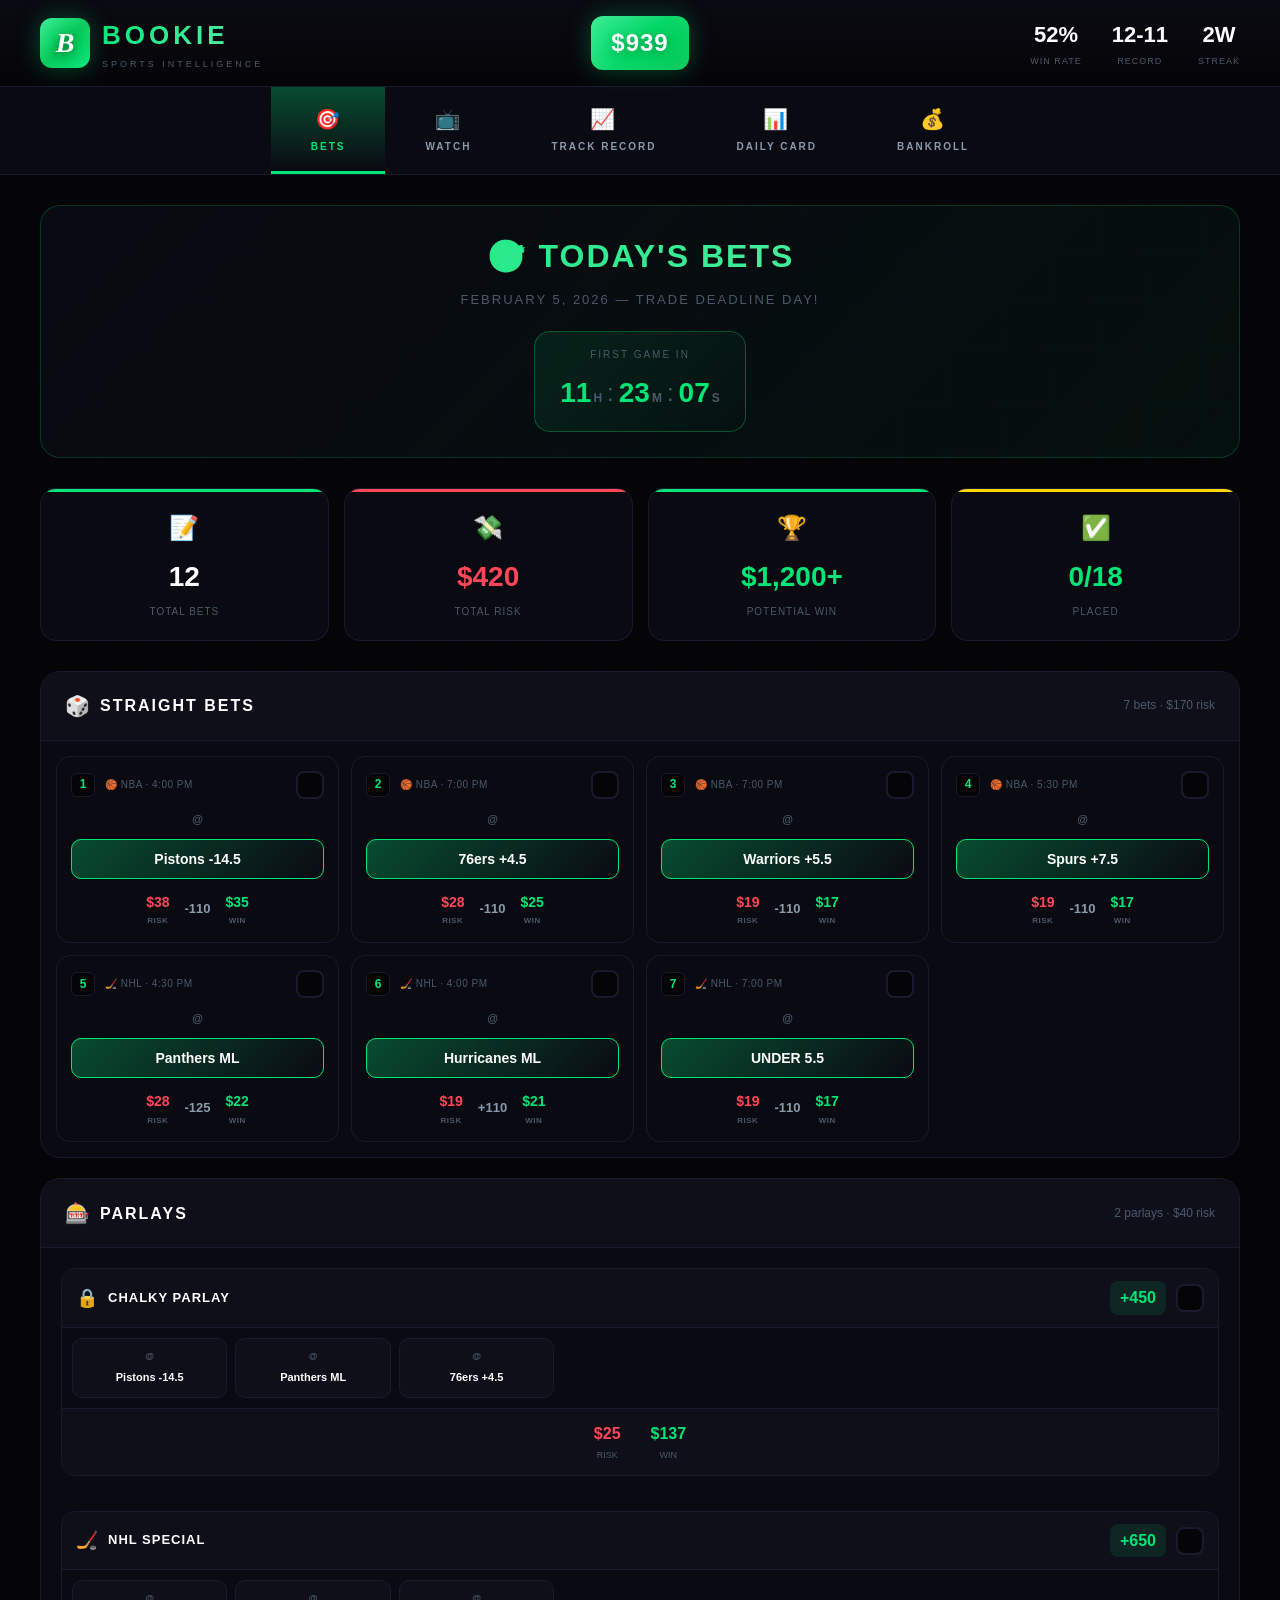
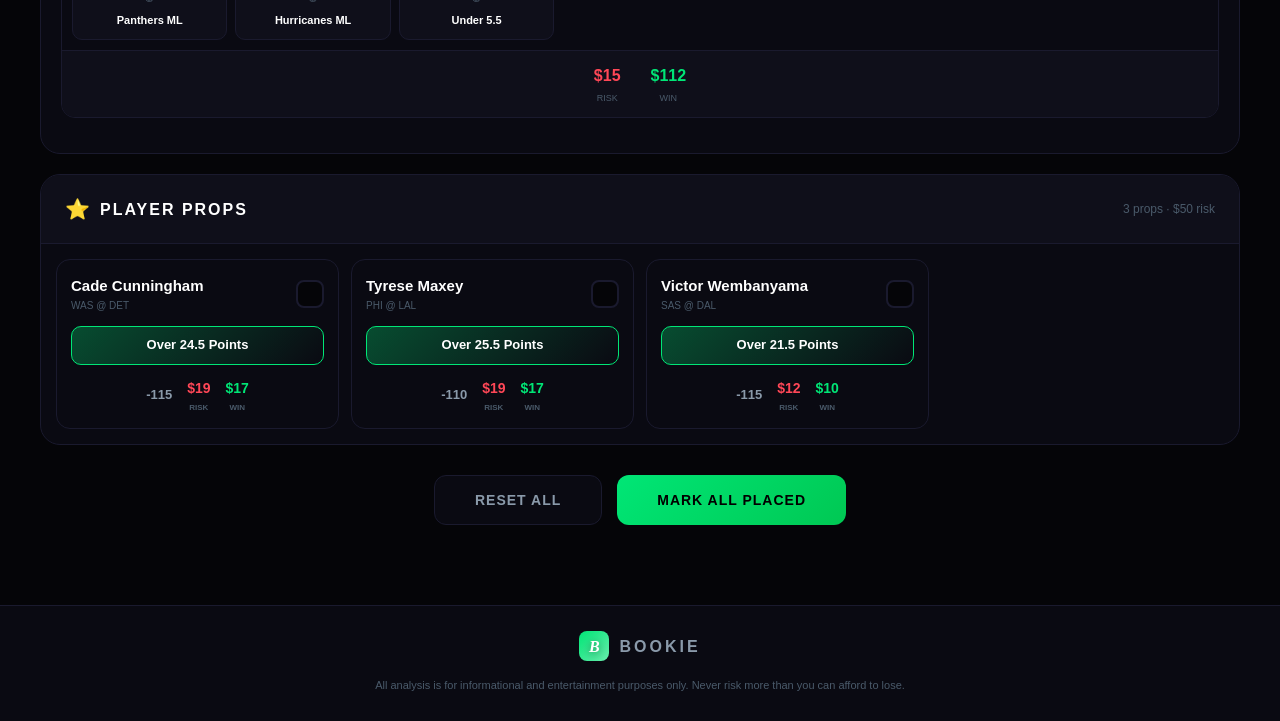
==== index.html @ 62f68326 "Update for Feb 5: Feb 4 results (4-1), new picks for Trade Deadline Day - Feb 4 valid bets went 4-1:" ====
<!DOCTYPE html>
<html lang="en">
<head>
    <meta charset="UTF-8">
    <meta name="viewport" content="width=device-width, initial-scale=1.0, maximum-scale=1.0, user-scalable=no">
    <title>BOOKIE — Elite Sports Intelligence</title>
    <link rel="stylesheet" href="styles.css">
</head>
<body class="theme-bets">
    <div class="bg-grid"></div>

    <!-- HEADER with Casino-Style Balance -->
    <header class="header">
        <div class="logo">
            <div class="logo-icon">
                <span class="logo-b">B</span>
            </div>
            <div class="logo-text-wrap">
                <div class="logo-text">BOOKIE</div>
                <div class="logo-subtitle">SPORTS INTELLIGENCE</div>
            </div>
        </div>

        <!-- CENTER: Balance Display -->
        <div class="balance-display">
            <div class="balance-amount" id="headerBalance">$939</div>
        </div>

        <div class="header-stats">
            <div class="stat-box hide-mobile">
                <div class="stat-value" id="headerWinRate">52%</div>
                <div class="stat-label">Win Rate</div>
            </div>
            <div class="stat-box">
                <div class="stat-value" id="headerRecord">12-11</div>
                <div class="stat-label">Record</div>
            </div>
            <div class="stat-box hide-mobile">
                <div class="stat-value" id="headerStreak">4W</div>
                <div class="stat-label">Streak</div>
            </div>
        </div>
    </header>

    <!-- NAVIGATION with Emojis, Centered -->
    <nav class="nav" id="mainNav">
        <a class="nav-item active" data-page="bets" data-theme="theme-bets">
            <span class="nav-icon">🎯</span>
            <span class="nav-text">BETS</span>
        </a>
        <a class="nav-item" data-page="watch" data-theme="theme-watch">
            <span class="nav-icon">📺</span>
            <span class="nav-text">WATCH</span>
        </a>
        <a class="nav-item" data-page="history" data-theme="theme-history">
            <span class="nav-icon">📈</span>
            <span class="nav-text">TRACK RECORD</span>
        </a>
        <a class="nav-item" data-page="daily" data-theme="theme-daily">
            <span class="nav-icon">📊</span>
            <span class="nav-text">DAILY CARD</span>
        </a>
        <a class="nav-item" data-page="bankroll" data-theme="theme-bankroll">
            <span class="nav-icon">💰</span>
            <span class="nav-text">BANKROLL</span>
        </a>
    </nav>

    <main class="main">
        <!-- ═══════════════════════════════════════════════════════════════
             BETS PAGE
             ═══════════════════════════════════════════════════════════════ -->
        <div class="page-section active" id="page-bets">
            <div class="page-header">
                <div class="page-title">🎯 TODAY'S BETS</div>
                <div class="page-subtitle">February 5, 2026 — Trade Deadline Day!</div>
                <div class="countdown-wrapper" id="countdownTimer"></div>
            </div>

            <!-- Summary Cards -->
            <div class="bets-summary">
                <div class="summary-card">
                    <div class="summary-icon">📝</div>
                    <div class="summary-value" id="totalBets">12</div>
                    <div class="summary-label">Total Bets</div>
                </div>
                <div class="summary-card risk">
                    <div class="summary-icon">💸</div>
                    <div class="summary-value" id="totalRisk">$260</div>
                    <div class="summary-label">Total Risk</div>
                </div>
                <div class="summary-card win">
                    <div class="summary-icon">🏆</div>
                    <div class="summary-value" id="potentialWin">$650+</div>
                    <div class="summary-label">Potential Win</div>
                </div>
                <div class="summary-card progress">
                    <div class="summary-icon">✅</div>
                    <div class="summary-value" id="betsPlaced">0/16</div>
                    <div class="summary-label">Placed</div>
                </div>
            </div>

            <!-- Straight Bets -->
            <div class="bets-section">
                <div class="bets-section-header">
                    <div class="section-title-wrap">
                        <span class="section-icon">🎲</span>
                        <h3>STRAIGHT BETS</h3>
                    </div>
                    <span class="section-total">7 bets · $170 risk</span>
                </div>
                <div class="bets-list" id="straightBetsList"></div>
            </div>

            <!-- Parlays -->
            <div class="bets-section">
                <div class="bets-section-header">
                    <div class="section-title-wrap">
                        <span class="section-icon">🎰</span>
                        <h3>PARLAYS</h3>
                    </div>
                    <span class="section-total">2 parlays · $40 risk</span>
                </div>
                <div class="parlays-vertical" id="parlayBetsList"></div>
            </div>

            <!-- Player Props -->
            <div class="bets-section">
                <div class="bets-section-header">
                    <div class="section-title-wrap">
                        <span class="section-icon">⭐</span>
                        <h3>PLAYER PROPS</h3>
                    </div>
                    <span class="section-total">3 props · $50 risk</span>
                </div>
                <div class="props-list" id="propBetsList"></div>
            </div>

            <!-- Quick Actions -->
            <div class="quick-actions">
                <button class="action-btn reset" onclick="resetAllBets()">Reset All</button>
                <button class="action-btn success" onclick="markAllPlaced()">Mark All Placed</button>
            </div>
        </div>

        <!-- ═══════════════════════════════════════════════════════════════
             WATCH PAGE
             ═══════════════════════════════════════════════════════════════ -->
        <div class="page-section" id="page-watch">
            <div class="page-header">
                <div class="page-title">📺 GAME SCHEDULE</div>
                <div class="page-subtitle">February 4, 2026 — All Times PST</div>
            </div>

            <div class="next-game-card" id="nextGameCard">
                <div class="next-label">UP NEXT</div>
                <div class="next-game-info" id="nextGameInfo"></div>
            </div>

            <div class="watch-timeline" id="watchTimeline"></div>
            <div class="watch-games" id="watchGamesList"></div>

            <!-- FLIGHT TRACKER -->
            <div class="section-header flight-tracker-header">
                <h2 class="section-title"><span class="icon">✈️</span> Flight Tracker</h2>
                <span class="section-badge">TRAVEL FATIGUE</span>
            </div>
            <div class="flight-tracker-intro">
                <p>Teams traveling long distances or to high altitude face recovery challenges that can impact performance.</p>
            </div>
            <div class="flight-tracker-list" id="flightTrackerList"></div>
        </div>

        <!-- ═══════════════════════════════════════════════════════════════
             DAILY CARD PAGE
             ═══════════════════════════════════════════════════════════════ -->
        <div class="page-section" id="page-daily">
            <!-- MAX PLAYS - Collapsible -->
            <div class="plays-section collapsible" id="maxPlaysSection">
                <div class="plays-header max" onclick="togglePlaysSection('maxPlaysSection')">
                    <div class="plays-title">
                        <span class="plays-icon">🔥</span>
                        MAX PLAYS — 5% Bankroll
                    </div>
                    <div class="plays-header-right">
                        <span class="section-badge gold">HIGHEST CONVICTION</span>
                        <span class="expand-arrow">▼</span>
                    </div>
                </div>
                <div class="plays-content">
                    <div class="plays-list" id="maxPlaysList"></div>
                </div>
            </div>

            <!-- TODAY'S PICKS - Collapsible -->
            <div class="plays-section collapsible expanded" id="todaysPlaysSection">
                <div class="plays-header daily" onclick="togglePlaysSection('todaysPlaysSection')">
                    <div class="plays-title">
                        <span class="plays-icon">📊</span>
                        TODAY'S PLAYS — February 4, 2026
                    </div>
                    <div class="plays-header-right">
                        <span class="section-badge">10 PICKS</span>
                        <span class="expand-arrow">▼</span>
                    </div>
                </div>
                <div class="plays-content">
                    <div class="plays-list" id="todaysPicksList"></div>
                </div>
            </div>

            <!-- WEEKLY PICKS - Collapsible -->
            <div class="plays-section collapsible" id="weeklyPlaysSection">
                <div class="plays-header weekly" onclick="togglePlaysSection('weeklyPlaysSection')">
                    <div class="plays-title">
                        <span class="plays-icon">📅</span>
                        THIS WEEK — Super Bowl & UFC
                    </div>
                    <div class="plays-header-right">
                        <span class="section-badge purple">9 PICKS</span>
                        <span class="expand-arrow">▼</span>
                    </div>
                </div>
                <div class="plays-content">
                    <div class="plays-list" id="weeklyPicksList"></div>
                </div>
            </div>

            <!-- PARLAY GENERATOR -->
            <div class="section-header">
                <h2 class="section-title"><span class="icon">🎰</span> Parlay Builder</h2>
            </div>
            <div class="parlay-generator">
                <div class="generator-header">
                    <span>Select your risk level:</span>
                    <div class="risk-buttons">
                        <button class="risk-btn active" data-mult="3">3x Safe</button>
                        <button class="risk-btn" data-mult="5">5x Value</button>
                        <button class="risk-btn" data-mult="10">10x Risky</button>
                        <button class="risk-btn" data-mult="25">25x Moon</button>
                    </div>
                </div>
                <div id="generatedParlay"></div>
            </div>

            <!-- TODAY'S PARLAYS -->
            <div class="parlays-grid" id="parlaysGrid"></div>

            <!-- PLAYER PROPS -->
            <div class="section-header">
                <h2 class="section-title"><span class="icon">⭐</span> Player Props</h2>
            </div>
            <div class="props-grid" id="playerPropsGrid"></div>
        </div>

        <!-- ═══════════════════════════════════════════════════════════════
             TRACK RECORD PAGE
             ═══════════════════════════════════════════════════════════════ -->
        <div class="page-section" id="page-history">
            <div class="section-header">
                <h2 class="section-title"><span class="icon">📈</span> Track Record</h2>
                <span class="section-badge">FEB 2 - PRESENT</span>
            </div>

            <div class="history-stats">
                <div class="history-stat-card">
                    <div class="history-stat-value" id="historyTotal">23</div>
                    <div class="history-stat-label">Total Picks</div>
                </div>
                <div class="history-stat-card">
                    <div class="history-stat-value" id="historyRecord">12-11</div>
                    <div class="history-stat-label">Win-Loss</div>
                </div>
                <div class="history-stat-card">
                    <div class="history-stat-value" id="historyWinRate">52%</div>
                    <div class="history-stat-label">Win Rate</div>
                </div>
                <div class="history-stat-card">
                    <div class="history-stat-value" id="historyUnits">-3.22u</div>
                    <div class="history-stat-label">Net Units</div>
                </div>
                <div class="history-stat-card">
                    <div class="history-stat-value" id="historyROI">-6.1%</div>
                    <div class="history-stat-label">ROI</div>
                </div>
            </div>

            <div class="history-filters" id="historyFilters">
                <button class="filter-btn active" data-filter="all">All</button>
                <button class="filter-btn" data-filter="NBA">🏀 NBA</button>
                <button class="filter-btn" data-filter="NFL">🏈 NFL</button>
                <button class="filter-btn" data-filter="NHL">🏒 NHL</button>
                <button class="filter-btn" data-filter="NCAAB">🏀 NCAAB</button>
                <button class="filter-btn" data-filter="UFC">🥊 UFC</button>
            </div>

            <div class="results-grid" id="resultsGrid"></div>
        </div>

        <!-- ═══════════════════════════════════════════════════════════════
             BANKROLL PAGE
             ═══════════════════════════════════════════════════════════════ -->
        <div class="page-section" id="page-bankroll">
            <div class="section-header">
                <h2 class="section-title"><span class="icon">💰</span> Bankroll Builder</h2>
                <span class="section-badge">$1,000 START</span>
            </div>

            <div class="bankroll-hero">
                <div class="bankroll-icon">
                    <span class="hero-b">B</span>
                </div>
                <div class="bankroll-main">
                    <div class="bankroll-label">CURRENT BANKROLL</div>
                    <div class="bankroll-amount" id="currentBankroll">$939</div>
                </div>
                <div class="bankroll-stats">
                    <div class="bankroll-stat">
                        <div class="bankroll-stat-value" id="startingBankroll">$1,000</div>
                        <div class="bankroll-stat-label">Starting (Feb 2)</div>
                    </div>
                    <div class="bankroll-stat">
                        <div class="bankroll-stat-value red" id="totalProfit">-$61</div>
                        <div class="bankroll-stat-label">Profit</div>
                    </div>
                    <div class="bankroll-stat">
                        <div class="bankroll-stat-value" id="totalROI">-6.1%</div>
                        <div class="bankroll-stat-label">ROI</div>
                    </div>
                </div>
            </div>

            <div class="unit-system-clean">
                <h3>📊 UNIT BREAKDOWN</h3>
                <p class="unit-formula">1 Unit = 2% of Bankroll = <strong>$19</strong></p>
                <div class="unit-breakdown" id="unitBreakdown"></div>
            </div>

            <div class="growth-projection">
                <div class="growth-header">
                    <div class="growth-title">📈 3-Month Growth Projection</div>
                    <div class="growth-tabs">
                        <button class="growth-tab" data-rate="conservative">5u/mo</button>
                        <button class="growth-tab active" data-rate="moderate">10u/mo</button>
                        <button class="growth-tab" data-rate="aggressive">20u/mo</button>
                    </div>
                </div>
                <div class="growth-months" id="growthProjection"></div>
            </div>
        </div>
    </main>

    <footer class="footer">
        <div class="footer-logo">
            <span class="footer-b">B</span>
            <span>BOOKIE</span>
        </div>
        <div class="disclaimer">
            All analysis is for informational and entertainment purposes only. Never risk more than you can afford to lose.
        </div>
    </footer>

    <script src="data.js"></script>
    <script src="app.js"></script>
</body>
</html>
---- styles.css ----
/* ═══════════════════════════════════════════════════════════════
   BOOKIE - Elite Sports Intelligence Engine
   Styles v2.0
   ═══════════════════════════════════════════════════════════════ */

:root {
    /* Main Theme - Black & Blue */
    --bg-dark: #050508;
    --bg-card: #0a0a12;
    --bg-card-hover: #0f0f1a;
    --accent-primary: #0066ff;
    --accent-secondary: #00aaff;
    --accent-glow: rgba(0, 102, 255, 0.3);
    --accent-green: #00e676;
    --accent-red: #ff4757;
    --accent-gold: #ffd700;
    --accent-orange: #ff9500;
    --text-primary: #ffffff;
    --text-secondary: #8a9aaa;
    --text-muted: #4a5a6a;
    --border: #1a1a2e;
    --gradient-primary: linear-gradient(135deg, #0066ff 0%, #00aaff 100%);
}

/* Sport-specific themes */
.theme-nba { --accent-primary: #ff6b35; --accent-secondary: #ff8c5a; --accent-glow: rgba(255, 107, 53, 0.3); --gradient-primary: linear-gradient(135deg, #ff6b35 0%, #ff8c5a 100%); }
.theme-nfl { --accent-primary: #013369; --accent-secondary: #d50a0a; --accent-glow: rgba(213, 10, 10, 0.3); --gradient-primary: linear-gradient(135deg, #013369 0%, #d50a0a 100%); }
.theme-nhl { --accent-primary: #00d4ff; --accent-secondary: #7df9ff; --accent-glow: rgba(0, 212, 255, 0.3); --gradient-primary: linear-gradient(135deg, #00d4ff 0%, #7df9ff 100%); }
.theme-ufc { --accent-primary: #d50000; --accent-secondary: #ff1744; --accent-glow: rgba(213, 0, 0, 0.3); --gradient-primary: linear-gradient(135deg, #d50000 0%, #ff1744 100%); }
.theme-mlb { --accent-primary: #002d72; --accent-secondary: #bf0d3e; --accent-glow: rgba(0, 45, 114, 0.3); --gradient-primary: linear-gradient(135deg, #002d72 0%, #bf0d3e 100%); }
.theme-soccer { --accent-primary: #00ff87; --accent-secondary: #60efff; --accent-glow: rgba(0, 255, 135, 0.3); --gradient-primary: linear-gradient(135deg, #00ff87 0%, #60efff 100%); }
.theme-bankroll { --accent-primary: #00e676; --accent-secondary: #69f0ae; --accent-glow: rgba(0, 230, 118, 0.3); --gradient-primary: linear-gradient(135deg, #00e676 0%, #69f0ae 100%); }
.theme-history { --accent-primary: #9c27b0; --accent-secondary: #e040fb; --accent-glow: rgba(156, 39, 176, 0.3); --gradient-primary: linear-gradient(135deg, #9c27b0 0%, #e040fb 100%); }
.theme-dj { --accent-primary: #ffd700; --accent-secondary: #ffaa00; --accent-glow: rgba(255, 215, 0, 0.3); --gradient-primary: linear-gradient(135deg, #ffd700 0%, #ffaa00 100%); }
.theme-bets { --accent-primary: #00e676; --accent-secondary: #69f0ae; --accent-glow: rgba(0, 230, 118, 0.3); --gradient-primary: linear-gradient(135deg, #00e676 0%, #69f0ae 100%); }
.theme-watch { --accent-primary: #ff6b35; --accent-secondary: #ff8c5a; --accent-glow: rgba(255, 107, 53, 0.3); --gradient-primary: linear-gradient(135deg, #ff6b35 0%, #ff8c5a 100%); }
.theme-daily { --accent-primary: #0066ff; --accent-secondary: #00aaff; --accent-glow: rgba(0, 102, 255, 0.3); --gradient-primary: linear-gradient(135deg, #0066ff 0%, #00aaff 100%); }

* { margin: 0; padding: 0; box-sizing: border-box; }

html {
    scroll-behavior: smooth;
    -webkit-overflow-scrolling: touch;
}

body {
    font-family: 'SF Pro Display', -apple-system, BlinkMacSystemFont, 'Segoe UI', Roboto, sans-serif;
    background: var(--bg-dark);
    color: var(--text-primary);
    min-height: 100vh;
    line-height: 1.6;
    overflow-x: hidden;
    -webkit-tap-highlight-color: transparent;
}

/* Animated Background */
.bg-grid {
    position: fixed;
    top: 0; left: 0; right: 0; bottom: 0;
    background-image: linear-gradient(rgba(0, 102, 255, 0.03) 1px, transparent 1px),
                      linear-gradient(90deg, rgba(0, 102, 255, 0.03) 1px, transparent 1px);
    background-size: 50px 50px;
    pointer-events: none;
    z-index: 0;
}

/* ═══════════════════════════════════════════════════════════════
   HEADER - Casino Style with Balance
   ═══════════════════════════════════════════════════════════════ */
.header {
    background: linear-gradient(180deg, var(--bg-card) 0%, rgba(5, 5, 8, 0.95) 100%);
    border-bottom: 1px solid var(--border);
    padding: 15px 40px;
    display: grid;
    grid-template-columns: 1fr auto 1fr;
    align-items: center;
    position: sticky;
    top: 0;
    z-index: 100;
    backdrop-filter: blur(20px);
}

.logo { display: flex; align-items: center; gap: 12px; }

.logo-icon {
    width: 50px; height: 50px;
    background: linear-gradient(135deg, #0066ff 0%, #00aaff 50%, #0066ff 100%);
    border-radius: 12px;
    display: flex; align-items: center; justify-content: center;
    position: relative;
    box-shadow: 0 0 25px var(--accent-glow), inset 0 0 20px rgba(255,255,255,0.1);
    transition: background 0.3s ease;
}

/* Theme-specific logo colors */
.theme-bets .logo-icon {
    background: linear-gradient(135deg, var(--accent-green) 0%, #00c853 50%, var(--accent-green) 100%);
    box-shadow: 0 0 25px rgba(0, 230, 118, 0.3), inset 0 0 20px rgba(255,255,255,0.1);
}

.theme-watch .logo-icon {
    background: linear-gradient(135deg, #ff6b35 0%, #ff8c5a 50%, #ff6b35 100%);
    box-shadow: 0 0 25px rgba(255, 107, 53, 0.3), inset 0 0 20px rgba(255,255,255,0.1);
}

.theme-history .logo-icon {
    background: linear-gradient(135deg, #9c27b0 0%, #e040fb 50%, #9c27b0 100%);
    box-shadow: 0 0 25px rgba(156, 39, 176, 0.3), inset 0 0 20px rgba(255,255,255,0.1);
}

.theme-bankroll .logo-icon {
    background: linear-gradient(135deg, var(--accent-green) 0%, #69f0ae 50%, var(--accent-green) 100%);
    box-shadow: 0 0 25px rgba(0, 230, 118, 0.3), inset 0 0 20px rgba(255,255,255,0.1);
}

.theme-daily .logo-icon {
    background: linear-gradient(135deg, #0066ff 0%, #00aaff 50%, #0066ff 100%);
    box-shadow: 0 0 25px rgba(0, 102, 255, 0.3), inset 0 0 20px rgba(255,255,255,0.1);
}

.logo-b, .hero-b, .footer-b {
    font-size: 28px;
    font-weight: 900;
    color: #fff;
    text-shadow: 0 2px 10px rgba(0,0,0,0.5);
    font-family: 'Georgia', serif;
    font-style: italic;
}

.logo-icon::before {
    content: '';
    position: absolute;
    inset: 0;
    border-radius: 12px;
    background: linear-gradient(135deg, rgba(255,255,255,0.2) 0%, transparent 50%);
}

.logo-text-wrap { display: flex; flex-direction: column; }

.logo-text {
    font-size: 26px; font-weight: 800; letter-spacing: 4px;
    background: var(--gradient-primary);
    -webkit-background-clip: text;
    -webkit-text-fill-color: transparent;
}

.logo-subtitle {
    font-size: 9px; color: var(--text-muted);
    letter-spacing: 3px; text-transform: uppercase;
}

/* Center Balance Display - Clean Mini Logo Style */
.balance-display {
    display: flex;
    align-items: center;
    gap: 12px;
    padding: 8px 20px;
    background: linear-gradient(135deg, #0066ff 0%, #00aaff 50%, #0066ff 100%);
    border-radius: 12px;
    box-shadow: 0 0 25px var(--accent-glow), inset 0 0 20px rgba(255,255,255,0.1);
    position: relative;
}

.balance-display::before {
    content: '';
    position: absolute;
    inset: 0;
    border-radius: 12px;
    background: linear-gradient(135deg, rgba(255,255,255,0.2) 0%, transparent 50%);
    pointer-events: none;
}

.balance-amount {
    font-size: 24px;
    font-weight: 800;
    color: #fff;
    text-shadow: 0 2px 10px rgba(0,0,0,0.3);
    letter-spacing: 1px;
}

.header-stats {
    display: flex;
    gap: 30px;
    justify-content: flex-end;
}

.stat-box { text-align: center; }

.stat-value {
    font-size: 22px; font-weight: 800;
    color: var(--text-primary);
}

.stat-label {
    font-size: 9px; color: var(--text-muted);
    text-transform: uppercase; letter-spacing: 1px; margin-top: 2px;
}

/* Theme-specific header colors */
.theme-bets .balance-display {
    background: linear-gradient(135deg, var(--accent-green) 0%, #00c853 100%);
}

.theme-watch .balance-display {
    background: linear-gradient(135deg, #ff6b35 0%, #ff8c5a 100%);
}

.theme-history .balance-display {
    background: linear-gradient(135deg, #9c27b0 0%, #e040fb 100%);
}

.theme-bankroll .balance-display {
    background: linear-gradient(135deg, var(--accent-green) 0%, #69f0ae 100%);
}

.theme-daily .balance-display {
    background: linear-gradient(135deg, #0066ff 0%, #00aaff 100%);
}

/* Hide on mobile */
@media (max-width: 768px) {
    .hide-mobile { display: none !important; }
}

/* ═══════════════════════════════════════════════════════════════
   NAVIGATION - Centered with Emojis
   ═══════════════════════════════════════════════════════════════ */
.nav {
    background: var(--bg-card);
    border-bottom: 1px solid var(--border);
    padding: 0;
    display: flex;
    justify-content: center;
    gap: 0;
    position: sticky;
    top: 85px;
    z-index: 99;
}

.nav-item {
    padding: 16px 40px;
    color: var(--text-secondary);
    text-decoration: none;
    font-size: 11px;
    font-weight: 700;
    border-bottom: 3px solid transparent;
    transition: all 0.3s;
    cursor: pointer;
    white-space: nowrap;
    text-transform: uppercase;
    letter-spacing: 2px;
    display: flex;
    flex-direction: column;
    align-items: center;
    gap: 4px;
}

.nav-icon {
    font-size: 20px;
}

.nav-text {
    font-size: 10px;
}

.nav-item:hover {
    color: var(--text-primary);
    background: linear-gradient(180deg, var(--accent-glow), transparent);
}

.nav-item.active {
    color: var(--accent-primary);
    border-bottom-color: var(--accent-primary);
    background: linear-gradient(180deg, var(--accent-glow), transparent);
}

/* ═══════════════════════════════════════════════════════════════
   MAIN CONTENT
   ═══════════════════════════════════════════════════════════════ */
.main {
    padding: 30px 40px;
    max-width: 1800px;
    margin: 0 auto;
    position: relative;
    z-index: 1;
}

.page-section { display: none; }
.page-section.active { display: block; }

/* Section Headers */
.section-header {
    display: flex;
    justify-content: space-between;
    align-items: center;
    margin-bottom: 25px;
}

.section-title {
    font-size: 24px; font-weight: 700;
    display: flex; align-items: center; gap: 12px;
}

.section-title .icon { font-size: 28px; }

.section-badge {
    background: var(--gradient-primary);
    color: #fff;
    padding: 6px 16px;
    border-radius: 25px;
    font-size: 11px;
    font-weight: 700;
    letter-spacing: 1px;
    box-shadow: 0 0 20px var(--accent-glow);
}

/* ═══════════════════════════════════════════════════════════════
   CARDS & PICKS
   ═══════════════════════════════════════════════════════════════ */
.cards-grid {
    display: grid;
    grid-template-columns: repeat(auto-fill, minmax(380px, 1fr));
    gap: 25px;
    margin-bottom: 40px;
}

.pick-card {
    background: var(--bg-card);
    border: 1px solid var(--border);
    border-radius: 20px;
    overflow: hidden;
    transition: all 0.4s;
    position: relative;
}

.pick-card::before {
    content: '';
    position: absolute;
    top: 0; left: 0; right: 0;
    height: 3px;
    background: var(--gradient-primary);
    opacity: 0;
    transition: opacity 0.3s;
}

.pick-card:hover {
    border-color: var(--accent-primary);
    transform: translateY(-5px);
    box-shadow: 0 20px 60px var(--accent-glow);
}

.pick-card:hover::before { opacity: 1; }

.pick-card.max-play {
    border: 2px solid var(--accent-gold);
    box-shadow: 0 0 30px rgba(255, 215, 0, 0.2);
}

.pick-card.max-play::before {
    background: linear-gradient(135deg, #ffd700, #ffaa00);
    opacity: 1;
    height: 4px;
}

.pick-card-header {
    background: linear-gradient(135deg, var(--bg-card-hover) 0%, var(--bg-card) 100%);
    padding: 16px 20px;
    display: flex;
    justify-content: space-between;
    align-items: center;
    border-bottom: 1px solid var(--border);
}

.sport-badge {
    display: flex; align-items: center; gap: 10px;
    font-size: 12px; font-weight: 700;
    text-transform: uppercase; letter-spacing: 2px;
    color: var(--accent-primary);
}

.max-badge {
    background: linear-gradient(135deg, #ffd700, #ffaa00);
    color: #000;
    padding: 4px 10px;
    border-radius: 12px;
    font-size: 10px;
    font-weight: 800;
    letter-spacing: 1px;
}

.conviction-badge { display: flex; gap: 3px; }

.lock {
    font-size: 14px;
    filter: drop-shadow(0 0 5px var(--accent-primary));
}

.lock.empty { opacity: 0.2; filter: none; }

.pick-card-body { padding: 20px; }

.matchup { font-size: 18px; font-weight: 700; margin-bottom: 4px; }

.matchup-time {
    font-size: 12px; color: var(--text-muted);
    margin-bottom: 16px; letter-spacing: 0.5px;
}

.pick-selection {
    background: linear-gradient(135deg, var(--accent-glow), transparent);
    border: 1px solid var(--accent-primary);
    border-radius: 14px;
    padding: 16px;
    margin-bottom: 16px;
    position: relative;
    overflow: hidden;
}

.pick-selection::before {
    content: '';
    position: absolute;
    top: 0; left: 0;
    width: 4px; height: 100%;
    background: var(--gradient-primary);
}

.pick-label {
    font-size: 10px; color: var(--accent-primary);
    text-transform: uppercase; letter-spacing: 2px;
    margin-bottom: 4px; font-weight: 600;
}

.pick-value { font-size: 20px; font-weight: 800; }

.pick-odds { font-size: 12px; color: var(--text-secondary); margin-top: 4px; }

.pick-units {
    display: inline-block;
    background: var(--accent-primary);
    color: #fff;
    padding: 4px 10px;
    border-radius: 8px;
    font-size: 11px;
    font-weight: 700;
    margin-top: 8px;
}

.factors-list { list-style: none; }

.factors-list li {
    font-size: 13px; color: var(--text-secondary);
    padding: 8px 0; padding-left: 20px;
    position: relative;
    border-bottom: 1px solid var(--border);
}

.factors-list li:last-child { border-bottom: none; }

.factors-list li::before {
    content: "→";
    position: absolute; left: 0;
    color: var(--accent-primary); font-weight: 700;
}

.risk-flag {
    background: rgba(255, 71, 87, 0.1);
    border-left: 4px solid var(--accent-red);
    padding: 10px 16px;
    margin-top: 16px;
    font-size: 12px;
    color: var(--accent-red);
    border-radius: 0 10px 10px 0;
}

/* ═══════════════════════════════════════════════════════════════
   TOP PLAYS SECTION
   ═══════════════════════════════════════════════════════════════ */
.plays-section {
    background: var(--bg-card);
    border: 1px solid var(--border);
    border-radius: 20px;
    overflow: hidden;
    margin-bottom: 30px;
}

.plays-header {
    padding: 20px 24px;
    display: flex;
    justify-content: space-between;
    align-items: center;
    border-bottom: 1px solid var(--border);
}

.plays-header.max {
    background: linear-gradient(135deg, rgba(255, 215, 0, 0.15), transparent);
    border-bottom: 2px solid var(--accent-gold);
}

.plays-header.daily {
    background: linear-gradient(135deg, rgba(0, 102, 255, 0.1), transparent);
}

.plays-header.weekly {
    background: linear-gradient(135deg, rgba(156, 39, 176, 0.1), transparent);
}

.plays-header.risky {
    background: linear-gradient(135deg, rgba(255, 71, 87, 0.1), transparent);
}

.plays-title {
    font-size: 16px; font-weight: 700;
    text-transform: uppercase; letter-spacing: 2px;
    display: flex; align-items: center; gap: 10px;
}

.plays-icon {
    font-size: 20px;
}

.plays-header-right {
    display: flex;
    align-items: center;
    gap: 15px;
}

.expand-arrow {
    font-size: 14px;
    color: var(--text-muted);
    transition: transform 0.3s;
}

.plays-section.expanded .expand-arrow {
    transform: rotate(180deg);
}

.plays-content {
    max-height: 0;
    overflow: hidden;
    transition: max-height 0.4s ease;
}

.plays-section.expanded .plays-content {
    max-height: 2000px;
}

.section-badge.gold {
    background: linear-gradient(135deg, #ffd700, #ffaa00);
    color: #000;
}

.section-badge.purple {
    background: linear-gradient(135deg, #9c27b0, #e040fb);
}

.plays-list {
    display: grid;
    grid-template-columns: repeat(auto-fill, minmax(280px, 1fr));
    gap: 12px;
    padding: 15px;
}

.plays-section .plays-list {
    padding: 15px;
}

/* Parlays vertical container */
.parlays-vertical {
    padding: 15px;
}

.parlays-grid {
    display: grid;
    grid-template-columns: repeat(auto-fill, minmax(320px, 1fr));
    gap: 15px;
    margin-bottom: 30px;
}

.play-item {
    display: grid;
    grid-template-columns: 45px 90px 1fr auto;
    align-items: center;
    padding: 18px 24px;
    border-bottom: 1px solid var(--border);
    transition: all 0.3s;
    cursor: pointer;
    gap: 12px;
}

.play-item:hover {
    background: var(--bg-card-hover);
}

.play-item:last-child { border-bottom: none; }

.play-rank {
    width: 40px;
    height: 40px;
    background: var(--bg-dark);
    border-radius: 10px;
    display: flex;
    align-items: center;
    justify-content: center;
    font-size: 16px;
    font-weight: 800;
    border: 2px solid var(--border);
    flex-shrink: 0;
}

.play-rank.gold { background: linear-gradient(135deg, #ffd700, #ffaa00); color: #000; border: none; box-shadow: 0 0 15px rgba(255, 215, 0, 0.4); }
.play-rank.silver { background: linear-gradient(135deg, #e0e0e0, #a0a0a0); color: #000; border: none; }
.play-rank.bronze { background: linear-gradient(135deg, #cd7f32, #8b4513); color: #fff; border: none; }

.play-units {
    background: var(--accent-primary);
    color: #fff;
    padding: 4px 10px;
    border-radius: 8px;
    font-size: 11px;
    font-weight: 700;
}

/* ═══════════════════════════════════════════════════════════════
   BANKROLL SYSTEM
   ═══════════════════════════════════════════════════════════════ */
.bankroll-hero {
    display: flex;
    align-items: center;
    gap: 30px;
    background: linear-gradient(135deg, var(--bg-card) 0%, rgba(0, 230, 118, 0.05) 100%);
    border: 1px solid var(--border);
    border-radius: 24px;
    padding: 30px 40px;
    margin-bottom: 30px;
    position: relative;
    overflow: hidden;
}

.bankroll-hero::before {
    content: '';
    position: absolute;
    top: 0; left: 0; right: 0;
    height: 4px;
    background: linear-gradient(90deg, var(--accent-green), var(--accent-primary), var(--accent-green));
}

.bankroll-icon {
    width: 80px;
    height: 80px;
    background: linear-gradient(135deg, var(--accent-green), #00c853);
    border-radius: 20px;
    display: flex;
    align-items: center;
    justify-content: center;
    box-shadow: 0 0 40px rgba(0, 230, 118, 0.3);
    flex-shrink: 0;
}

.bankroll-icon .hero-b {
    font-size: 42px;
    color: #000;
}

.bankroll-main {
    flex: 1;
}

.bankroll-label {
    font-size: 12px;
    color: var(--text-muted);
    text-transform: uppercase;
    letter-spacing: 3px;
}

.bankroll-amount {
    font-size: 56px;
    font-weight: 800;
    background: linear-gradient(135deg, var(--accent-green), #69f0ae);
    -webkit-background-clip: text;
    -webkit-text-fill-color: transparent;
}

.bankroll-stats {
    display: flex;
    gap: 40px;
}

.bankroll-stat {
    text-align: center;
    padding: 15px 25px;
    background: var(--bg-dark);
    border-radius: 14px;
    border: 1px solid var(--border);
}

.bankroll-stat-value {
    font-size: 24px;
    font-weight: 800;
    color: var(--text-primary);
}

.bankroll-stat-value.green {
    color: var(--accent-green);
}

.bankroll-stat-label {
    font-size: 10px;
    color: var(--text-muted);
    text-transform: uppercase;
    letter-spacing: 1px;
    margin-top: 4px;
}

.unit-system {
    display: grid;
    grid-template-columns: repeat(2, 1fr);
    gap: 25px;
    margin-bottom: 30px;
}

.unit-card {
    background: var(--bg-card);
    border: 1px solid var(--border);
    border-radius: 20px;
    padding: 30px;
}

.unit-card h3 {
    font-size: 18px;
    font-weight: 700;
    margin-bottom: 20px;
    display: flex;
    align-items: center;
    gap: 10px;
    color: var(--accent-primary);
}

.unit-breakdown {
    display: grid;
    grid-template-columns: repeat(5, 1fr);
    gap: 12px;
}

.unit-tier {
    background: var(--bg-dark);
    border: 1px solid var(--border);
    border-radius: 12px;
    padding: 15px 10px;
    text-align: center;
    transition: all 0.3s;
}

.unit-tier:hover {
    border-color: var(--accent-primary);
    transform: translateY(-3px);
}

.unit-tier.active {
    border-color: var(--accent-green);
    background: rgba(0, 230, 118, 0.1);
}

.unit-tier .locks { font-size: 12px; margin-bottom: 6px; }

.unit-tier .units {
    font-size: 20px;
    font-weight: 800;
    color: var(--accent-primary);
}

.unit-tier .amount {
    font-size: 14px;
    color: var(--text-secondary);
    margin-top: 4px;
}

.unit-tier .pct {
    font-size: 10px;
    color: var(--text-muted);
    margin-top: 2px;
}

/* Unit System Clean */
.unit-system-clean {
    background: var(--bg-card);
    border: 1px solid var(--border);
    border-radius: 20px;
    padding: 30px;
    margin-bottom: 30px;
    text-align: center;
}

.unit-system-clean h3 {
    font-size: 18px;
    font-weight: 800;
    letter-spacing: 3px;
    margin-bottom: 10px;
    color: var(--text-primary);
}

.unit-formula {
    font-size: 16px;
    color: var(--text-secondary);
    margin-bottom: 25px;
}

.unit-formula strong {
    color: var(--accent-green);
    font-size: 24px;
    font-weight: 800;
}

/* Growth Projection - Enhanced */
.growth-projection {
    background: var(--bg-card);
    border: 1px solid var(--border);
    border-radius: 20px;
    padding: 30px;
    margin-bottom: 30px;
}

.growth-header {
    display: flex;
    justify-content: space-between;
    align-items: center;
    margin-bottom: 25px;
    flex-wrap: wrap;
    gap: 15px;
}

.growth-title {
    font-size: 18px;
    font-weight: 700;
    display: flex;
    align-items: center;
    gap: 10px;
}

.growth-tabs {
    display: flex;
    gap: 10px;
}

.growth-tab {
    padding: 8px 16px;
    border: 1px solid var(--border);
    border-radius: 20px;
    background: var(--bg-dark);
    color: var(--text-muted);
    font-size: 11px;
    font-weight: 600;
    cursor: pointer;
    transition: all 0.3s;
}

.growth-tab:hover {
    border-color: var(--accent-primary);
    color: var(--text-primary);
}

.growth-tab.active {
    background: var(--gradient-primary);
    border-color: transparent;
    color: #fff;
}

.growth-months {
    display: grid;
    grid-template-columns: repeat(3, 1fr);
    gap: 20px;
    margin-bottom: 25px;
}

.growth-month {
    background: var(--bg-dark);
    border: 1px solid var(--border);
    border-radius: 14px;
    padding: 20px;
    text-align: center;
    position: relative;
}

.growth-month.current {
    border-color: var(--accent-green);
    background: rgba(0, 230, 118, 0.1);
}

.growth-month .month-label {
    font-size: 11px;
    color: var(--text-muted);
    text-transform: uppercase;
    letter-spacing: 1px;
    margin-bottom: 8px;
}

.growth-month .month-value {
    font-size: 22px;
    font-weight: 800;
    color: var(--accent-green);
}

.growth-month .month-gain {
    font-size: 12px;
    color: var(--accent-primary);
    margin-top: 4px;
}

/* Growth Potential Cards */
.growth-potential {
    display: grid;
    grid-template-columns: repeat(3, 1fr);
    gap: 15px;
}

.potential-card {
    background: var(--bg-dark);
    border: 1px solid var(--border);
    border-radius: 14px;
    padding: 20px;
    text-align: center;
}

.potential-card.highlight {
    border-color: var(--accent-gold);
    background: rgba(255, 215, 0, 0.1);
}

.potential-label {
    font-size: 11px;
    color: var(--text-muted);
    text-transform: uppercase;
    letter-spacing: 1px;
    margin-bottom: 8px;
}

.potential-value {
    font-size: 28px;
    font-weight: 800;
    color: var(--accent-green);
}

.potential-card.highlight .potential-value {
    background: linear-gradient(135deg, #ffd700, #ffaa00);
    -webkit-background-clip: text;
    -webkit-text-fill-color: transparent;
}

/* Parlay Generator */
.parlay-generator {
    background: var(--bg-card);
    border: 1px solid var(--border);
    border-radius: 20px;
    padding: 25px;
    margin-bottom: 30px;
}

.generator-header {
    display: flex;
    justify-content: space-between;
    align-items: center;
    margin-bottom: 20px;
    flex-wrap: wrap;
    gap: 15px;
}

.generator-header span {
    font-size: 14px;
    color: var(--text-secondary);
}

.risk-buttons {
    display: flex;
    gap: 10px;
}

.risk-btn {
    padding: 10px 20px;
    border: 1px solid var(--border);
    border-radius: 25px;
    background: var(--bg-dark);
    color: var(--text-muted);
    font-size: 12px;
    font-weight: 700;
    cursor: pointer;
    transition: all 0.3s;
}

.risk-btn:hover {
    border-color: var(--accent-primary);
    color: var(--text-primary);
}

.risk-btn.active {
    background: var(--gradient-primary);
    border-color: transparent;
    color: #fff;
}

/* Parlays Grid for Daily Card */
.parlays-grid {
    display: grid;
    grid-template-columns: repeat(auto-fit, minmax(320px, 1fr));
    gap: 20px;
    margin-bottom: 40px;
}

/* Analysis Cards with Dropdown */
.analysis-cards {
    display: flex;
    flex-direction: column;
    gap: 15px;
    margin-bottom: 40px;
}

.analysis-card {
    background: var(--bg-card);
    border: 1px solid var(--border);
    border-radius: 16px;
    overflow: hidden;
    transition: all 0.3s;
}

.analysis-card:hover {
    border-color: var(--accent-primary);
}

.analysis-card.expanded {
    border-color: var(--accent-primary);
    box-shadow: 0 10px 30px var(--accent-glow);
}

.analysis-header {
    display: flex;
    justify-content: space-between;
    align-items: center;
    padding: 18px 24px;
    cursor: pointer;
    transition: all 0.3s;
}

.analysis-header:hover {
    background: var(--bg-card-hover);
}

.analysis-matchup {
    display: flex;
    align-items: center;
    gap: 15px;
}

.analysis-sport-tag {
    background: var(--accent-primary);
    color: #fff;
    padding: 4px 10px;
    border-radius: 12px;
    font-size: 10px;
    font-weight: 700;
    letter-spacing: 1px;
}

.analysis-teams {
    font-size: 16px;
    font-weight: 700;
}

.analysis-pick-preview {
    display: flex;
    align-items: center;
    gap: 20px;
}

.analysis-pick-badge {
    background: rgba(0, 230, 118, 0.15);
    color: var(--accent-green);
    padding: 8px 16px;
    border-radius: 10px;
    font-weight: 700;
    font-size: 14px;
}

.analysis-toggle {
    font-size: 18px;
    color: var(--text-muted);
    transition: transform 0.3s;
}

.analysis-card.expanded .analysis-toggle {
    transform: rotate(180deg);
}

.analysis-body {
    display: none;
    padding: 20px 24px;
    border-top: 1px solid var(--border);
    background: var(--bg-dark);
}

.analysis-card.expanded .analysis-body {
    display: block;
}

.analysis-section {
    margin-bottom: 20px;
}

.analysis-section:last-child {
    margin-bottom: 0;
}

.analysis-section-title {
    font-size: 12px;
    font-weight: 700;
    color: var(--accent-primary);
    text-transform: uppercase;
    letter-spacing: 1px;
    margin-bottom: 10px;
}

.analysis-factors {
    list-style: none;
}

.analysis-factors li {
    padding: 8px 0;
    padding-left: 20px;
    position: relative;
    font-size: 14px;
    color: var(--text-secondary);
    border-bottom: 1px solid var(--border);
}

.analysis-factors li:last-child {
    border-bottom: none;
}

.analysis-factors li::before {
    content: "→";
    position: absolute;
    left: 0;
    color: var(--accent-primary);
    font-weight: 700;
}

.analysis-risk {
    background: rgba(255, 71, 87, 0.1);
    border-left: 3px solid var(--accent-red);
    padding: 12px 16px;
    font-size: 13px;
    color: var(--accent-red);
    border-radius: 0 10px 10px 0;
}

.analysis-bet-info {
    display: flex;
    gap: 30px;
    padding: 15px 20px;
    background: var(--bg-card);
    border-radius: 12px;
    margin-top: 15px;
}

.analysis-bet-item {
    text-align: center;
}

.analysis-bet-value {
    font-size: 20px;
    font-weight: 800;
}

.analysis-bet-value.risk {
    color: var(--accent-red);
}

.analysis-bet-value.win {
    color: var(--accent-green);
}

.analysis-bet-label {
    font-size: 10px;
    color: var(--text-muted);
    text-transform: uppercase;
}

/* ═══════════════════════════════════════════════════════════════
   TRACK RECORD / HISTORY
   ═══════════════════════════════════════════════════════════════ */
.history-stats {
    display: grid;
    grid-template-columns: repeat(5, 1fr);
    gap: 20px;
    margin-bottom: 30px;
}

.history-stat-card {
    background: var(--bg-card);
    border: 1px solid var(--border);
    border-radius: 16px;
    padding: 25px;
    text-align: center;
    position: relative;
    overflow: hidden;
}

.history-stat-card::before {
    content: '';
    position: absolute;
    top: 0; left: 0; right: 0;
    height: 4px;
    background: var(--gradient-primary);
}

.history-stat-value {
    font-size: 36px;
    font-weight: 800;
    background: var(--gradient-primary);
    -webkit-background-clip: text;
    -webkit-text-fill-color: transparent;
}

.history-stat-label {
    font-size: 11px;
    color: var(--text-muted);
    text-transform: uppercase;
    letter-spacing: 1px;
    margin-top: 6px;
}

/* History Filters */
.history-filters {
    display: flex;
    gap: 10px;
    margin-bottom: 25px;
    flex-wrap: wrap;
}

.filter-btn {
    background: var(--bg-card);
    border: 1px solid var(--border);
    color: var(--text-secondary);
    padding: 10px 20px;
    border-radius: 25px;
    font-size: 12px;
    font-weight: 600;
    cursor: pointer;
    transition: all 0.3s;
    text-transform: uppercase;
    letter-spacing: 1px;
}

.filter-btn:hover {
    border-color: var(--accent-primary);
    color: var(--text-primary);
}

.filter-btn.active {
    background: var(--gradient-primary);
    border-color: transparent;
    color: #fff;
    box-shadow: 0 0 20px var(--accent-glow);
}

/* Results Grid */
.results-grid {
    display: grid;
    grid-template-columns: repeat(auto-fill, minmax(340px, 1fr));
    gap: 20px;
}

/* Result Card */
.result-card {
    background: var(--bg-card);
    border: 1px solid var(--border);
    border-radius: 20px;
    overflow: hidden;
    transition: all 0.3s;
    position: relative;
}

.result-card:hover {
    transform: translateY(-3px);
    box-shadow: 0 15px 40px rgba(0, 0, 0, 0.3);
}

.result-card.win {
    border-color: rgba(0, 230, 118, 0.3);
}

.result-card.loss {
    border-color: rgba(255, 71, 87, 0.3);
}

.result-card.push {
    border-color: rgba(255, 215, 0, 0.3);
}

/* Result Card Header */
.result-card-header {
    display: flex;
    justify-content: space-between;
    align-items: center;
    padding: 14px 18px;
    background: var(--bg-card-hover);
    border-bottom: 1px solid var(--border);
}

.result-date {
    font-size: 12px;
    color: var(--text-muted);
    display: flex;
    align-items: center;
    gap: 8px;
}

.result-sport {
    font-size: 13px;
    font-weight: 600;
    color: var(--accent-primary);
    display: flex;
    align-items: center;
    gap: 6px;
}

/* Scoreboard */
.scoreboard {
    padding: 20px;
    display: flex;
    align-items: center;
    justify-content: space-between;
    gap: 15px;
}

.team-score {
    flex: 1;
    text-align: center;
    display: flex;
    flex-direction: column;
    align-items: center;
}

.team-score.picked {
    position: relative;
}

.team-score.picked::after {
    content: 'PICK';
    position: absolute;
    bottom: -8px;
    left: 50%;
    transform: translateX(-50%);
    font-size: 8px;
    font-weight: 800;
    color: var(--accent-primary);
    letter-spacing: 1px;
    background: rgba(0, 102, 255, 0.2);
    padding: 2px 6px;
    border-radius: 4px;
}

.team-abbr {
    font-size: 14px;
    font-weight: 700;
    color: var(--text-secondary);
    margin-bottom: 6px;
    letter-spacing: 1px;
}

.team-points {
    font-size: 36px;
    font-weight: 800;
    color: var(--text-primary);
    line-height: 1;
}

.team-score.winner .team-points {
    color: var(--accent-green);
}

.team-score.loser .team-points {
    color: var(--text-muted);
}

.score-divider {
    display: flex;
    flex-direction: column;
    align-items: center;
    gap: 4px;
}

.score-divider-text {
    font-size: 14px;
    color: var(--text-muted);
    font-weight: 700;
}

/* Result Indicator Circle */
.result-circle {
    width: 50px;
    height: 50px;
    border-radius: 50%;
    display: flex;
    align-items: center;
    justify-content: center;
    font-size: 20px;
    font-weight: 800;
    box-shadow: 0 0 25px rgba(0, 0, 0, 0.3);
}

.result-circle.win {
    background: linear-gradient(135deg, var(--accent-green), #69f0ae);
    color: #000;
    box-shadow: 0 0 30px rgba(0, 230, 118, 0.4);
}

.result-circle.loss {
    background: linear-gradient(135deg, var(--accent-red), #ff6b6b);
    color: #fff;
    box-shadow: 0 0 30px rgba(255, 71, 87, 0.4);
}

.result-circle.push {
    background: linear-gradient(135deg, var(--accent-gold), #ffaa00);
    color: #000;
    box-shadow: 0 0 30px rgba(255, 215, 0, 0.4);
}

/* Result Card Footer */
.result-card-footer {
    padding: 14px 18px;
    background: var(--bg-dark);
    display: flex;
    justify-content: space-between;
    align-items: center;
    border-top: 1px solid var(--border);
}

.result-pick {
    font-size: 13px;
    font-weight: 600;
    color: var(--text-primary);
}

.result-odds {
    font-size: 12px;
    color: var(--text-muted);
    margin-top: 2px;
}

.result-pl {
    text-align: right;
}

.result-units {
    font-size: 11px;
    color: var(--text-muted);
}

.result-profit {
    font-size: 16px;
    font-weight: 800;
}

.result-profit.positive {
    color: var(--accent-green);
}

.result-profit.negative {
    color: var(--accent-red);
}

.result-profit.neutral {
    color: var(--accent-gold);
}

/* Old table styles - keeping for bet logger */
.history-table {
    background: var(--bg-card);
    border: 1px solid var(--border);
    border-radius: 20px;
    overflow: hidden;
}

.history-table-header {
    display: grid;
    grid-template-columns: 100px 1fr 120px 100px 80px 100px;
    background: var(--bg-card-hover);
    padding: 16px 24px;
    font-size: 11px;
    font-weight: 700;
    text-transform: uppercase;
    letter-spacing: 1px;
    color: var(--text-muted);
    border-bottom: 1px solid var(--border);
}

.history-row {
    display: grid;
    grid-template-columns: 100px 1fr 120px 100px 80px 100px;
    padding: 16px 24px;
    border-bottom: 1px solid var(--border);
    transition: all 0.3s;
    align-items: center;
}

.history-row:hover { background: var(--bg-card-hover); }
.history-row:last-child { border-bottom: none; }

.result-badge {
    padding: 5px 12px;
    border-radius: 15px;
    font-size: 10px;
    font-weight: 700;
    text-transform: uppercase;
    letter-spacing: 1px;
    display: inline-block;
}

.result-badge.win { background: rgba(0, 230, 118, 0.15); color: var(--accent-green); }
.result-badge.loss { background: rgba(255, 71, 87, 0.15); color: var(--accent-red); }
.result-badge.push { background: rgba(255, 215, 0, 0.15); color: var(--accent-gold); }
.result-badge.pending { background: rgba(0, 102, 255, 0.15); color: var(--accent-primary); }

.units-change { font-weight: 700; }
.units-change.positive { color: var(--accent-green); }
.units-change.negative { color: var(--accent-red); }

/* ═══════════════════════════════════════════════════════════════
   BET LOGGER
   ═══════════════════════════════════════════════════════════════ */
.logger-form {
    background: var(--bg-card);
    border: 1px solid var(--border);
    border-radius: 20px;
    padding: 30px;
    margin-bottom: 30px;
}

.form-grid {
    display: grid;
    grid-template-columns: repeat(4, 1fr);
    gap: 20px;
}

.form-group { margin-bottom: 0; }

.form-group label {
    display: block;
    font-size: 11px;
    color: var(--text-muted);
    text-transform: uppercase;
    letter-spacing: 1px;
    margin-bottom: 8px;
}

.form-group input,
.form-group select {
    width: 100%;
    background: var(--bg-dark);
    border: 1px solid var(--border);
    border-radius: 10px;
    padding: 12px 16px;
    font-size: 14px;
    color: var(--text-primary);
    transition: all 0.3s;
}

.form-group input:focus,
.form-group select:focus {
    outline: none;
    border-color: var(--accent-primary);
    box-shadow: 0 0 20px var(--accent-glow);
}

.btn {
    background: var(--gradient-primary);
    border: none;
    border-radius: 12px;
    padding: 14px 28px;
    font-size: 14px;
    font-weight: 700;
    color: #fff;
    cursor: pointer;
    transition: all 0.3s;
    text-transform: uppercase;
    letter-spacing: 1px;
}

.btn:hover {
    transform: translateY(-2px);
    box-shadow: 0 10px 30px var(--accent-glow);
}

.btn-success { background: linear-gradient(135deg, var(--accent-green), #69f0ae); }
.btn-danger { background: linear-gradient(135deg, var(--accent-red), #ff6b6b); }

/* ═══════════════════════════════════════════════════════════════
   PARLAY SECTION
   ═══════════════════════════════════════════════════════════════ */
.parlay-section {
    background: var(--bg-card);
    border: 1px solid var(--border);
    border-radius: 20px;
    padding: 28px;
    margin-bottom: 30px;
}

.parlay-header {
    display: flex;
    justify-content: space-between;
    align-items: center;
    margin-bottom: 20px;
    padding-bottom: 20px;
    border-bottom: 1px solid var(--border);
}

.parlay-title { font-size: 18px; font-weight: 700; }

.parlay-odds {
    font-size: 28px;
    font-weight: 800;
    background: linear-gradient(135deg, var(--accent-green), #69f0ae);
    -webkit-background-clip: text;
    -webkit-text-fill-color: transparent;
}

.parlay-legs { display: flex; flex-direction: column; gap: 10px; }

.parlay-leg {
    display: flex;
    align-items: center;
    justify-content: space-between;
    background: var(--bg-dark);
    padding: 16px 20px;
    border-radius: 12px;
    border: 1px solid var(--border);
    transition: all 0.3s;
}

.parlay-leg:hover { border-color: var(--accent-primary); }

.leg-info { display: flex; align-items: center; gap: 15px; }

.leg-check {
    width: 26px; height: 26px;
    background: var(--accent-green);
    border-radius: 50%;
    display: flex; align-items: center; justify-content: center;
    color: #000; font-weight: 800; font-size: 12px;
}

.leg-pick { font-weight: 700; font-size: 14px; }

.leg-odds { color: var(--text-secondary); font-weight: 600; }

/* ═══════════════════════════════════════════════════════════════
   PLAYER PROPS
   ═══════════════════════════════════════════════════════════════ */
.props-grid {
    display: grid;
    grid-template-columns: repeat(auto-fill, minmax(280px, 1fr));
    gap: 20px;
    margin-bottom: 40px;
}

.prop-card {
    background: var(--bg-card);
    border: 1px solid var(--border);
    border-radius: 16px;
    overflow: hidden;
    transition: all 0.3s;
}

.prop-card:hover {
    border-color: var(--accent-primary);
    transform: translateY(-3px);
    box-shadow: 0 10px 30px var(--accent-glow);
}

.prop-header {
    background: linear-gradient(135deg, var(--bg-card-hover), var(--bg-card));
    padding: 14px 18px;
    border-bottom: 1px solid var(--border);
}

.prop-player {
    font-size: 16px;
    font-weight: 700;
    margin-bottom: 2px;
}

.prop-team {
    font-size: 11px;
    color: var(--text-muted);
    text-transform: uppercase;
    letter-spacing: 1px;
}

.prop-body {
    padding: 16px 18px;
}

.prop-pick {
    font-size: 18px;
    font-weight: 800;
    color: var(--accent-primary);
    margin-bottom: 4px;
}

.prop-odds {
    font-size: 14px;
    color: var(--text-secondary);
    margin-bottom: 12px;
}

.prop-reasoning {
    font-size: 12px;
    color: var(--text-muted);
    line-height: 1.5;
    margin-bottom: 14px;
    padding: 10px;
    background: var(--bg-dark);
    border-radius: 8px;
}

.prop-footer {
    display: flex;
    justify-content: space-between;
    align-items: center;
}

.prop-units {
    background: var(--accent-primary);
    color: #fff;
    padding: 4px 10px;
    border-radius: 8px;
    font-size: 11px;
    font-weight: 700;
}

/* ═══════════════════════════════════════════════════════════════
   BETS PAGE - Clean Modern Design
   ═══════════════════════════════════════════════════════════════ */

@keyframes pulse {
    0%, 100% { opacity: 1; }
    50% { opacity: 0.5; }
}

/* Bets Summary */
.bets-summary {
    display: grid;
    grid-template-columns: repeat(4, 1fr);
    gap: 15px;
    margin-bottom: 30px;
}

.summary-card {
    background: var(--bg-card);
    border: 1px solid var(--border);
    border-radius: 16px;
    padding: 20px;
    text-align: center;
    position: relative;
    overflow: hidden;
}

.summary-card::before {
    content: '';
    position: absolute;
    top: 0;
    left: 0;
    right: 0;
    height: 3px;
    background: var(--accent-primary);
}

.summary-card.risk::before { background: var(--accent-red); }
.summary-card.win::before { background: var(--accent-green); }
.summary-card.progress::before { background: var(--accent-gold); }

.summary-icon {
    font-size: 24px;
    margin-bottom: 8px;
}

.summary-value {
    font-size: 28px;
    font-weight: 800;
    color: var(--text-primary);
}

.summary-card.risk .summary-value { color: var(--accent-red); }
.summary-card.win .summary-value { color: var(--accent-green); }

.summary-label {
    font-size: 10px;
    color: var(--text-muted);
    text-transform: uppercase;
    letter-spacing: 1px;
    margin-top: 4px;
}

.section-title-wrap {
    display: flex;
    align-items: center;
    gap: 10px;
}

.section-icon {
    font-size: 20px;
}

.bets-section {
    background: var(--bg-card);
    border: 1px solid var(--border);
    border-radius: 20px;
    margin-bottom: 20px;
    overflow: hidden;
}

.bets-section-header {
    display: flex;
    justify-content: space-between;
    align-items: center;
    padding: 18px 24px;
    background: var(--bg-card-hover);
    border-bottom: 1px solid var(--border);
}

.bets-section-header h3 {
    font-size: 16px;
    font-weight: 800;
    text-transform: uppercase;
    letter-spacing: 2px;
}

.section-total {
    font-size: 12px;
    color: var(--text-muted);
}

.bets-list {
    display: grid;
    grid-template-columns: repeat(auto-fill, minmax(280px, 1fr));
    gap: 12px;
    padding: 15px;
}

/* ═══════════════════════════════════════════════════════════════
   COMPACT BET CARD - Clean & Tight
   ═══════════════════════════════════════════════════════════════ */
.bet-card {
    background: var(--bg-card);
    border: 1px solid var(--border);
    border-radius: 14px;
    padding: 14px;
    transition: all 0.2s;
}

.bet-card:hover {
    border-color: var(--accent-primary);
}

.bet-card.placed {
    background: rgba(0, 230, 118, 0.06);
    border-color: rgba(0, 230, 118, 0.3);
}

.bet-card.missed {
    background: rgba(255, 71, 87, 0.06);
    border-color: rgba(255, 71, 87, 0.3);
}

.bet-card.max-play {
    border: 2px solid var(--accent-gold);
    background: linear-gradient(135deg, rgba(255, 215, 0, 0.05), transparent);
}

.bet-card-top {
    display: flex;
    align-items: center;
    gap: 10px;
    margin-bottom: 12px;
}

.bet-num {
    width: 24px;
    height: 24px;
    background: var(--bg-dark);
    border: 1px solid var(--border);
    border-radius: 6px;
    display: flex;
    align-items: center;
    justify-content: center;
    font-size: 12px;
    font-weight: 800;
    color: var(--accent-primary);
}

.bet-badge {
    font-size: 9px;
    font-weight: 800;
    padding: 4px 8px;
    border-radius: 6px;
    background: var(--accent-primary);
    color: #000;
    text-transform: uppercase;
    letter-spacing: 1px;
}

.bet-badge.gold {
    background: linear-gradient(135deg, #ffd700, #ffaa00);
}

.bet-meta {
    flex: 1;
    font-size: 10px;
    color: var(--text-muted);
    text-transform: uppercase;
    letter-spacing: 0.5px;
}

.bet-locks {
    font-size: 12px;
}

.bet-check {
    width: 28px;
    height: 28px;
    border: 2px solid var(--border);
    border-radius: 8px;
    background: var(--bg-dark);
    color: var(--text-muted);
    font-size: 14px;
    cursor: pointer;
    display: flex;
    align-items: center;
    justify-content: center;
    transition: all 0.2s;
}

.bet-check.placed {
    background: var(--accent-green);
    border-color: var(--accent-green);
    color: #000;
}

.bet-check.missed {
    background: var(--accent-red);
    border-color: var(--accent-red);
    color: #fff;
}

.bet-card-center {
    display: flex;
    align-items: center;
    justify-content: center;
    gap: 12px;
    margin-bottom: 10px;
}

.bet-at {
    font-size: 11px;
    color: var(--text-muted);
    font-weight: 600;
}

.bet-card-pick {
    text-align: center;
    font-size: 14px;
    font-weight: 700;
    color: var(--text-primary);
    padding: 8px 14px;
    background: linear-gradient(135deg, var(--accent-glow), transparent);
    border: 1px solid var(--accent-primary);
    border-radius: 10px;
    margin-bottom: 12px;
}

.bet-card-bottom {
    display: flex;
    align-items: center;
    justify-content: center;
    gap: 15px;
}

.bet-stat {
    text-align: center;
    font-size: 13px;
    font-weight: 600;
    color: var(--text-secondary);
}

.bet-stat span {
    display: block;
    font-size: 14px;
    font-weight: 800;
}

.bet-stat small {
    display: block;
    font-size: 8px;
    color: var(--text-muted);
    text-transform: uppercase;
    letter-spacing: 0.5px;
    margin-top: 2px;
}

.bet-stat.risk span { color: var(--accent-red); }
.bet-stat.win span { color: var(--accent-green); }

/* ═══════════════════════════════════════════════════════════════
   COMPACT PARLAY CARD
   ═══════════════════════════════════════════════════════════════ */
.parlay-card-new {
    background: var(--bg-card);
    border: 1px solid var(--border);
    border-radius: 14px;
    overflow: hidden;
    margin-bottom: 15px;
}

.parlay-card-new.placed {
    background: rgba(0, 230, 118, 0.06);
    border-color: rgba(0, 230, 118, 0.3);
}

.parlay-card-new.missed {
    background: rgba(255, 71, 87, 0.06);
    border-color: rgba(255, 71, 87, 0.3);
}

.parlay-head {
    display: flex;
    align-items: center;
    gap: 10px;
    padding: 12px 14px;
    background: var(--bg-card-hover);
    border-bottom: 1px solid var(--border);
}

.parlay-icon {
    font-size: 18px;
}

.parlay-title {
    flex: 1;
    font-size: 13px;
    font-weight: 800;
    text-transform: uppercase;
    letter-spacing: 1px;
}

.parlay-total-odds {
    font-size: 16px;
    font-weight: 800;
    color: var(--accent-green);
    padding: 4px 10px;
    background: rgba(0, 230, 118, 0.1);
    border-radius: 8px;
}

.parlay-legs {
    padding: 10px;
    display: grid;
    grid-template-columns: repeat(auto-fill, minmax(140px, 1fr));
    gap: 8px;
}

.parlay-leg {
    display: flex;
    flex-direction: column;
    align-items: center;
    text-align: center;
    padding: 10px;
    background: var(--bg-card-hover);
    border-radius: 10px;
    border: 1px solid var(--border);
}

.leg-logos {
    display: flex;
    align-items: center;
    gap: 6px;
    margin-bottom: 6px;
}

.leg-at {
    font-size: 9px;
    color: var(--text-muted);
    font-weight: 600;
}

.leg-pick {
    font-size: 11px;
    font-weight: 700;
    color: var(--text-primary);
}

.parlay-foot {
    display: flex;
    justify-content: center;
    gap: 30px;
    padding: 12px 14px;
    background: var(--bg-card-hover);
    border-top: 1px solid var(--border);
}

.parlay-stat {
    text-align: center;
}

.parlay-stat span {
    display: block;
    font-size: 16px;
    font-weight: 800;
}

.parlay-stat small {
    display: block;
    font-size: 9px;
    color: var(--text-muted);
    text-transform: uppercase;
    margin-top: 2px;
}

.parlay-stat.risk span { color: var(--accent-red); }
.parlay-stat.win span { color: var(--accent-green); }

/* ═══════════════════════════════════════════════════════════════
   COMPACT PROP CARD
   ═══════════════════════════════════════════════════════════════ */
.prop-card-new {
    background: var(--bg-card);
    border: 1px solid var(--border);
    border-radius: 14px;
    padding: 14px;
}

.prop-card-new.placed {
    background: rgba(0, 230, 118, 0.06);
    border-color: rgba(0, 230, 118, 0.3);
}

.prop-card-new.missed {
    background: rgba(255, 71, 87, 0.06);
    border-color: rgba(255, 71, 87, 0.3);
}

.prop-top {
    display: flex;
    align-items: center;
    gap: 12px;
    margin-bottom: 12px;
}

.prop-info {
    flex: 1;
}

.prop-name {
    font-size: 15px;
    font-weight: 800;
    color: var(--text-primary);
}

.prop-game {
    font-size: 10px;
    color: var(--text-muted);
    text-transform: uppercase;
}

.prop-line-box {
    text-align: center;
    font-size: 13px;
    font-weight: 700;
    color: var(--text-primary);
    padding: 8px 14px;
    background: linear-gradient(135deg, var(--accent-glow), transparent);
    border: 1px solid var(--accent-primary);
    border-radius: 10px;
    margin-bottom: 12px;
}

.prop-bottom {
    display: flex;
    align-items: center;
    justify-content: center;
    gap: 15px;
}

.prop-stat {
    text-align: center;
    font-size: 13px;
    font-weight: 600;
    color: var(--text-secondary);
}

.prop-stat span {
    display: block;
    font-size: 14px;
    font-weight: 800;
}

.prop-stat small {
    display: block;
    font-size: 8px;
    color: var(--text-muted);
    text-transform: uppercase;
    margin-top: 2px;
}

.prop-stat.risk span { color: var(--accent-red); }
.prop-stat.win span { color: var(--accent-green); }

/* Bet Amounts Row */
.bet-amounts {
    display: flex;
    align-items: center;
    justify-content: center;
    gap: 30px;
    width: 100%;
}

.bet-stake {
    text-align: center;
}

.bet-amount {
    font-size: 18px;
    font-weight: 800;
    color: var(--accent-red);
}

.bet-amount-label {
    font-size: 10px;
    color: var(--text-muted);
    text-transform: uppercase;
}

.bet-odds-display {
    font-size: 18px;
    font-weight: 700;
    color: var(--text-secondary);
    padding: 8px 16px;
    background: var(--bg-dark);
    border-radius: 8px;
}

.bet-win {
    text-align: center;
}

.bet-win-amount {
    font-size: 18px;
    font-weight: 800;
    color: var(--accent-green);
}

.bet-win-label {
    font-size: 10px;
    color: var(--text-muted);
    text-transform: uppercase;
}

/* Big Status Button */
.bet-status-btn {
    width: 60px;
    height: 60px;
    border-radius: 50%;
    border: 3px solid var(--border);
    background: var(--bg-dark);
    cursor: pointer;
    transition: all 0.3s;
    display: flex;
    align-items: center;
    justify-content: center;
    font-size: 24px;
    font-weight: 800;
}

.bet-status-btn:hover {
    transform: scale(1.1);
    border-color: var(--accent-primary);
}

.bet-status-btn.placed {
    background: linear-gradient(135deg, var(--accent-green), #69f0ae);
    border-color: var(--accent-green);
    color: #000;
    box-shadow: 0 0 20px rgba(0, 230, 118, 0.4);
}

.bet-status-btn.missed {
    background: linear-gradient(135deg, var(--accent-red), #ff6b6b);
    border-color: var(--accent-red);
    color: #fff;
    box-shadow: 0 0 20px rgba(255, 71, 87, 0.4);
}

/* Parlays Vertical Layout */
.parlays-vertical {
    padding: 20px;
    display: flex;
    flex-direction: column;
    gap: 20px;
}

.parlay-card {
    background: var(--bg-dark);
    border: 1px solid var(--border);
    border-radius: 16px;
    overflow: hidden;
    transition: all 0.3s;
}

.parlay-card:hover {
    border-color: var(--accent-primary);
}

.parlay-card.placed {
    border-color: var(--accent-green);
    background: rgba(0, 230, 118, 0.05);
}

.parlay-card-header {
    display: flex;
    justify-content: space-between;
    align-items: center;
    padding: 16px 20px;
    background: var(--bg-card-hover);
    border-bottom: 1px solid var(--border);
}

.parlay-name {
    font-size: 16px;
    font-weight: 800;
}

.parlay-odds-badge {
    font-size: 20px;
    font-weight: 800;
    color: var(--accent-green);
}

.parlay-legs-vertical {
    padding: 0;
}

.parlay-leg-item {
    display: flex;
    align-items: center;
    padding: 14px 20px;
    border-bottom: 1px solid var(--border);
    gap: 12px;
}

.parlay-leg-item:last-child {
    border-bottom: none;
}

.leg-logo {
    flex-shrink: 0;
}

.leg-info-wrap {
    flex: 1;
    min-width: 0;
}

.leg-team-full {
    font-weight: 700;
    font-size: 14px;
}

.leg-pick-detail {
    font-size: 12px;
    color: var(--text-muted);
    margin-top: 2px;
}

.leg-odds {
    font-size: 14px;
    font-weight: 600;
    color: var(--text-secondary);
    flex-shrink: 0;
}

.parlay-card-footer {
    display: flex;
    justify-content: space-between;
    align-items: center;
    padding: 16px 20px;
    background: var(--bg-card);
    border-top: 1px solid var(--border);
}

.parlay-stakes {
    display: flex;
    gap: 30px;
}

.parlay-stake-item {
    text-align: center;
}

.stake-value {
    font-size: 18px;
    font-weight: 800;
}

.stake-value.risk {
    color: var(--accent-red);
}

.stake-value.win {
    color: var(--accent-green);
}

.stake-label {
    font-size: 10px;
    color: var(--text-muted);
    text-transform: uppercase;
}

.quick-actions {
    display: flex;
    gap: 15px;
    justify-content: center;
    margin-top: 30px;
}

.action-btn {
    padding: 16px 40px;
    border: none;
    border-radius: 12px;
    font-size: 14px;
    font-weight: 700;
    text-transform: uppercase;
    letter-spacing: 1px;
    cursor: pointer;
    transition: all 0.3s;
}

.action-btn.reset {
    background: var(--bg-card);
    border: 1px solid var(--border);
    color: var(--text-secondary);
}

.action-btn.reset:hover {
    border-color: var(--accent-red);
    color: var(--accent-red);
}

.action-btn.success {
    background: linear-gradient(135deg, var(--accent-green), #00c853);
    color: #000;
}

.action-btn.success:hover {
    transform: translateY(-2px);
    box-shadow: 0 10px 30px rgba(0, 230, 118, 0.3);
}

@media (max-width: 768px) {
    /* Header - Compact mobile version */
    .header {
        grid-template-columns: 1fr auto 1fr;
        gap: 10px;
        padding: 10px 15px;
        position: sticky;
        top: 0;
    }

    .logo-icon { width: 36px; height: 36px; border-radius: 8px; }
    .logo-b { font-size: 20px; }
    .logo-text { font-size: 18px; letter-spacing: 2px; }
    .logo-subtitle { display: none; }

    .balance-display { padding: 6px 14px; border-radius: 10px; }
    .balance-amount { font-size: 18px; }

    .header-stats { gap: 15px; }
    .stat-box { min-width: auto; }
    .stat-value { font-size: 16px; }
    .stat-label { font-size: 8px; }

    /* Navigation - Horizontal scroll */
    .nav {
        overflow-x: auto;
        overflow-y: hidden;
        -webkit-overflow-scrolling: touch;
        scrollbar-width: none;
        -ms-overflow-style: none;
        flex-wrap: nowrap;
        justify-content: flex-start;
        padding: 0 10px;
        gap: 0;
        position: sticky;
        top: 56px;
    }
    .nav::-webkit-scrollbar { display: none; }
    .nav-item {
        padding: 12px 18px;
        flex-shrink: 0;
    }
    .nav-icon { font-size: 16px; }
    .nav-text { font-size: 9px; letter-spacing: 1px; }

    /* Main content */
    .main { padding: 15px; }

    /* Page header */
    .page-header { padding: 18px; margin-bottom: 20px; border-radius: 16px; }
    .page-title { font-size: 24px; letter-spacing: 1px; }
    .page-subtitle { font-size: 11px; letter-spacing: 1px; }

    /* Bets summary */
    .bets-summary { grid-template-columns: repeat(2, 1fr); gap: 10px; }
    .summary-card { padding: 12px; border-radius: 12px; }
    .summary-icon { font-size: 20px; margin-bottom: 5px; }
    .summary-value { font-size: 20px; }
    .summary-label { font-size: 9px; }

    /* Bet items */
    .bets-section { border-radius: 16px; margin-bottom: 15px; }
    .bets-section-header { padding: 14px 16px; }
    .bets-section-header h3 { font-size: 13px; }

    /* Bet item - Mobile centered layout */
    .bet-item {
        flex-direction: column;
        align-items: center;
        padding: 16px;
        gap: 12px;
    }
    .bet-header {
        flex-direction: row;
        justify-content: space-between;
        width: 100%;
        gap: 10px;
    }
    .bet-number { width: 36px; height: 36px; border-radius: 10px; }
    .bet-number-value { font-size: 14px; }
    .bet-number-label { font-size: 6px; }
    .bet-sport-tag { font-size: 10px; flex: 1; text-align: center; }
    .bet-status-btn { width: 40px; height: 40px; font-size: 16px; }

    .bet-matchup { gap: 15px; }
    .bet-team { min-width: 70px; }
    .bet-team .team-logo { width: 40px !important; height: 40px !important; }
    .bet-team-abbr { font-size: 14px; margin-top: 4px; }
    .bet-vs { font-size: 14px; padding: 6px 10px; }

    .bet-pick-display { font-size: 16px; padding: 10px 16px; }

    .bet-amounts { gap: 20px; }
    .bet-amount { font-size: 16px; }
    .bet-amount-label { font-size: 8px; }
    .bet-odds-display { font-size: 14px; }
    .bet-win-amount { font-size: 16px; }
    .bet-win-label { font-size: 8px; }

    /* Plays sections */
    .plays-section { border-radius: 16px; margin-bottom: 15px; }
    .plays-header { padding: 14px 16px; cursor: pointer; }
    .plays-title { font-size: 13px; }
    .plays-icon { font-size: 16px; }
    .section-badge { font-size: 10px; padding: 4px 10px; }

    .play-item {
        grid-template-columns: 35px 70px 1fr auto;
        padding: 14px 16px;
        gap: 10px;
    }
    .play-rank { width: 32px; height: 32px; font-size: 12px; }
    .play-logos { gap: 3px; }
    .play-logos .team-logo { width: 28px !important; height: 28px !important; }
    .play-logos .vs-text { font-size: 9px; }
    .play-matchup { font-size: 12px; }
    .play-pick { font-size: 11px; }
    .play-meta { gap: 3px; }
    .play-units { font-size: 9px; padding: 3px 8px; }

    /* Parlays */
    .parlay-card { border-radius: 14px; }
    .parlay-card-header { padding: 14px 16px; }
    .parlay-name { font-size: 14px; }
    .parlay-odds-badge { font-size: 16px; }
    .parlay-leg-item { padding: 12px 16px; }
    .leg-team-full { font-size: 13px; }
    .leg-pick-detail { font-size: 11px; }
    .parlay-card-footer { padding: 14px 16px; }
    .parlay-stakes { gap: 25px; }
    .stake-value { font-size: 16px; }

    /* Watch page */
    .next-game-card { padding: 20px; border-radius: 18px; }
    .next-label { font-size: 9px; padding: 5px 12px; }
    .next-matchup { gap: 15px; justify-content: center; }
    .next-team { min-width: 80px; }
    .next-team .team-logo { width: 45px !important; height: 45px !important; }
    .next-team-name { font-size: 18px; }
    .next-team-record { font-size: 10px; }
    .next-vs { font-size: 14px; }
    .next-details { text-align: center; width: 100%; margin-top: 15px; }
    .next-time { font-size: 20px; }
    .next-picks { gap: 8px; justify-content: center; }
    .next-pick-tag { font-size: 11px; padding: 6px 12px; }

    .watch-timeline { padding: 15px; overflow-x: auto; gap: 10px; border-radius: 14px; }
    .timeline-item { min-width: 70px; }
    .timeline-time { font-size: 12px; }
    .timeline-game { font-size: 9px; }

    .watch-game-card { border-radius: 16px; }
    .game-card-header { padding: 14px 16px; text-align: center; }
    .game-time-block { justify-content: center; width: 100%; }
    .game-time { font-size: 18px; }
    .game-sport { margin-top: 8px; }
    .game-card-body { padding: 20px 16px; gap: 18px; }
    .game-matchup { gap: 15px; justify-content: center; }
    .game-team { min-width: 90px; flex: none; }
    .game-team .team-logo { width: 45px !important; height: 45px !important; }
    .game-team-abbr { font-size: 20px; margin-top: 8px; }
    .game-team-name { font-size: 11px; }
    .game-vs { padding: 8px 14px; font-size: 14px; }
    .game-picks { gap: 8px; justify-content: center; flex-wrap: wrap; }
    .game-pick-item { font-size: 11px; padding: 8px 14px; }

    /* Track Record */
    .history-stats { grid-template-columns: repeat(3, 1fr); gap: 10px; margin-bottom: 20px; }
    .history-stat-card { padding: 15px 10px; border-radius: 14px; }
    .history-stat-value { font-size: 24px; }
    .history-stat-label { font-size: 9px; }

    .history-filters { gap: 8px; overflow-x: auto; padding-bottom: 10px; flex-wrap: nowrap; }
    .filter-btn { padding: 8px 14px; font-size: 10px; flex-shrink: 0; }

    .results-grid { grid-template-columns: 1fr; gap: 15px; }
    .result-card { border-radius: 16px; }
    .result-card-header { padding: 12px 16px; }
    .scoreboard { padding: 16px; }
    .team-points { font-size: 28px; }
    .result-circle { width: 40px; height: 40px; font-size: 16px; }
    .result-card-footer { padding: 12px 16px; }
    .result-pick { font-size: 12px; }
    .result-profit { font-size: 14px; }

    /* Bankroll */
    .bankroll-hero { flex-direction: column; padding: 20px; gap: 20px; border-radius: 18px; }
    .bankroll-icon { width: 60px; height: 60px; border-radius: 14px; }
    .bankroll-icon .hero-b { font-size: 32px; }
    .bankroll-amount { font-size: 42px; }
    .bankroll-stats { gap: 15px; }
    .bankroll-stat { padding: 12px 18px; }
    .bankroll-stat-value { font-size: 20px; }

    .unit-system-clean { padding: 20px; border-radius: 16px; }
    .unit-breakdown { grid-template-columns: repeat(5, 1fr); gap: 8px; }
    .unit-tier { padding: 10px 5px; border-radius: 10px; }
    .unit-tier .units { font-size: 14px; }
    .unit-tier .amount { font-size: 12px; }

    .growth-projection { padding: 20px; border-radius: 16px; }
    .growth-header { margin-bottom: 20px; }
    .growth-title { font-size: 14px; }
    .growth-tabs { gap: 8px; }
    .growth-tab { padding: 6px 12px; font-size: 10px; }
    .growth-months { grid-template-columns: repeat(3, 1fr); gap: 10px; }
    .growth-month { padding: 15px 10px; border-radius: 12px; }
    .growth-month .month-value { font-size: 18px; }

    /* Quick actions */
    .quick-actions { flex-direction: column; gap: 10px; }
    .action-btn { padding: 14px 30px; font-size: 13px; }

    /* Footer */
    .footer { padding: 20px 15px; margin-top: 30px; }
    .footer-b { width: 25px; height: 25px; font-size: 14px; }
    .disclaimer { font-size: 10px; }
}

/* Extra small screens */
@media (max-width: 400px) {
    .header { padding: 8px 12px; }
    .logo-icon { width: 32px; height: 32px; }
    .logo-b { font-size: 18px; }
    .logo-text { font-size: 16px; }
    .balance-display { padding: 5px 10px; }
    .balance-amount { font-size: 16px; }
    .header-stats { gap: 10px; }
    .stat-value { font-size: 14px; }

    .nav-item { padding: 10px 14px; }
    .nav-icon { font-size: 14px; }
    .nav-text { font-size: 8px; }

    .bets-summary { grid-template-columns: repeat(2, 1fr); }
    .summary-value { font-size: 18px; }

    .history-stats { grid-template-columns: repeat(2, 1fr); }
}

/* ═══════════════════════════════════════════════════════════════
   PAGE HEADER - Consistent across tabs
   ═══════════════════════════════════════════════════════════════ */
.page-header {
    text-align: center;
    margin-bottom: 30px;
    padding: 25px;
    background: linear-gradient(135deg, var(--bg-card) 0%, rgba(0, 102, 255, 0.05) 100%);
    border: 1px solid var(--border);
    border-radius: 20px;
}

.page-title {
    font-size: 32px;
    font-weight: 800;
    background: var(--gradient-primary);
    -webkit-background-clip: text;
    -webkit-text-fill-color: transparent;
    background-clip: text;
    margin-bottom: 8px;
    letter-spacing: 2px;
}

.page-subtitle {
    font-size: 13px;
    color: var(--text-muted);
    text-transform: uppercase;
    letter-spacing: 2px;
}

/* Theme-specific title colors */
#page-bets .page-title {
    background: linear-gradient(135deg, var(--accent-green), #69f0ae);
    -webkit-background-clip: text;
    -webkit-text-fill-color: transparent;
    background-clip: text;
}

#page-bets .page-header {
    background: linear-gradient(135deg, var(--bg-card) 0%, rgba(0, 230, 118, 0.05) 100%);
    border-color: rgba(0, 230, 118, 0.2);
}

#page-watch .page-title {
    background: linear-gradient(135deg, #ff6b35, #ff8c5a);
    -webkit-background-clip: text;
    -webkit-text-fill-color: transparent;
    background-clip: text;
}

#page-watch .page-header {
    background: linear-gradient(135deg, var(--bg-card) 0%, rgba(255, 107, 53, 0.05) 100%);
    border-color: rgba(255, 107, 53, 0.2);
}

/* ═══════════════════════════════════════════════════════════════
   COUNTDOWN TIMER
   ═══════════════════════════════════════════════════════════════ */
.countdown-wrapper {
    margin-top: 20px;
    padding: 15px 25px;
    background: linear-gradient(135deg, rgba(0, 230, 118, 0.1), rgba(0, 230, 118, 0.02));
    border: 1px solid rgba(0, 230, 118, 0.3);
    border-radius: 16px;
    display: inline-block;
}

.countdown-label {
    font-size: 10px;
    color: var(--text-muted);
    text-transform: uppercase;
    letter-spacing: 2px;
    margin-bottom: 8px;
}

.countdown-time {
    display: flex;
    align-items: center;
    justify-content: center;
    gap: 5px;
}

.countdown-unit {
    font-size: 28px;
    font-weight: 800;
    color: var(--accent-green);
    font-variant-numeric: tabular-nums;
}

.countdown-unit small {
    font-size: 12px;
    color: var(--text-muted);
    margin-left: 2px;
}

.countdown-sep {
    font-size: 24px;
    color: var(--text-muted);
    font-weight: 300;
}

.countdown-live {
    font-size: 18px;
    font-weight: 800;
    color: var(--accent-green);
    animation: pulse 1.5s infinite;
}

@keyframes pulse {
    0%, 100% { opacity: 1; }
    50% { opacity: 0.5; }
}

/* ═══════════════════════════════════════════════════════════════
   PARLAY BET CARDS - New Centered Layout with Logos
   ═══════════════════════════════════════════════════════════════ */
.parlay-bet-card {
    background: var(--bg-card);
    border: 1px solid var(--border);
    border-radius: 20px;
    margin-bottom: 20px;
    overflow: hidden;
    transition: all 0.3s;
}

.parlay-bet-card:hover {
    border-color: var(--accent-primary);
}

.parlay-bet-card.placed {
    background: rgba(0, 230, 118, 0.05);
    border-color: rgba(0, 230, 118, 0.3);
}

.parlay-bet-card.missed {
    background: rgba(255, 71, 87, 0.05);
    border-color: rgba(255, 71, 87, 0.3);
}

.parlay-bet-header {
    display: flex;
    align-items: center;
    justify-content: space-between;
    padding: 18px 24px;
    background: var(--bg-card-hover);
    border-bottom: 1px solid var(--border);
}

.parlay-bet-title {
    display: flex;
    align-items: center;
    gap: 10px;
}

.parlay-emoji {
    font-size: 24px;
}

.parlay-name {
    font-size: 16px;
    font-weight: 800;
    text-transform: uppercase;
    letter-spacing: 2px;
}

.parlay-odds-big {
    font-size: 24px;
    font-weight: 800;
    color: var(--accent-green);
    padding: 8px 16px;
    background: rgba(0, 230, 118, 0.1);
    border-radius: 12px;
}

.parlay-legs-list {
    padding: 15px;
    display: flex;
    flex-direction: column;
    gap: 12px;
}

.parlay-leg-card {
    display: flex;
    align-items: center;
    justify-content: center;
    gap: 15px;
    padding: 15px 20px;
    background: var(--bg-card-hover);
    border-radius: 14px;
    border: 1px solid var(--border);
}

.leg-number {
    width: 28px;
    height: 28px;
    background: var(--accent-primary);
    color: #000;
    border-radius: 50%;
    display: flex;
    align-items: center;
    justify-content: center;
    font-size: 12px;
    font-weight: 800;
    flex-shrink: 0;
}

.leg-matchup {
    display: flex;
    align-items: center;
    gap: 10px;
}

.leg-vs {
    font-size: 12px;
    color: var(--text-muted);
    font-weight: 600;
}

.leg-pick-box {
    flex: 1;
    font-size: 15px;
    font-weight: 700;
    color: var(--text-primary);
    padding: 8px 16px;
    background: linear-gradient(135deg, var(--accent-glow), transparent);
    border: 1px solid var(--accent-primary);
    border-radius: 10px;
    text-align: center;
    min-width: 140px;
}

.leg-odds-small {
    font-size: 13px;
    font-weight: 600;
    color: var(--text-secondary);
    padding: 6px 12px;
    background: var(--bg-dark);
    border-radius: 8px;
}

.parlay-bet-footer {
    padding: 18px 24px;
    background: var(--bg-card-hover);
    border-top: 1px solid var(--border);
}

.parlay-bet-amounts {
    display: flex;
    justify-content: center;
    gap: 40px;
}

.parlay-amount-box {
    text-align: center;
}

.parlay-amount-box .amount-value {
    font-size: 22px;
    font-weight: 800;
}

.parlay-amount-box.risk .amount-value {
    color: var(--accent-red);
}

.parlay-amount-box.win .amount-value {
    color: var(--accent-green);
}

.parlay-amount-box .amount-label {
    font-size: 10px;
    color: var(--text-muted);
    text-transform: uppercase;
    letter-spacing: 1px;
    margin-top: 4px;
}

/* ═══════════════════════════════════════════════════════════════
   PROP CARDS - Clean Centered Layout
   ═══════════════════════════════════════════════════════════════ */
.prop-card {
    background: var(--bg-card);
    border: 1px solid var(--border);
    border-radius: 18px;
    padding: 20px;
    margin-bottom: 15px;
    transition: all 0.3s;
}

.prop-card:hover {
    border-color: var(--accent-primary);
}

.prop-card.placed {
    background: rgba(0, 230, 118, 0.05);
    border-color: rgba(0, 230, 118, 0.3);
}

.prop-card.missed {
    background: rgba(255, 71, 87, 0.05);
    border-color: rgba(255, 71, 87, 0.3);
}

.prop-header {
    display: flex;
    align-items: center;
    justify-content: space-between;
    margin-bottom: 15px;
}

.prop-number {
    width: 32px;
    height: 32px;
    background: var(--bg-dark);
    border: 2px solid var(--border);
    border-radius: 10px;
    display: flex;
    align-items: center;
    justify-content: center;
    font-size: 14px;
    font-weight: 800;
    color: var(--accent-primary);
}

.prop-game-info {
    font-size: 12px;
    color: var(--text-muted);
    text-transform: uppercase;
    letter-spacing: 1px;
}

.prop-main {
    display: flex;
    flex-direction: column;
    align-items: center;
    text-align: center;
    gap: 10px;
    margin-bottom: 18px;
}

.prop-player-logo {
    margin-bottom: 5px;
}

.prop-player-name {
    font-size: 20px;
    font-weight: 800;
    color: var(--text-primary);
}

.prop-line {
    font-size: 16px;
    font-weight: 700;
    color: var(--accent-primary);
    padding: 10px 20px;
    background: linear-gradient(135deg, var(--accent-glow), transparent);
    border: 1px solid var(--accent-primary);
    border-radius: 12px;
}

.prop-footer {
    display: flex;
    align-items: center;
    justify-content: center;
    gap: 20px;
}

.prop-odds-box {
    font-size: 16px;
    font-weight: 700;
    color: var(--text-secondary);
    padding: 10px 18px;
    background: var(--bg-dark);
    border-radius: 10px;
}

.prop-amount-box {
    text-align: center;
}

.prop-amount-box .prop-amount-value {
    font-size: 18px;
    font-weight: 800;
}

.prop-amount-box.risk .prop-amount-value {
    color: var(--accent-red);
}

.prop-amount-box.win .prop-amount-value {
    color: var(--accent-green);
}

.prop-amount-box .prop-amount-label {
    font-size: 9px;
    color: var(--text-muted);
    text-transform: uppercase;
    letter-spacing: 1px;
    margin-top: 3px;
}

/* Props list container */
.props-list {
    display: grid;
    grid-template-columns: repeat(auto-fill, minmax(280px, 1fr));
    gap: 12px;
    padding: 15px;
}

@media (max-width: 768px) {
    .props-list {
        grid-template-columns: 1fr;
        padding: 12px;
        gap: 10px;
    }
}

/* ═══════════════════════════════════════════════════════════════
   DAILY GAME CARDS - Watch-Style Layout
   ═══════════════════════════════════════════════════════════════ */
.daily-game-card {
    background: var(--bg-card);
    border: 1px solid var(--border);
    border-radius: 20px;
    margin-bottom: 15px;
    overflow: hidden;
    transition: all 0.3s;
}

.daily-game-card:hover {
    border-color: var(--accent-primary);
    transform: translateY(-2px);
}

.daily-game-card.max-play {
    border: 2px solid var(--accent-gold);
    box-shadow: 0 0 30px rgba(255, 215, 0, 0.15);
}

.daily-card-header {
    display: flex;
    align-items: center;
    justify-content: space-between;
    padding: 14px 20px;
    background: var(--bg-card-hover);
    border-bottom: 1px solid var(--border);
}

.daily-card-badge {
    font-size: 10px;
    font-weight: 800;
    text-transform: uppercase;
    letter-spacing: 1px;
    padding: 5px 12px;
    border-radius: 8px;
    background: var(--accent-primary);
    color: #000;
}

.daily-card-badge.gold {
    background: linear-gradient(135deg, #ffd700, #ffaa00);
}

.daily-card-num {
    width: 28px;
    height: 28px;
    background: var(--bg-dark);
    border: 2px solid var(--border);
    border-radius: 8px;
    display: flex;
    align-items: center;
    justify-content: center;
    font-size: 13px;
    font-weight: 800;
    color: var(--accent-primary);
}

.daily-card-sport {
    font-size: 12px;
    font-weight: 700;
    color: var(--text-secondary);
    text-transform: uppercase;
    letter-spacing: 1px;
}

.daily-card-time {
    font-size: 11px;
    color: var(--text-muted);
}

.daily-card-matchup {
    display: flex;
    align-items: center;
    justify-content: center;
    gap: 25px;
    padding: 25px 20px;
}

.daily-card-team {
    display: flex;
    flex-direction: column;
    align-items: center;
    min-width: 80px;
}

.daily-team-abbr {
    font-size: 16px;
    font-weight: 800;
    color: var(--text-secondary);
    margin-top: 8px;
}

.daily-card-vs {
    font-size: 14px;
    color: var(--text-muted);
    font-weight: 600;
    padding: 8px 12px;
    background: var(--bg-dark);
    border-radius: 8px;
}

.daily-card-pick {
    text-align: center;
    padding: 0 20px 20px;
}

.daily-card-pick {
    font-size: 18px;
    font-weight: 800;
    color: var(--text-primary);
    padding: 12px 24px;
    background: linear-gradient(135deg, var(--accent-glow), transparent);
    border: 1px solid var(--accent-primary);
    border-radius: 14px;
    display: inline-block;
}

.daily-card-details {
    display: flex;
    justify-content: center;
    gap: 25px;
    padding: 18px 20px;
    background: var(--bg-card-hover);
    border-top: 1px solid var(--border);
}

.daily-detail-item {
    text-align: center;
}

.daily-detail-item .daily-detail-value {
    font-size: 16px;
    font-weight: 700;
    color: var(--text-primary);
}

.daily-detail-item.risk .daily-detail-value {
    color: var(--accent-red);
}

.daily-detail-item.win .daily-detail-value {
    color: var(--accent-green);
}

.daily-detail-item .daily-detail-label {
    font-size: 9px;
    color: var(--text-muted);
    text-transform: uppercase;
    letter-spacing: 1px;
    margin-top: 4px;
}

.daily-card-factors {
    padding: 15px 20px;
    border-top: 1px solid var(--border);
    background: rgba(255, 215, 0, 0.03);
}

.factor-item {
    font-size: 12px;
    color: var(--text-secondary);
    padding: 6px 0;
    border-bottom: 1px solid var(--border);
}

.factor-item:last-child {
    border-bottom: none;
}

/* Mobile responsive for new compact components */
@media (max-width: 768px) {
    /* Countdown */
    .countdown-wrapper { padding: 10px 15px; margin-top: 12px; }
    .countdown-unit { font-size: 20px; }
    .countdown-unit small { font-size: 9px; }
    .countdown-sep { font-size: 16px; }

    /* Bet Cards */
    .bets-list { grid-template-columns: 1fr; padding: 12px; gap: 10px; }
    .bet-card { padding: 12px; border-radius: 12px; }
    .bet-card-top { margin-bottom: 10px; }
    .bet-num { width: 22px; height: 22px; font-size: 11px; }
    .bet-meta { font-size: 9px; }
    .bet-check { width: 26px; height: 26px; font-size: 12px; }
    .bet-card-center { gap: 10px; margin-bottom: 8px; }
    .bet-card-center .team-logo { width: 35px !important; height: 35px !important; }
    .bet-at { font-size: 10px; }
    .bet-card-pick { font-size: 13px; padding: 6px 12px; margin-bottom: 10px; }
    .bet-card-bottom { gap: 12px; }
    .bet-stat { font-size: 11px; }
    .bet-stat span { font-size: 13px; }

    /* Parlay Cards */
    .parlay-card-new { border-radius: 12px; }
    .parlay-head { padding: 10px 12px; }
    .parlay-icon { font-size: 16px; }
    .parlay-title { font-size: 11px; }
    .parlay-total-odds { font-size: 14px; padding: 3px 8px; }
    .parlay-legs { padding: 8px; gap: 6px; grid-template-columns: repeat(2, 1fr); }
    .parlay-leg { padding: 8px; border-radius: 8px; }
    .leg-logos .team-logo { width: 24px !important; height: 24px !important; }
    .leg-at { font-size: 8px; }
    .leg-pick { font-size: 10px; }
    .parlay-foot { padding: 10px 12px; gap: 25px; }
    .parlay-stat span { font-size: 14px; }
    .parlay-stat small { font-size: 8px; }

    /* Prop Cards */
    .prop-card-new { padding: 12px; border-radius: 12px; }
    .prop-top { margin-bottom: 10px; gap: 10px; }
    .prop-top .team-logo { width: 32px !important; height: 32px !important; }
    .prop-name { font-size: 14px; }
    .prop-game { font-size: 9px; }
    .prop-line-box { font-size: 12px; padding: 6px 12px; margin-bottom: 10px; }
    .prop-bottom { gap: 12px; }
    .prop-stat { font-size: 11px; }
    .prop-stat span { font-size: 13px; }

    /* Daily Card */
    .plays-list { grid-template-columns: 1fr; padding: 12px; gap: 10px; }
    .parlays-grid { grid-template-columns: 1fr; gap: 12px; }
    .daily-card-team { min-width: 70px; }
    .daily-card-team .team-logo { width: 45px !important; height: 45px !important; }
    .daily-team-abbr { font-size: 14px; margin-top: 6px; }
    .daily-card-pick { font-size: 16px; padding: 10px 18px; }
    .daily-card-details { gap: 15px; padding: 14px 15px; flex-wrap: wrap; }
    .daily-detail-item .daily-detail-value { font-size: 14px; }
}

/* ═══════════════════════════════════════════════════════════════
   WATCH PAGE - Game Schedule
   ═══════════════════════════════════════════════════════════════ */
.watch-header {
    text-align: center;
    margin-bottom: 30px;
}

.watch-title {
    font-size: 36px;
    font-weight: 800;
    background: linear-gradient(135deg, #ff6b35, #ff8c5a);
    -webkit-background-clip: text;
    -webkit-text-fill-color: transparent;
    margin-bottom: 5px;
}

.watch-subtitle {
    font-size: 14px;
    color: var(--text-muted);
    text-transform: uppercase;
    letter-spacing: 2px;
}

.next-game-card {
    background: linear-gradient(135deg, rgba(255, 107, 53, 0.15), rgba(255, 140, 90, 0.05));
    border: 2px solid #ff6b35;
    border-radius: 24px;
    padding: 30px;
    margin-bottom: 30px;
    position: relative;
    overflow: hidden;
}

.next-game-card::before {
    content: '';
    position: absolute;
    top: 0;
    left: 0;
    right: 0;
    height: 4px;
    background: linear-gradient(90deg, #ff6b35, #ff8c5a, #ff6b35);
    animation: shimmer 2s infinite;
}

@keyframes shimmer {
    0% { background-position: -200% 0; }
    100% { background-position: 200% 0; }
}

.next-label {
    display: inline-block;
    background: linear-gradient(135deg, #ff6b35, #ff8c5a);
    color: #000;
    font-size: 10px;
    font-weight: 800;
    letter-spacing: 2px;
    padding: 6px 14px;
    border-radius: 20px;
    margin-bottom: 15px;
}

.next-game-info {
    display: flex;
    flex-direction: column;
    align-items: center;
    gap: 20px;
}

.next-matchup {
    display: flex;
    align-items: center;
    justify-content: center;
    gap: 25px;
    width: 100%;
}

.next-team {
    text-align: center;
    display: flex;
    flex-direction: column;
    align-items: center;
    flex: 1;
    max-width: 150px;
}

.next-team-name {
    font-size: 24px;
    font-weight: 800;
}

.next-team-record {
    font-size: 12px;
    color: var(--text-muted);
}

.next-vs {
    font-size: 18px;
    color: var(--text-muted);
    font-weight: 700;
    padding: 8px 15px;
    background: var(--bg-dark);
    border-radius: 8px;
    flex-shrink: 0;
}

.next-details {
    text-align: right;
}

.next-time {
    font-size: 28px;
    font-weight: 800;
    color: #ff6b35;
}

.next-channel {
    font-size: 12px;
    color: var(--text-muted);
    text-transform: uppercase;
    letter-spacing: 1px;
}

.next-picks {
    width: 100%;
    margin-top: 15px;
    padding-top: 15px;
    border-top: 1px solid rgba(255, 107, 53, 0.3);
    display: flex;
    gap: 15px;
    flex-wrap: wrap;
}

.next-pick-tag {
    background: var(--bg-dark);
    border: 1px solid var(--border);
    padding: 8px 16px;
    border-radius: 10px;
    font-size: 13px;
    font-weight: 600;
}

.next-pick-tag .pick-label {
    color: var(--accent-primary);
}

/* Watch Timeline */
.watch-timeline {
    display: flex;
    justify-content: space-between;
    align-items: center;
    background: var(--bg-card);
    border: 1px solid var(--border);
    border-radius: 16px;
    padding: 20px 30px;
    margin-bottom: 25px;
    overflow-x: auto;
}

.timeline-item {
    display: flex;
    flex-direction: column;
    align-items: center;
    gap: 8px;
    min-width: 80px;
    position: relative;
}

.timeline-item::after {
    content: '';
    position: absolute;
    right: -40px;
    top: 20px;
    width: 60px;
    height: 2px;
    background: var(--border);
}

.timeline-item:last-child::after {
    display: none;
}

.timeline-time {
    font-size: 14px;
    font-weight: 700;
    color: var(--text-primary);
}

.timeline-dot {
    width: 16px;
    height: 16px;
    border-radius: 50%;
    background: var(--border);
    border: 3px solid var(--bg-card);
    box-shadow: 0 0 0 2px var(--border);
}

.timeline-item.active .timeline-dot {
    background: #ff6b35;
    box-shadow: 0 0 0 2px #ff6b35, 0 0 15px rgba(255, 107, 53, 0.5);
}

.timeline-item.completed .timeline-dot {
    background: var(--accent-green);
    box-shadow: 0 0 0 2px var(--accent-green);
}

.timeline-game {
    font-size: 10px;
    color: var(--text-muted);
    text-transform: uppercase;
    letter-spacing: 1px;
}

/* Watch Games List */
.watch-games {
    display: flex;
    flex-direction: column;
    gap: 15px;
}

.watch-game-card {
    background: var(--bg-card);
    border: 1px solid var(--border);
    border-radius: 20px;
    overflow: hidden;
    transition: all 0.3s;
}

.watch-game-card:hover {
    border-color: var(--accent-primary);
    transform: translateX(5px);
}

.watch-game-card.live {
    border-color: var(--accent-red);
    box-shadow: 0 0 20px rgba(255, 71, 87, 0.2);
}

.watch-game-card.completed {
    opacity: 0.6;
}

.game-card-header {
    display: flex;
    justify-content: space-between;
    align-items: center;
    padding: 16px 24px;
    background: var(--bg-card-hover);
    border-bottom: 1px solid var(--border);
}

.game-time-block {
    display: flex;
    align-items: center;
    gap: 15px;
}

.game-time {
    font-size: 20px;
    font-weight: 800;
    color: #ff6b35;
}

.game-status {
    font-size: 10px;
    font-weight: 700;
    text-transform: uppercase;
    letter-spacing: 1px;
    padding: 4px 10px;
    border-radius: 12px;
    background: var(--bg-dark);
    color: var(--text-muted);
}

.game-status.live {
    background: var(--accent-red);
    color: #fff;
    animation: pulse 1.5s infinite;
}

.game-sport {
    font-size: 12px;
    color: var(--text-muted);
    text-transform: uppercase;
    letter-spacing: 1px;
}

.game-card-body {
    padding: 25px 30px;
    display: flex;
    flex-direction: column;
    align-items: center;
    gap: 20px;
}

.game-matchup {
    display: flex;
    align-items: center;
    justify-content: center;
    gap: 30px;
    width: 100%;
}

.game-team {
    text-align: center;
    min-width: 100px;
    display: flex;
    flex-direction: column;
    align-items: center;
    flex: 1;
}

.game-team-abbr {
    font-size: 26px;
    font-weight: 800;
    margin-top: 6px;
}

.game-team-name {
    font-size: 12px;
    color: var(--text-muted);
    margin-top: 4px;
}

.game-vs {
    font-size: 16px;
    color: var(--text-muted);
    font-weight: 700;
    padding: 10px 18px;
    background: var(--bg-dark);
    border-radius: 10px;
    flex-shrink: 0;
}

.game-picks {
    display: flex;
    flex-wrap: wrap;
    gap: 10px;
    justify-content: center;
    width: 100%;
}

.game-picks {
    display: flex;
    flex-direction: column;
    gap: 8px;
    align-items: flex-end;
}

.game-pick-item {
    background: linear-gradient(135deg, var(--accent-glow), transparent);
    border: 1px solid var(--accent-primary);
    padding: 8px 16px;
    border-radius: 10px;
    font-size: 13px;
    font-weight: 600;
}

.game-pick-item .amount {
    color: var(--accent-green);
    margin-left: 10px;
}

@media (max-width: 768px) {
    .watch-title { font-size: 28px; }
    .next-game-card { padding: 20px; }
    .next-matchup { flex-direction: column; gap: 10px; }
    .next-team-name { font-size: 20px; }
    .next-details { text-align: center; width: 100%; margin-top: 15px; }
    .watch-timeline { padding: 15px; gap: 10px; }
    .timeline-item::after { display: none; }
    .game-card-body { flex-direction: column; gap: 20px; }
    .game-picks { align-items: center; width: 100%; }
    .game-team-abbr { font-size: 22px; }
}

/* ═══════════════════════════════════════════════════════════════
   SPORT-SPECIFIC PAGES
   ═══════════════════════════════════════════════════════════════ */
.sport-schedule {
    background: var(--bg-card);
    border: 1px solid var(--border);
    border-radius: 20px;
    overflow: hidden;
    margin-bottom: 30px;
}

.schedule-header {
    background: var(--bg-card-hover);
    padding: 20px 24px;
    border-bottom: 1px solid var(--border);
    display: flex;
    justify-content: space-between;
    align-items: center;
}

.schedule-date {
    font-size: 16px;
    font-weight: 700;
}

.game-row {
    display: grid;
    grid-template-columns: 1fr 100px 1fr 150px;
    padding: 18px 24px;
    border-bottom: 1px solid var(--border);
    align-items: center;
    transition: all 0.3s;
}

.game-row:hover { background: var(--bg-card-hover); }
.game-row:last-child { border-bottom: none; }

.team-away, .team-home {
    display: flex;
    align-items: center;
    gap: 12px;
}

.team-away { justify-content: flex-end; text-align: right; }

.team-name { font-weight: 700; font-size: 15px; }
.team-record { font-size: 12px; color: var(--text-muted); }

.game-time {
    text-align: center;
    font-size: 13px;
    color: var(--text-secondary);
}

.game-odds {
    display: flex;
    gap: 10px;
    justify-content: flex-end;
}

.odds-btn {
    background: var(--bg-dark);
    border: 1px solid var(--border);
    border-radius: 8px;
    padding: 8px 12px;
    font-size: 12px;
    color: var(--text-secondary);
    cursor: pointer;
    transition: all 0.3s;
}

.odds-btn:hover {
    border-color: var(--accent-primary);
    color: var(--accent-primary);
}

/* ═══════════════════════════════════════════════════════════════
   DJ'S HAND PICKS
   ═══════════════════════════════════════════════════════════════ */
.dj-picks-header {
    background: linear-gradient(135deg, rgba(255, 215, 0, 0.1), transparent);
    border: 2px solid var(--accent-gold);
    border-radius: 20px;
    padding: 30px;
    margin-bottom: 30px;
    text-align: center;
}

.dj-picks-title {
    font-size: 28px;
    font-weight: 800;
    background: linear-gradient(135deg, #ffd700, #ffaa00);
    -webkit-background-clip: text;
    -webkit-text-fill-color: transparent;
    margin-bottom: 10px;
}

.dj-picks-subtitle {
    font-size: 14px;
    color: var(--text-secondary);
}

/* ═══════════════════════════════════════════════════════════════
   FOOTER
   ═══════════════════════════════════════════════════════════════ */
.footer {
    background: var(--bg-card);
    border-top: 1px solid var(--border);
    padding: 25px 40px;
    text-align: center;
    color: var(--text-muted);
    font-size: 12px;
    margin-top: 50px;
}

.footer-logo {
    display: flex;
    align-items: center;
    justify-content: center;
    gap: 10px;
    margin-bottom: 15px;
}

.footer-b {
    width: 30px;
    height: 30px;
    background: var(--gradient-primary);
    border-radius: 8px;
    display: inline-flex;
    align-items: center;
    justify-content: center;
    font-size: 16px;
    font-weight: 900;
    color: #fff;
    font-family: 'Georgia', serif;
    font-style: italic;
}

.footer-logo span:last-child {
    font-size: 16px;
    font-weight: 800;
    letter-spacing: 3px;
    color: var(--text-secondary);
}

.disclaimer {
    max-width: 700px;
    margin: 0 auto;
    line-height: 1.8;
    font-size: 11px;
}

/* ═══════════════════════════════════════════════════════════════
   EXPANDABLE RESULT CARDS (Track Record)
   ═══════════════════════════════════════════════════════════════ */
.result-card {
    cursor: pointer;
}

.result-card .expand-indicator {
    font-size: 14px;
    color: var(--text-muted);
    transition: transform 0.3s;
}

.result-card.expanded .expand-indicator {
    transform: rotate(180deg);
}

.result-bet-slip {
    display: none;
    padding: 20px;
    background: var(--bg-dark);
    border-top: 1px solid var(--border);
}

.result-card.expanded .result-bet-slip {
    display: block;
}

.bet-slip-inner {
    background: var(--bg-card);
    border: 1px solid var(--border);
    border-radius: 12px;
    padding: 20px;
}

.bet-slip-header {
    display: flex;
    justify-content: space-between;
    align-items: center;
    margin-bottom: 15px;
    padding-bottom: 15px;
    border-bottom: 1px solid var(--border);
}

.bet-slip-title {
    font-size: 12px;
    font-weight: 700;
    text-transform: uppercase;
    letter-spacing: 2px;
    color: var(--accent-primary);
}

.bet-slip-status {
    padding: 6px 14px;
    border-radius: 20px;
    font-size: 11px;
    font-weight: 700;
    text-transform: uppercase;
    letter-spacing: 1px;
}

.bet-slip-status.win {
    background: rgba(0, 230, 118, 0.15);
    color: var(--accent-green);
}

.bet-slip-status.loss {
    background: rgba(255, 71, 87, 0.15);
    color: var(--accent-red);
}

.bet-slip-details {
    display: grid;
    grid-template-columns: repeat(4, 1fr);
    gap: 15px;
}

.slip-detail {
    text-align: center;
    padding: 12px;
    background: var(--bg-dark);
    border-radius: 10px;
}

.slip-detail-value {
    font-size: 20px;
    font-weight: 800;
}

.slip-detail-value.risk { color: var(--accent-red); }
.slip-detail-value.win { color: var(--accent-green); }
.slip-detail-value.profit { color: var(--accent-green); }

.slip-detail-label {
    font-size: 9px;
    color: var(--text-muted);
    text-transform: uppercase;
    letter-spacing: 1px;
    margin-top: 4px;
}

/* Bet Number Badge */
.bet-number {
    display: flex;
    flex-direction: column;
    align-items: center;
    justify-content: center;
    width: 50px;
    height: 50px;
    background: var(--bg-dark);
    border: 2px solid var(--border);
    border-radius: 12px;
    flex-shrink: 0;
}

.bet-number-value {
    font-size: 18px;
    font-weight: 800;
    color: var(--accent-primary);
}

.bet-number-label {
    font-size: 8px;
    color: var(--text-muted);
    text-transform: uppercase;
    letter-spacing: 1px;
}

/* ═══════════════════════════════════════════════════════════════
   TEAM LOGOS
   ═══════════════════════════════════════════════════════════════ */
.team-logo {
    object-fit: contain;
    border-radius: 4px;
    filter: drop-shadow(0 2px 8px rgba(0, 0, 0, 0.4));
}

.bet-logos {
    display: flex;
    align-items: center;
    gap: 8px;
    justify-content: center;
}

.bet-logos .vs-text {
    font-size: 11px;
    color: var(--text-muted);
    font-weight: 700;
}

.prop-logo {
    display: flex;
    align-items: center;
    justify-content: center;
    width: 60px;
}

/* Team logos in scoreboard */
.team-score .team-logo {
    margin-bottom: 8px;
}

/* Team logos in game cards */
.game-team .team-logo {
    margin-bottom: 6px;
}

.next-team .team-logo {
    margin-bottom: 8px;
}

/* Prop item grid adjustment */
.bet-item.prop-item {
    grid-template-columns: 70px 2fr 70px 90px 90px 60px;
}

/* Play item logos */
.play-logos {
    display: flex;
    align-items: center;
    justify-content: center;
    gap: 6px;
}

.play-logos .vs-text {
    font-size: 10px;
    color: var(--text-muted);
    font-weight: 600;
}

.play-info {
    display: flex;
    flex-direction: column;
    gap: 3px;
    min-width: 0;
}

.play-matchup {
    font-size: 14px;
    font-weight: 700;
    white-space: nowrap;
    overflow: hidden;
    text-overflow: ellipsis;
}

.play-pick {
    font-size: 13px;
    color: var(--accent-primary);
    font-weight: 600;
}

.play-meta {
    display: flex;
    flex-direction: column;
    align-items: flex-end;
    gap: 5px;
}

/* Parlay leg logos */
.leg-logo {
    flex-shrink: 0;
    margin-right: 12px;
}

/* ═══════════════════════════════════════════════════════════════
   RESPONSIVE - MOBILE OPTIMIZED
   ═══════════════════════════════════════════════════════════════ */
@media (max-width: 1200px) {
    .unit-system { grid-template-columns: 1fr; }
    .history-stats { grid-template-columns: repeat(3, 1fr); }
    .growth-months { grid-template-columns: repeat(3, 1fr); }
    .parlay-grid { grid-template-columns: 1fr !important; }
}

@media (max-width: 768px) {
    .header { flex-direction: column; gap: 15px; padding: 15px; }
    .header-stats { gap: 20px; flex-wrap: wrap; justify-content: center; }
    .stat-value { font-size: 22px; }
    .logo-text { font-size: 26px; }
    .logo-icon { width: 45px; height: 45px; font-size: 22px; }
    .nav { padding: 0 10px; gap: 0; }
    .nav-item { padding: 14px 16px; font-size: 11px; }
    .main { padding: 15px; }
    .cards-grid { grid-template-columns: 1fr; gap: 15px; }
    .pick-card-body { padding: 15px; }
    .matchup { font-size: 16px; }
    .pick-value { font-size: 18px; }
    .plays-header { padding: 15px; flex-direction: column; gap: 10px; align-items: flex-start; }
    .plays-title { font-size: 14px; }
    .play-item { padding: 14px 15px; flex-wrap: wrap; gap: 10px; }
    .play-rank { width: 35px; height: 35px; font-size: 14px; margin-right: 12px; }
    .play-matchup { font-size: 14px; }
    .play-pick { font-size: 12px; }
    .play-meta { width: 100%; display: flex; justify-content: space-between; margin-top: 5px; }
    .history-stats { grid-template-columns: repeat(2, 1fr); gap: 10px; }
    .history-stat-card { padding: 15px; }
    .history-stat-value { font-size: 28px; }
    .history-filters { gap: 8px; }
    .filter-btn { padding: 8px 14px; font-size: 10px; }
    .results-grid { grid-template-columns: 1fr; gap: 15px; }
    .scoreboard { padding: 15px; }
    .team-points { font-size: 28px; }
    .result-circle { width: 40px; height: 40px; font-size: 16px; }
    .result-card-footer { padding: 12px 15px; flex-direction: column; gap: 10px; align-items: flex-start; }
    .result-pl { text-align: left; width: 100%; display: flex; justify-content: space-between; align-items: center; }
    .history-table-header { display: none; }
    .history-row { grid-template-columns: 1fr 1fr; gap: 8px; padding: 15px; }
    .history-row > div:nth-child(2) { grid-column: 1 / -1; font-weight: 600; }
    .bankroll-hero { padding: 25px 15px; }
    .bankroll-amount { font-size: 48px; }
    .bankroll-stats { gap: 30px; flex-wrap: wrap; }
    .bankroll-stat-value { font-size: 22px; }
    .unit-card { padding: 20px; }
    .unit-breakdown { grid-template-columns: repeat(3, 1fr); gap: 8px; }
    .unit-tier { padding: 12px 8px; }
    .unit-tier .units { font-size: 16px; }
    .growth-months { grid-template-columns: repeat(2, 1fr); gap: 10px; }
    .growth-month { padding: 15px; }
    .growth-month .month-value { font-size: 18px; }
    .form-grid { grid-template-columns: 1fr !important; gap: 15px; }
    .logger-form { padding: 20px; }
    .parlay-section { padding: 20px; }
    .parlay-odds { font-size: 24px; }
    .section-header { flex-direction: column; align-items: flex-start; gap: 10px; }
    .section-title { font-size: 20px; }
    .game-row { grid-template-columns: 1fr !important; gap: 10px; text-align: center; }
    .team-away, .team-home { justify-content: center !important; text-align: center !important; }
    .game-odds { justify-content: center !important; }
    .dj-picks-header { padding: 20px; }
    .dj-picks-title { font-size: 22px; }
    .footer { padding: 20px 15px; }
}

@media (max-width: 480px) {
    .header-stats { gap: 15px; }
    .stat-box { min-width: 70px; }
    .stat-value { font-size: 18px; }
    .stat-label { font-size: 9px; }
    .nav-item { padding: 12px 12px; font-size: 10px; }
    .bankroll-amount { font-size: 38px; }
    .unit-breakdown { grid-template-columns: repeat(2, 1fr); }
    .growth-months { grid-template-columns: 1fr; }
    .history-stats { grid-template-columns: 1fr; }
    .play-rank { width: 30px; height: 30px; font-size: 12px; margin-right: 10px; }
}

/* ═══════════════════════════════════════════════════════════════
   ADVANCED ANIMATIONS - Flashy Casino Style
   ═══════════════════════════════════════════════════════════════ */

/* 3D Card Flip Container */
.flip-card {
    perspective: 1000px;
    cursor: pointer;
}

.flip-card-inner {
    position: relative;
    width: 100%;
    transition: transform 0.8s cubic-bezier(0.4, 0, 0.2, 1);
    transform-style: preserve-3d;
}

.flip-card.flipped .flip-card-inner {
    transform: rotateY(180deg);
}

.flip-card-front,
.flip-card-back {
    backface-visibility: hidden;
    -webkit-backface-visibility: hidden;
}

.flip-card-back {
    position: absolute;
    top: 0;
    left: 0;
    width: 100%;
    height: 100%;
    transform: rotateY(180deg);
    display: flex;
    flex-direction: column;
    align-items: center;
    justify-content: center;
    background: var(--bg-card);
    border-radius: 14px;
    border: 2px solid var(--border);
}

/* Result Card Back Styles */
.flip-card-back.win {
    background: linear-gradient(135deg, rgba(0, 230, 118, 0.15), rgba(255, 215, 0, 0.1));
    border-color: var(--accent-green);
    box-shadow: 0 0 30px rgba(0, 230, 118, 0.4), 0 0 60px rgba(255, 215, 0, 0.2);
    animation: winPulse 2s ease-in-out infinite;
}

.flip-card-back.loss {
    background: linear-gradient(135deg, rgba(255, 71, 87, 0.15), rgba(255, 71, 87, 0.05));
    border-color: var(--accent-red);
    animation: lossFade 0.5s ease-out forwards;
}

.flip-card-back.push {
    background: linear-gradient(135deg, rgba(255, 215, 0, 0.15), rgba(255, 170, 0, 0.05));
    border-color: var(--accent-gold);
}

/* Win Pulse Animation */
@keyframes winPulse {
    0%, 100% {
        box-shadow: 0 0 30px rgba(0, 230, 118, 0.4), 0 0 60px rgba(255, 215, 0, 0.2);
    }
    50% {
        box-shadow: 0 0 50px rgba(0, 230, 118, 0.6), 0 0 100px rgba(255, 215, 0, 0.4);
    }
}

/* Loss Fade Animation */
@keyframes lossFade {
    0% { opacity: 1; transform: rotateY(180deg) scale(1); }
    20% { transform: rotateY(180deg) scale(1.02) translateX(-3px); }
    40% { transform: rotateY(180deg) scale(1.02) translateX(3px); }
    60% { transform: rotateY(180deg) scale(1.01) translateX(-2px); }
    80% { transform: rotateY(180deg) scale(1) translateX(1px); }
    100% { opacity: 0.85; transform: rotateY(180deg) scale(1); }
}

/* Result Stamp */
.result-stamp {
    font-size: 48px;
    font-weight: 900;
    text-transform: uppercase;
    letter-spacing: 4px;
    animation: stampIn 0.4s cubic-bezier(0.68, -0.55, 0.265, 1.55) forwards;
}

.result-stamp.win {
    color: var(--accent-green);
    text-shadow: 0 0 20px rgba(0, 230, 118, 0.8), 0 0 40px rgba(0, 230, 118, 0.4);
}

.result-stamp.loss {
    color: var(--accent-red);
    text-shadow: 0 0 20px rgba(255, 71, 87, 0.6);
}

.result-stamp.push {
    color: var(--accent-gold);
    text-shadow: 0 0 20px rgba(255, 215, 0, 0.6);
}

@keyframes stampIn {
    0% { transform: scale(3) rotate(-10deg); opacity: 0; }
    60% { transform: scale(0.9) rotate(2deg); opacity: 1; }
    100% { transform: scale(1) rotate(0deg); opacity: 1; }
}

/* Result Details on Back */
.result-details {
    margin-top: 20px;
    text-align: center;
}

.result-score {
    font-size: 24px;
    font-weight: 700;
    margin-bottom: 8px;
}

.result-profit {
    font-size: 20px;
    font-weight: 800;
}

.result-profit.positive { color: var(--accent-green); }
.result-profit.negative { color: var(--accent-red); }

/* Click to Reveal Button */
.reveal-btn {
    position: absolute;
    bottom: 10px;
    right: 10px;
    background: var(--gradient-primary);
    border: none;
    padding: 6px 12px;
    border-radius: 8px;
    font-size: 10px;
    font-weight: 700;
    color: #fff;
    cursor: pointer;
    text-transform: uppercase;
    letter-spacing: 1px;
    animation: revealPulse 2s ease-in-out infinite;
}

@keyframes revealPulse {
    0%, 100% { box-shadow: 0 0 10px var(--accent-glow); }
    50% { box-shadow: 0 0 20px var(--accent-glow), 0 0 30px var(--accent-glow); }
}

/* ═══════════════════════════════════════════════════════════════
   LIVE GAME INDICATORS
   ═══════════════════════════════════════════════════════════════ */

/* Live Badge */
.live-badge {
    display: inline-flex;
    align-items: center;
    gap: 6px;
    background: linear-gradient(135deg, #ff0000, #cc0000);
    padding: 4px 10px;
    border-radius: 6px;
    font-size: 11px;
    font-weight: 800;
    text-transform: uppercase;
    letter-spacing: 1px;
    animation: livePulse 1.5s ease-in-out infinite;
}

.live-dot {
    width: 8px;
    height: 8px;
    background: #fff;
    border-radius: 50%;
    animation: liveDot 1s ease-in-out infinite;
}

@keyframes livePulse {
    0%, 100% {
        box-shadow: 0 0 10px rgba(255, 0, 0, 0.5);
    }
    50% {
        box-shadow: 0 0 20px rgba(255, 0, 0, 0.8), 0 0 30px rgba(255, 0, 0, 0.4);
    }
}

@keyframes liveDot {
    0%, 100% { opacity: 1; transform: scale(1); }
    50% { opacity: 0.5; transform: scale(0.8); }
}

/* Game Progress Bar */
.game-progress {
    width: 100%;
    height: 4px;
    background: var(--bg-dark);
    border-radius: 2px;
    margin-top: 8px;
    overflow: hidden;
}

.game-progress-bar {
    height: 100%;
    background: linear-gradient(90deg, var(--accent-primary), var(--accent-secondary));
    border-radius: 2px;
    transition: width 0.5s ease-out;
    position: relative;
}

.game-progress-bar::after {
    content: '';
    position: absolute;
    top: 0;
    left: 0;
    right: 0;
    bottom: 0;
    background: linear-gradient(90deg, transparent, rgba(255,255,255,0.3), transparent);
    animation: progressShine 2s ease-in-out infinite;
}

@keyframes progressShine {
    0% { transform: translateX(-100%); }
    100% { transform: translateX(100%); }
}

/* Live Score Display */
.live-score {
    font-size: 28px;
    font-weight: 900;
    font-family: 'SF Mono', 'Monaco', monospace;
    animation: scoreUpdate 0.3s ease-out;
}

@keyframes scoreUpdate {
    0% { transform: scale(1.2); color: var(--accent-gold); }
    100% { transform: scale(1); color: var(--text-primary); }
}

/* Game Period/Quarter Indicator */
.game-period {
    display: inline-flex;
    align-items: center;
    gap: 4px;
    font-size: 11px;
    font-weight: 700;
    color: var(--text-muted);
    text-transform: uppercase;
}

.game-period.active {
    color: var(--accent-green);
}

.period-dots {
    display: flex;
    gap: 3px;
}

.period-dot {
    width: 6px;
    height: 6px;
    background: var(--border);
    border-radius: 50%;
}

.period-dot.active {
    background: var(--accent-green);
    box-shadow: 0 0 6px var(--accent-green);
}

.period-dot.complete {
    background: var(--text-muted);
}

/* Watch Card Live State */
.watch-game-card.live {
    border: 2px solid #ff0000;
    animation: liveCardGlow 2s ease-in-out infinite;
}

@keyframes liveCardGlow {
    0%, 100% { box-shadow: 0 0 15px rgba(255, 0, 0, 0.3); }
    50% { box-shadow: 0 0 30px rgba(255, 0, 0, 0.5), 0 0 45px rgba(255, 0, 0, 0.2); }
}

/* ═══════════════════════════════════════════════════════════════
   CONFETTI & SPARKLE EFFECTS
   ═══════════════════════════════════════════════════════════════ */

.confetti-container {
    position: fixed;
    top: 0;
    left: 0;
    width: 100%;
    height: 100%;
    pointer-events: none;
    z-index: 9999;
    overflow: hidden;
}

.confetti {
    position: absolute;
    width: 10px;
    height: 10px;
    animation: confettiFall 3s ease-out forwards;
}

@keyframes confettiFall {
    0% {
        transform: translateY(-100px) rotate(0deg);
        opacity: 1;
    }
    100% {
        transform: translateY(100vh) rotate(720deg);
        opacity: 0;
    }
}

/* Gold Sparkles */
.sparkle {
    position: absolute;
    width: 4px;
    height: 4px;
    background: var(--accent-gold);
    border-radius: 50%;
    animation: sparkle 1s ease-out forwards;
}

@keyframes sparkle {
    0% {
        transform: scale(0) rotate(0deg);
        opacity: 1;
    }
    50% {
        transform: scale(1.5) rotate(180deg);
        opacity: 1;
    }
    100% {
        transform: scale(0) rotate(360deg);
        opacity: 0;
    }
}

/* ═══════════════════════════════════════════════════════════════
   GAMES LIVE COUNTDOWN BANNER
   ═══════════════════════════════════════════════════════════════ */

.countdown-live {
    display: inline-flex;
    align-items: center;
    gap: 8px;
    background: linear-gradient(135deg, #ff0000, #cc0000);
    padding: 8px 16px;
    border-radius: 10px;
    font-size: 14px;
    font-weight: 800;
    text-transform: uppercase;
    letter-spacing: 2px;
    animation: liveBannerPulse 1.5s ease-in-out infinite;
}

.countdown-live::before {
    content: '';
    width: 10px;
    height: 10px;
    background: #fff;
    border-radius: 50%;
    animation: liveDot 1s ease-in-out infinite;
}

@keyframes liveBannerPulse {
    0%, 100% {
        box-shadow: 0 0 15px rgba(255, 0, 0, 0.5);
        transform: scale(1);
    }
    50% {
        box-shadow: 0 0 25px rgba(255, 0, 0, 0.8), 0 0 40px rgba(255, 0, 0, 0.3);
        transform: scale(1.02);
    }
}

/* Watch Tab Live Banner */
.watch-live-banner {
    background: linear-gradient(135deg, rgba(255, 0, 0, 0.2), rgba(200, 0, 0, 0.1));
    border: 2px solid #ff0000;
    border-radius: 16px;
    padding: 20px;
    margin-bottom: 20px;
    text-align: center;
    animation: liveCardGlow 2s ease-in-out infinite;
}

.watch-live-title {
    display: flex;
    align-items: center;
    justify-content: center;
    gap: 12px;
    font-size: 24px;
    font-weight: 900;
    text-transform: uppercase;
    letter-spacing: 3px;
    margin-bottom: 8px;
}

.watch-live-count {
    font-size: 14px;
    color: var(--text-secondary);
}

/* Smooth Card Reorder Animation */
.watch-game-card {
    transition: all 0.5s cubic-bezier(0.4, 0, 0.2, 1);
}

.watch-game-card.reordering {
    animation: cardSlide 0.5s ease-out;
}

@keyframes cardSlide {
    0% { transform: translateY(20px); opacity: 0.5; }
    100% { transform: translateY(0); opacity: 1; }
}

/* ═══════════════════════════════════════════════════════════════
   FLIP CARD RESULT CARDS - Track Record Page
   ═══════════════════════════════════════════════════════════════ */

/* Override result-card styles for flip cards */
.flip-card.result-card {
    perspective: 1000px;
    cursor: pointer;
    height: auto;
    min-height: 200px;
}

.flip-card.result-card .flip-card-inner {
    position: relative;
    width: 100%;
    height: 100%;
    min-height: 200px;
    transition: transform 0.8s cubic-bezier(0.4, 0, 0.2, 1);
    transform-style: preserve-3d;
}

.flip-card.result-card.flipped .flip-card-inner {
    transform: rotateY(180deg);
}

.flip-card.result-card .flip-card-front {
    position: relative;
    width: 100%;
    backface-visibility: hidden;
    -webkit-backface-visibility: hidden;
    background: var(--bg-card);
    border-radius: 14px;
    border: 1px solid var(--border);
    padding: 16px;
}

.flip-card.result-card .flip-card-back {
    position: absolute;
    top: 0;
    left: 0;
    width: 100%;
    height: 100%;
    backface-visibility: hidden;
    -webkit-backface-visibility: hidden;
    transform: rotateY(180deg);
    display: flex;
    flex-direction: column;
    align-items: center;
    justify-content: center;
    background: var(--bg-card);
    border-radius: 14px;
    border: 2px solid var(--border);
    padding: 20px;
}

/* Remove old click handler for result cards */
.flip-card.result-card .result-bet-slip {
    display: none;
}

.flip-card.result-card .expand-indicator {
    display: none;
}

/* Live game pick item glow */
.game-pick-item.live {
    background: rgba(255, 0, 0, 0.1);
    border-left: 3px solid #ff0000;
    padding-left: 10px;
    animation: livePickPulse 2s ease-in-out infinite;
}

@keyframes livePickPulse {
    0%, 100% { background: rgba(255, 0, 0, 0.1); }
    50% { background: rgba(255, 0, 0, 0.2); }
}

/* Score animation on update */
.live-score {
    font-size: 28px !important;
    font-weight: 900 !important;
    font-family: 'SF Mono', 'Monaco', monospace !important;
    color: var(--text-primary) !important;
}

.live-score.updated {
    animation: scoreUpdate 0.3s ease-out;
}

/* Watch game card live state enhancements */
.watch-game-card.live .game-card-header {
    background: linear-gradient(135deg, rgba(255, 0, 0, 0.15), transparent);
}

.watch-game-card.final {
    opacity: 0.7;
}

.watch-game-card.final .game-card-header {
    background: rgba(100, 100, 100, 0.1);
}

/* Period indicator styling */
.game-period {
    display: flex;
    align-items: center;
    gap: 8px;
    margin-top: 8px;
    justify-content: center;
}

.game-period span {
    font-size: 10px;
    color: var(--text-muted);
    text-transform: uppercase;
    letter-spacing: 1px;
}

/* Game progress positioning */
.game-card-body .game-progress {
    margin: 12px 0 8px 0;
}

/* Result card minimal border glow states */
.flip-card.result-card.win .flip-card-front {
    border-color: rgba(0, 230, 118, 0.3);
}

.flip-card.result-card.loss .flip-card-front {
    border-color: rgba(255, 71, 87, 0.3);
}

.flip-card.result-card.push .flip-card-front {
    border-color: rgba(255, 215, 0, 0.3);
}

/* Reveal button positioning */
.flip-card.result-card .reveal-btn {
    position: absolute;
    bottom: 12px;
    right: 12px;
}

/* ═══════════════════════════════════════════════════════════════
   FLIGHT TRACKER - Travel Fatigue Analysis
   ═══════════════════════════════════════════════════════════════ */

.flight-tracker-header {
    margin-top: 40px;
}

.flight-tracker-intro {
    padding: 0 15px;
    margin-bottom: 20px;
}

.flight-tracker-intro p {
    color: var(--text-secondary);
    font-size: 13px;
    line-height: 1.5;
    margin: 0;
}

.flight-tracker-list {
    display: flex;
    flex-direction: column;
    gap: 16px;
    padding: 0 15px 30px;
}

/* Flight Card */
.flight-card {
    background: var(--bg-card);
    border-radius: 16px;
    border: 1px solid var(--border);
    overflow: hidden;
    transition: all 0.3s ease;
}

.flight-card:hover {
    transform: translateY(-2px);
    box-shadow: 0 8px 30px rgba(0, 0, 0, 0.3);
}

.flight-card.high {
    border-color: rgba(255, 71, 87, 0.4);
    background: linear-gradient(135deg, rgba(255, 71, 87, 0.08), transparent);
}

.flight-card.moderate {
    border-color: rgba(255, 165, 2, 0.4);
    background: linear-gradient(135deg, rgba(255, 165, 2, 0.08), transparent);
}

.flight-card.low {
    border-color: rgba(46, 213, 115, 0.3);
}

/* Flight Header */
.flight-header {
    display: flex;
    justify-content: space-between;
    align-items: center;
    padding: 16px;
    border-bottom: 1px solid var(--border);
}

.flight-teams {
    display: flex;
    align-items: center;
    gap: 12px;
}

.flight-route {
    display: flex;
    flex-direction: column;
    align-items: center;
    gap: 4px;
}

.flight-cities {
    font-size: 11px;
    color: var(--text-secondary);
    text-transform: uppercase;
    letter-spacing: 1px;
}

.flight-plane {
    font-size: 20px;
    animation: planeFly 3s ease-in-out infinite;
}

@keyframes planeFly {
    0%, 100% { transform: translateX(-5px); }
    50% { transform: translateX(5px); }
}

.flight-fatigue {
    padding: 6px 12px;
    border-radius: 8px;
    font-size: 11px;
    font-weight: 800;
    text-transform: uppercase;
    letter-spacing: 1px;
}

.flight-fatigue.high {
    background: rgba(255, 71, 87, 0.2);
    color: #ff4757;
}

.flight-fatigue.moderate {
    background: rgba(255, 165, 2, 0.2);
    color: #ffa502;
}

.flight-fatigue.low {
    background: rgba(46, 213, 115, 0.2);
    color: #2ed573;
}

.flight-fatigue.minimal {
    background: rgba(123, 237, 159, 0.15);
    color: #7bed9f;
}

/* Flight Stats */
.flight-stats {
    display: grid;
    grid-template-columns: repeat(3, 1fr);
    gap: 1px;
    background: var(--border);
}

.flight-stat {
    background: var(--bg-card);
    padding: 16px;
    text-align: center;
}

.flight-stat-value {
    font-size: 20px;
    font-weight: 800;
    color: var(--text-primary);
    font-family: 'SF Mono', 'Monaco', monospace;
}

.flight-stat-label {
    font-size: 10px;
    color: var(--text-muted);
    text-transform: uppercase;
    letter-spacing: 1px;
    margin-top: 4px;
}

/* Altitude Alert */
.altitude-alert {
    display: flex;
    align-items: center;
    gap: 12px;
    padding: 12px 16px;
    margin: 12px;
    border-radius: 10px;
    background: rgba(255, 255, 255, 0.03);
    border: 1px solid var(--border);
}

.altitude-alert.high {
    background: linear-gradient(135deg, rgba(255, 71, 87, 0.15), rgba(255, 165, 2, 0.1));
    border-color: rgba(255, 71, 87, 0.3);
}

.altitude-alert.moderate {
    background: linear-gradient(135deg, rgba(255, 165, 2, 0.1), transparent);
    border-color: rgba(255, 165, 2, 0.3);
}

.altitude-alert.low {
    background: linear-gradient(135deg, rgba(46, 213, 115, 0.1), transparent);
    border-color: rgba(46, 213, 115, 0.3);
}

.altitude-icon {
    font-size: 24px;
}

.altitude-info {
    flex: 1;
}

.altitude-title {
    font-size: 12px;
    font-weight: 800;
    color: var(--text-primary);
    text-transform: uppercase;
    letter-spacing: 1px;
}

.altitude-desc {
    font-size: 11px;
    color: var(--text-secondary);
    margin-top: 2px;
}

.altitude-advantage {
    padding: 4px 10px;
    border-radius: 6px;
    font-size: 10px;
    font-weight: 800;
    text-transform: uppercase;
    letter-spacing: 1px;
}

.altitude-advantage.home {
    background: rgba(0, 230, 118, 0.2);
    color: var(--accent-green);
}

.altitude-advantage.away {
    background: rgba(0, 188, 212, 0.2);
    color: var(--accent-primary);
}

.altitude-advantage.none {
    display: none;
}

/* Flight Visual - Altitude Path */
.flight-visual {
    padding: 16px;
}

.flight-line {
    display: flex;
    align-items: center;
    gap: 8px;
}

.flight-dot {
    font-size: 10px;
    color: var(--text-muted);
    min-width: 50px;
}

.flight-dot.start {
    text-align: right;
}

.flight-dot.end {
    text-align: left;
}

.flight-path {
    flex: 1;
    height: 3px;
    background: linear-gradient(90deg, var(--accent-primary), var(--accent-secondary));
    border-radius: 2px;
    position: relative;
    overflow: visible;
}

.plane-icon {
    position: absolute;
    top: 50%;
    left: 50%;
    transform: translate(-50%, -50%);
    font-size: 18px;
    animation: planeMove 4s ease-in-out infinite;
}

.plane-icon.ascending {
    transform: translate(-50%, -50%) rotate(-15deg);
}

.plane-icon.descending {
    transform: translate(-50%, -50%) rotate(15deg);
}

@keyframes planeMove {
    0% { left: 10%; }
    50% { left: 90%; }
    100% { left: 10%; }
}

/* Denver Special Styling - Mile High Alert */
.flight-card.high .altitude-alert.high {
    animation: mileHighPulse 3s ease-in-out infinite;
}

@keyframes mileHighPulse {
    0%, 100% {
        box-shadow: 0 0 10px rgba(255, 71, 87, 0.2);
    }
    50% {
        box-shadow: 0 0 20px rgba(255, 71, 87, 0.4), 0 0 30px rgba(255, 165, 2, 0.2);
    }
}

/* Mobile Responsive */
@media (max-width: 480px) {
    .flight-stat-value {
        font-size: 16px;
    }

    .flight-teams {
        gap: 8px;
    }

    .flight-cities {
        font-size: 9px;
    }

    .altitude-alert {
        flex-wrap: wrap;
    }

    .altitude-advantage {
        width: 100%;
        text-align: center;
        margin-top: 8px;
    }
}
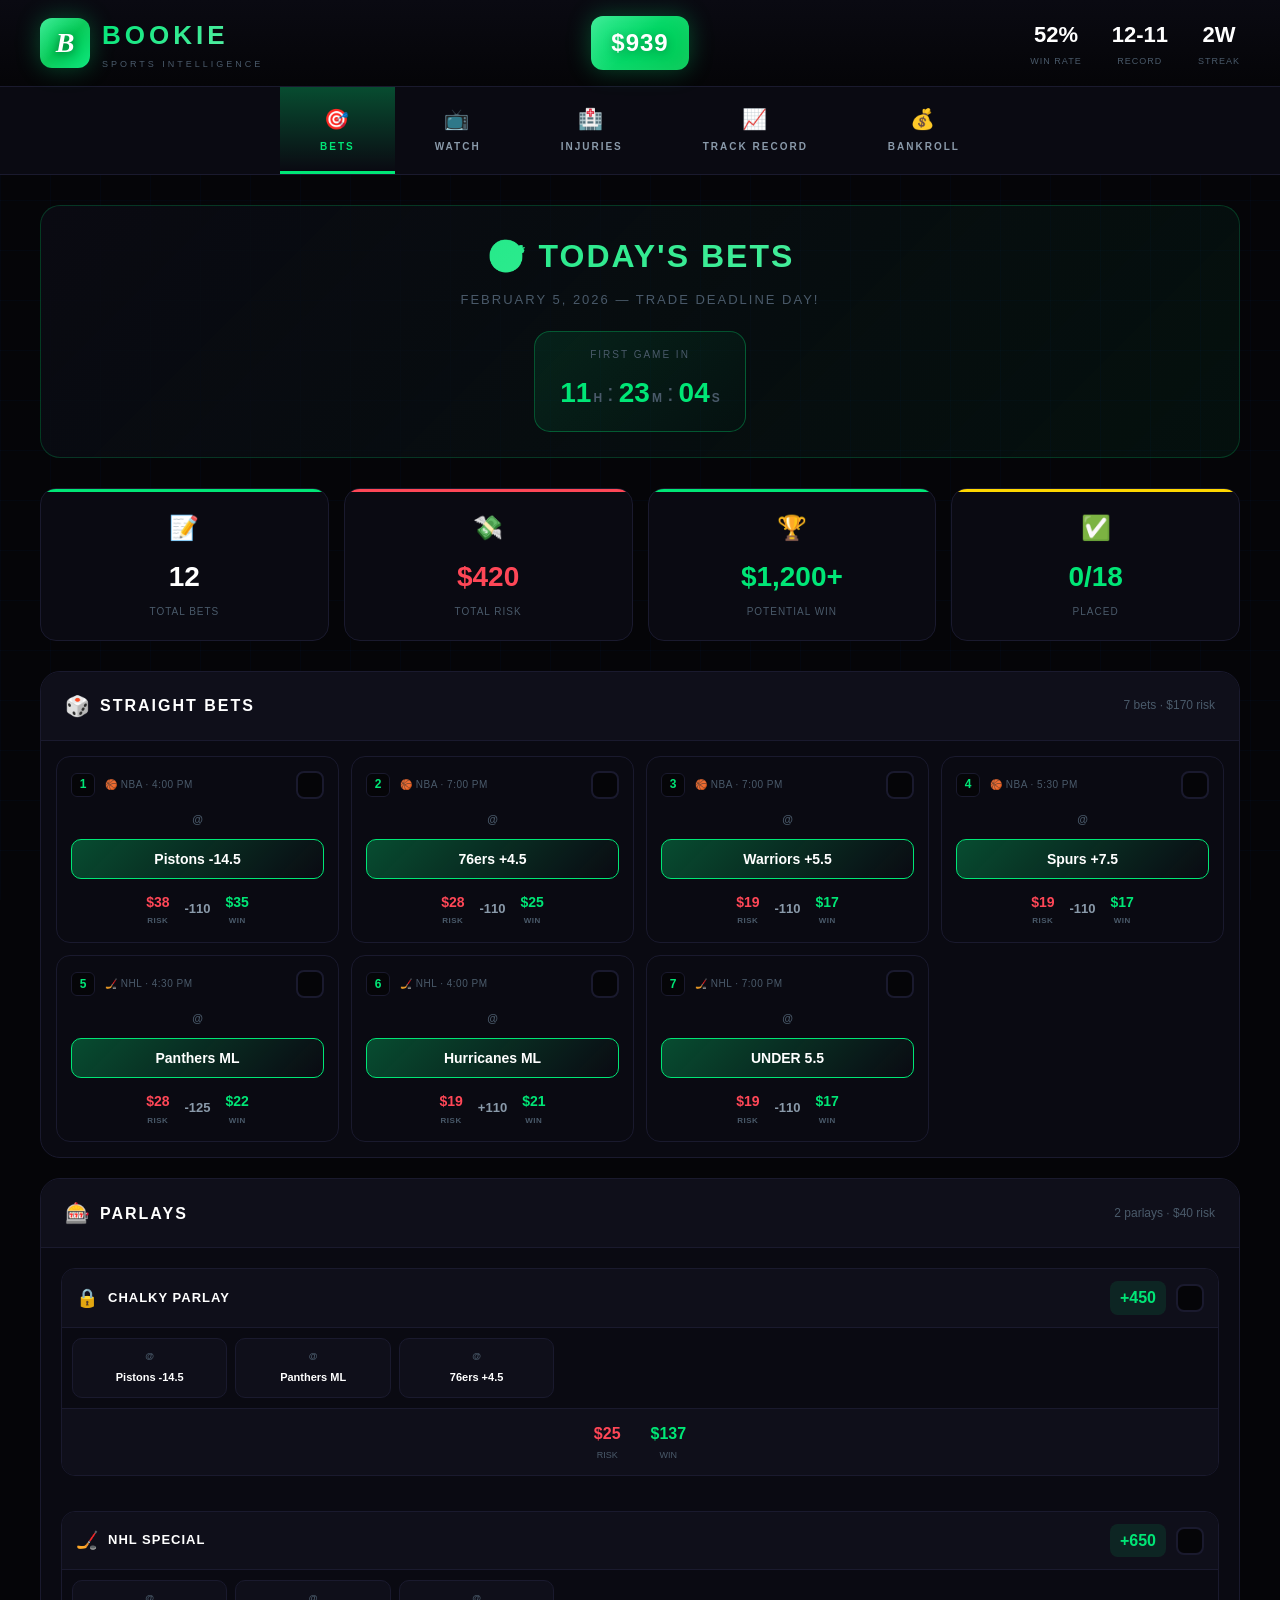
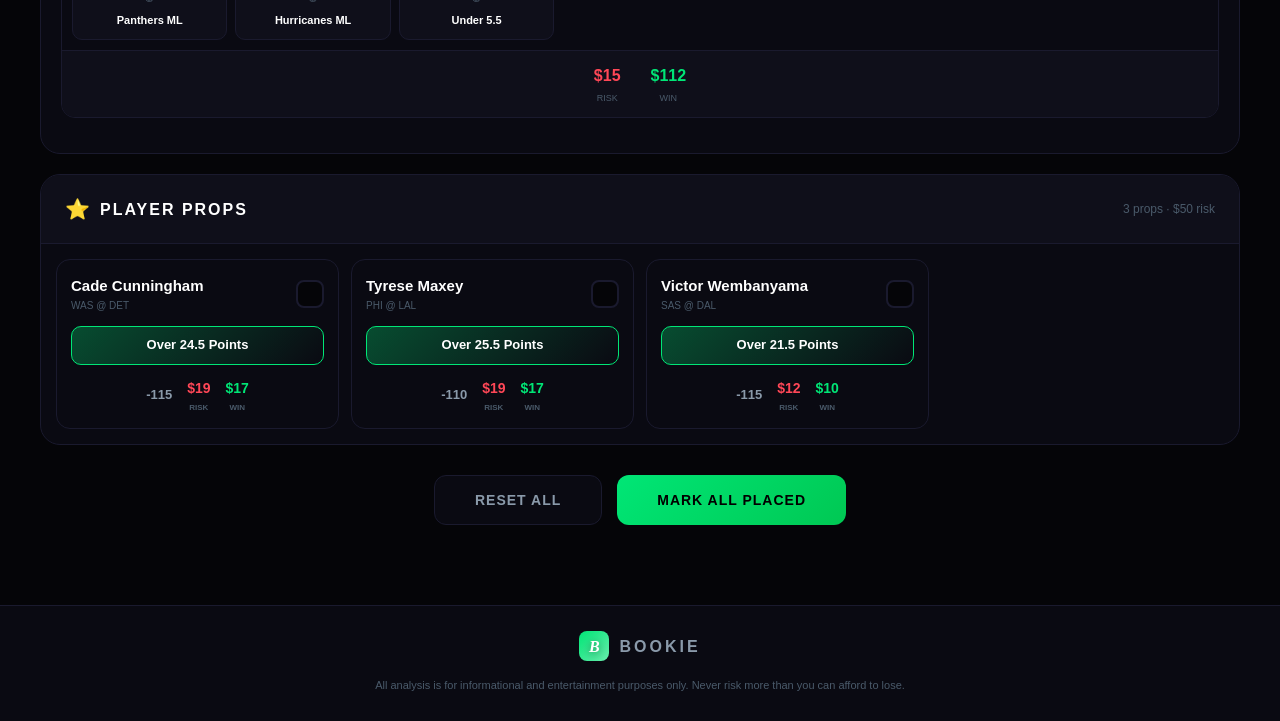
==== commit 1eb7c2a9: "Add Injury Report page with real-time injury tracking - New INJURIES tab in navigation - Summary car" ====
--- a/index.html
+++ b/index.html
@@ -52,13 +52,13 @@
             <span class="nav-icon">📺</span>
             <span class="nav-text">WATCH</span>
         </a>
+        <a class="nav-item" data-page="injury" data-theme="theme-injury">
+            <span class="nav-icon">🏥</span>
+            <span class="nav-text">INJURIES</span>
+        </a>
         <a class="nav-item" data-page="history" data-theme="theme-history">
             <span class="nav-icon">📈</span>
             <span class="nav-text">TRACK RECORD</span>
-        </a>
-        <a class="nav-item" data-page="daily" data-theme="theme-daily">
-            <span class="nav-icon">📊</span>
-            <span class="nav-text">DAILY CARD</span>
         </a>
         <a class="nav-item" data-page="bankroll" data-theme="theme-bankroll">
             <span class="nav-icon">💰</span>
@@ -170,6 +170,58 @@
                 <p>Teams traveling long distances or to high altitude face recovery challenges that can impact performance.</p>
             </div>
             <div class="flight-tracker-list" id="flightTrackerList"></div>
+        </div>
+
+        <!-- ═══════════════════════════════════════════════════════════════
+             INJURY REPORT PAGE
+             ═══════════════════════════════════════════════════════════════ -->
+        <div class="page-section" id="page-injury">
+            <div class="page-header">
+                <div class="page-title">🏥 INJURY REPORT</div>
+                <div class="page-subtitle">Notable Players — Updated Feb 5, 2026</div>
+            </div>
+
+            <!-- Injury Summary -->
+            <div class="injury-summary">
+                <div class="injury-stat-card out">
+                    <div class="injury-stat-value" id="injuryOut">12</div>
+                    <div class="injury-stat-label">OUT</div>
+                </div>
+                <div class="injury-stat-card questionable">
+                    <div class="injury-stat-value" id="injuryQuestionable">8</div>
+                    <div class="injury-stat-label">QUESTIONABLE</div>
+                </div>
+                <div class="injury-stat-card probable">
+                    <div class="injury-stat-value" id="injuryProbable">5</div>
+                    <div class="injury-stat-label">PROBABLE</div>
+                </div>
+            </div>
+
+            <!-- Sport Filters -->
+            <div class="injury-filters" id="injuryFilters">
+                <button class="filter-btn active" data-filter="all">All</button>
+                <button class="filter-btn" data-filter="NBA">🏀 NBA</button>
+                <button class="filter-btn" data-filter="NHL">🏒 NHL</button>
+                <button class="filter-btn" data-filter="NFL">🏈 NFL</button>
+            </div>
+
+            <!-- Key Injuries Section -->
+            <div class="injury-section">
+                <div class="injury-section-header">
+                    <span class="section-icon">⚠️</span>
+                    <h3>KEY INJURIES — Betting Impact</h3>
+                </div>
+                <div class="injury-list" id="keyInjuriesList"></div>
+            </div>
+
+            <!-- All Injuries by Team -->
+            <div class="injury-section">
+                <div class="injury-section-header">
+                    <span class="section-icon">📋</span>
+                    <h3>FULL INJURY REPORT</h3>
+                </div>
+                <div class="injury-teams-list" id="fullInjuryList"></div>
+            </div>
         </div>
 
         <!-- ═══════════════════════════════════════════════════════════════
--- a/styles.css
+++ b/styles.css
@@ -35,6 +35,7 @@
 .theme-bets { --accent-primary: #00e676; --accent-secondary: #69f0ae; --accent-glow: rgba(0, 230, 118, 0.3); --gradient-primary: linear-gradient(135deg, #00e676 0%, #69f0ae 100%); }
 .theme-watch { --accent-primary: #ff6b35; --accent-secondary: #ff8c5a; --accent-glow: rgba(255, 107, 53, 0.3); --gradient-primary: linear-gradient(135deg, #ff6b35 0%, #ff8c5a 100%); }
 .theme-daily { --accent-primary: #0066ff; --accent-secondary: #00aaff; --accent-glow: rgba(0, 102, 255, 0.3); --gradient-primary: linear-gradient(135deg, #0066ff 0%, #00aaff 100%); }
+.theme-injury { --accent-primary: #ff4757; --accent-secondary: #ff6b81; --accent-glow: rgba(255, 71, 87, 0.3); --gradient-primary: linear-gradient(135deg, #ff4757 0%, #ff6b81 100%); }
 
 * { margin: 0; padding: 0; box-sizing: border-box; }
 
@@ -5077,3 +5078,355 @@
         margin-top: 8px;
     }
 }
+
+/* ═══════════════════════════════════════════════════════════════
+   INJURY REPORT PAGE
+   ═══════════════════════════════════════════════════════════════ */
+
+.injury-summary {
+    display: grid;
+    grid-template-columns: repeat(3, 1fr);
+    gap: 12px;
+    margin-bottom: 20px;
+}
+
+.injury-stat-card {
+    background: var(--bg-card);
+    border: 1px solid var(--border);
+    border-radius: 12px;
+    padding: 16px;
+    text-align: center;
+}
+
+.injury-stat-card.out {
+    border-color: rgba(255, 71, 87, 0.4);
+    background: rgba(255, 71, 87, 0.08);
+}
+
+.injury-stat-card.questionable {
+    border-color: rgba(255, 165, 0, 0.4);
+    background: rgba(255, 165, 0, 0.08);
+}
+
+.injury-stat-card.probable {
+    border-color: rgba(0, 230, 118, 0.4);
+    background: rgba(0, 230, 118, 0.08);
+}
+
+.injury-stat-value {
+    font-size: 28px;
+    font-weight: 800;
+    margin-bottom: 4px;
+}
+
+.injury-stat-card.out .injury-stat-value { color: #ff4757; }
+.injury-stat-card.questionable .injury-stat-value { color: #ffa502; }
+.injury-stat-card.probable .injury-stat-value { color: #00e676; }
+
+.injury-stat-label {
+    font-size: 10px;
+    font-weight: 700;
+    letter-spacing: 1px;
+    color: var(--text-secondary);
+}
+
+.injury-filters {
+    display: flex;
+    gap: 8px;
+    margin-bottom: 20px;
+    overflow-x: auto;
+    padding-bottom: 8px;
+}
+
+.injury-section {
+    margin-bottom: 24px;
+}
+
+.injury-section-header {
+    display: flex;
+    align-items: center;
+    gap: 10px;
+    margin-bottom: 16px;
+    padding-bottom: 10px;
+    border-bottom: 1px solid var(--border);
+}
+
+.injury-section-header .section-icon {
+    font-size: 18px;
+}
+
+.injury-section-header h3 {
+    font-size: 14px;
+    font-weight: 800;
+    letter-spacing: 1px;
+    color: var(--text-primary);
+}
+
+.injury-list {
+    display: flex;
+    flex-direction: column;
+    gap: 12px;
+}
+
+.injury-card {
+    background: var(--bg-card);
+    border: 1px solid var(--border);
+    border-radius: 12px;
+    padding: 16px;
+    display: flex;
+    align-items: center;
+    gap: 14px;
+    transition: all 0.2s ease;
+}
+
+.injury-card:hover {
+    background: var(--bg-card-hover);
+    transform: translateY(-2px);
+}
+
+.injury-card.out {
+    border-left: 3px solid #ff4757;
+}
+
+.injury-card.questionable {
+    border-left: 3px solid #ffa502;
+}
+
+.injury-card.probable {
+    border-left: 3px solid #00e676;
+}
+
+.injury-card.day-to-day {
+    border-left: 3px solid #00d4ff;
+}
+
+.injury-player-img {
+    width: 50px;
+    height: 50px;
+    border-radius: 50%;
+    background: var(--bg-dark);
+    border: 2px solid var(--border);
+    overflow: hidden;
+    flex-shrink: 0;
+}
+
+.injury-player-img img {
+    width: 100%;
+    height: 100%;
+    object-fit: cover;
+}
+
+.injury-info {
+    flex: 1;
+    min-width: 0;
+}
+
+.injury-player-name {
+    font-size: 15px;
+    font-weight: 700;
+    color: var(--text-primary);
+    margin-bottom: 3px;
+}
+
+.injury-team-position {
+    font-size: 11px;
+    color: var(--text-secondary);
+    margin-bottom: 6px;
+}
+
+.injury-details {
+    font-size: 12px;
+    color: var(--text-muted);
+}
+
+.injury-status {
+    display: flex;
+    flex-direction: column;
+    align-items: flex-end;
+    gap: 6px;
+}
+
+.injury-status-badge {
+    font-size: 9px;
+    font-weight: 800;
+    padding: 4px 10px;
+    border-radius: 6px;
+    letter-spacing: 1px;
+}
+
+.injury-status-badge.out {
+    background: rgba(255, 71, 87, 0.2);
+    color: #ff4757;
+}
+
+.injury-status-badge.questionable {
+    background: rgba(255, 165, 0, 0.2);
+    color: #ffa502;
+}
+
+.injury-status-badge.probable {
+    background: rgba(0, 230, 118, 0.2);
+    color: #00e676;
+}
+
+.injury-status-badge.day-to-day {
+    background: rgba(0, 212, 255, 0.2);
+    color: #00d4ff;
+}
+
+.injury-return {
+    font-size: 10px;
+    color: var(--text-muted);
+}
+
+.injury-impact {
+    font-size: 10px;
+    padding: 3px 8px;
+    border-radius: 4px;
+    background: rgba(255, 71, 87, 0.15);
+    color: #ff6b81;
+    font-weight: 600;
+}
+
+.injury-impact.high {
+    background: rgba(255, 71, 87, 0.2);
+    color: #ff4757;
+}
+
+.injury-impact.medium {
+    background: rgba(255, 165, 0, 0.2);
+    color: #ffa502;
+}
+
+.injury-impact.low {
+    background: rgba(0, 230, 118, 0.2);
+    color: #00e676;
+}
+
+/* Team Groupings */
+.injury-teams-list {
+    display: flex;
+    flex-direction: column;
+    gap: 16px;
+}
+
+.injury-team-group {
+    background: var(--bg-card);
+    border: 1px solid var(--border);
+    border-radius: 12px;
+    overflow: hidden;
+}
+
+.injury-team-header {
+    display: flex;
+    align-items: center;
+    gap: 12px;
+    padding: 14px 16px;
+    background: rgba(255, 255, 255, 0.02);
+    border-bottom: 1px solid var(--border);
+    cursor: pointer;
+}
+
+.injury-team-header:hover {
+    background: rgba(255, 255, 255, 0.04);
+}
+
+.injury-team-logo {
+    width: 36px;
+    height: 36px;
+}
+
+.injury-team-logo img {
+    width: 100%;
+    height: 100%;
+    object-fit: contain;
+}
+
+.injury-team-name {
+    flex: 1;
+    font-size: 14px;
+    font-weight: 700;
+}
+
+.injury-team-count {
+    font-size: 11px;
+    color: var(--text-secondary);
+    background: var(--bg-dark);
+    padding: 4px 10px;
+    border-radius: 20px;
+}
+
+.injury-team-players {
+    padding: 12px;
+}
+
+.injury-team-player {
+    display: flex;
+    align-items: center;
+    justify-content: space-between;
+    padding: 10px 12px;
+    border-radius: 8px;
+    margin-bottom: 6px;
+}
+
+.injury-team-player:last-child {
+    margin-bottom: 0;
+}
+
+.injury-team-player:hover {
+    background: rgba(255, 255, 255, 0.03);
+}
+
+.injury-player-info {
+    display: flex;
+    align-items: center;
+    gap: 10px;
+}
+
+.injury-player-position {
+    font-size: 10px;
+    color: var(--text-muted);
+    background: var(--bg-dark);
+    padding: 2px 6px;
+    border-radius: 4px;
+    font-weight: 600;
+}
+
+.injury-player-detail {
+    font-size: 13px;
+    color: var(--text-primary);
+}
+
+.injury-player-reason {
+    font-size: 11px;
+    color: var(--text-muted);
+}
+
+/* Mobile Responsive */
+@media (max-width: 480px) {
+    .injury-summary {
+        grid-template-columns: repeat(3, 1fr);
+        gap: 8px;
+    }
+
+    .injury-stat-card {
+        padding: 12px 8px;
+    }
+
+    .injury-stat-value {
+        font-size: 22px;
+    }
+
+    .injury-card {
+        flex-wrap: wrap;
+    }
+
+    .injury-status {
+        width: 100%;
+        flex-direction: row;
+        justify-content: space-between;
+        margin-top: 10px;
+        padding-top: 10px;
+        border-top: 1px solid var(--border);
+    }
+}
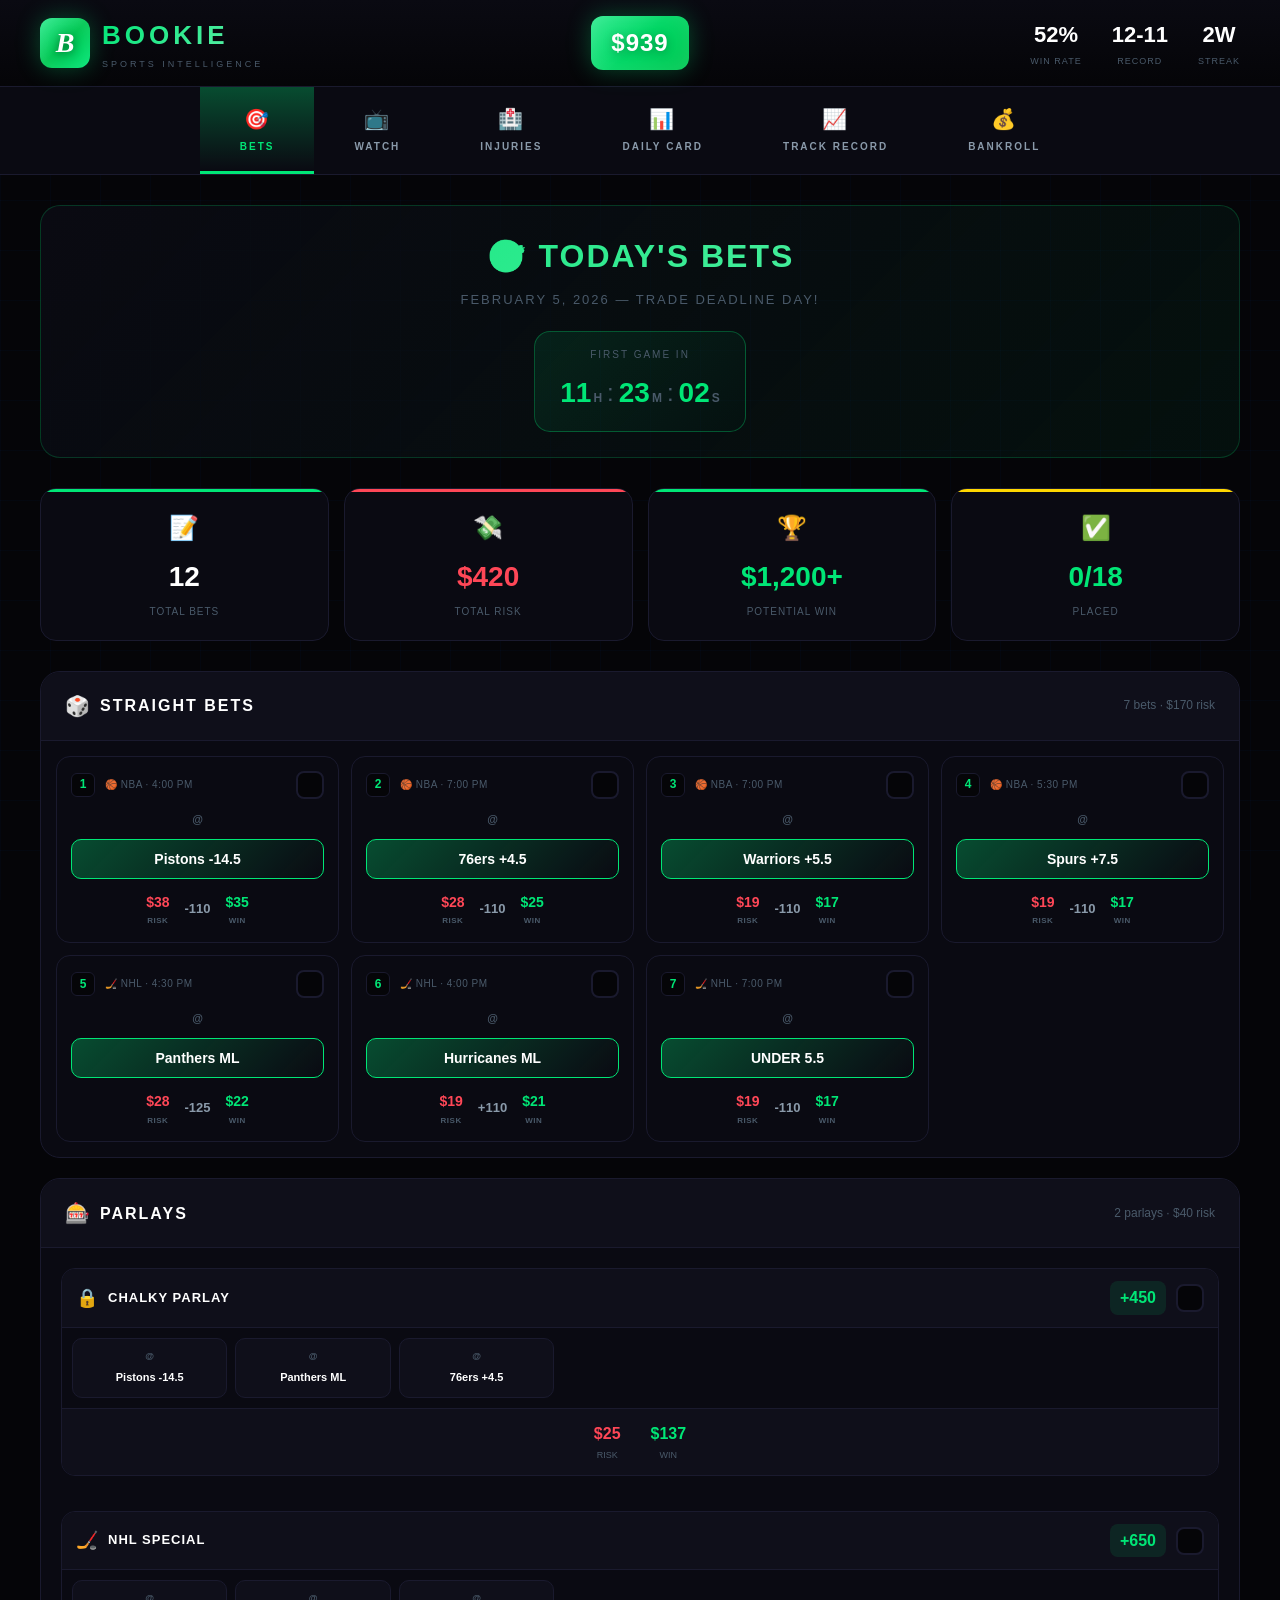
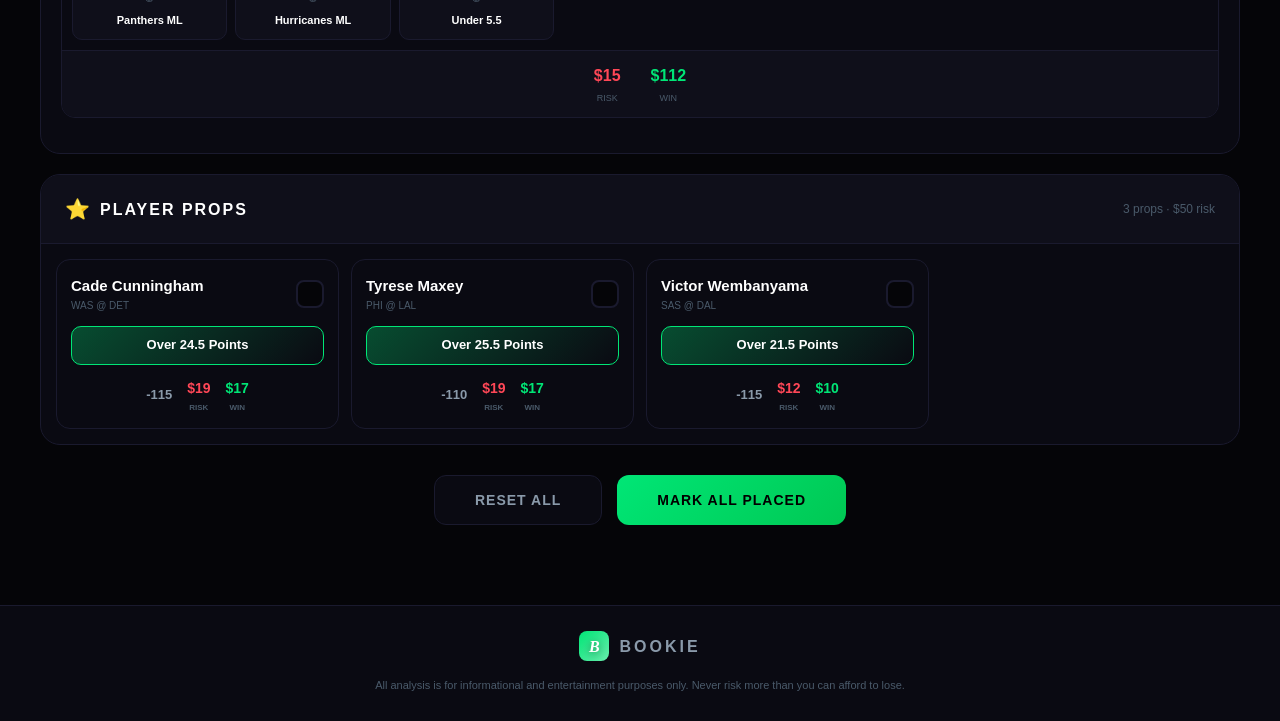
==== commit 7f469a18: "Fix: Restore Daily Card tab in navigation" ====
--- a/index.html
+++ b/index.html
@@ -56,6 +56,10 @@
             <span class="nav-icon">🏥</span>
             <span class="nav-text">INJURIES</span>
         </a>
+        <a class="nav-item" data-page="daily" data-theme="theme-daily">
+            <span class="nav-icon">📊</span>
+            <span class="nav-text">DAILY CARD</span>
+        </a>
         <a class="nav-item" data-page="history" data-theme="theme-history">
             <span class="nav-icon">📈</span>
             <span class="nav-text">TRACK RECORD</span>
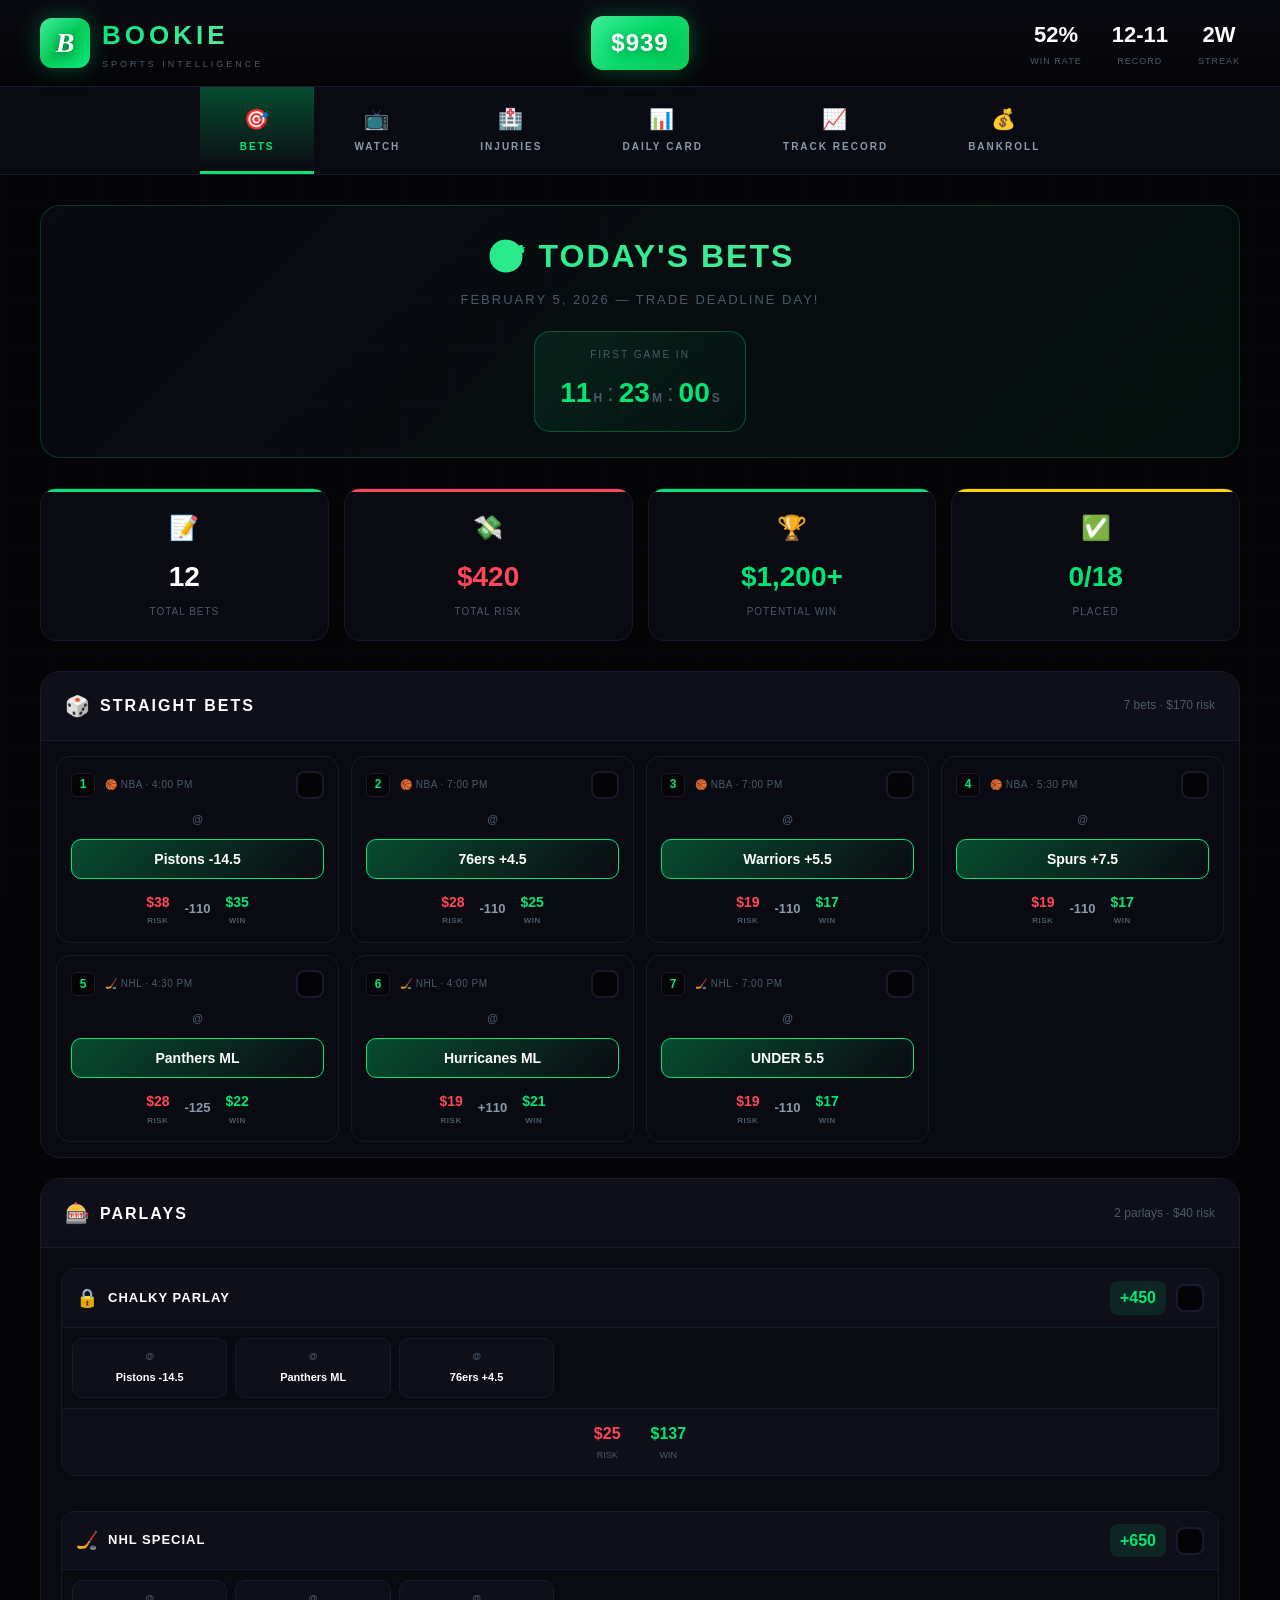
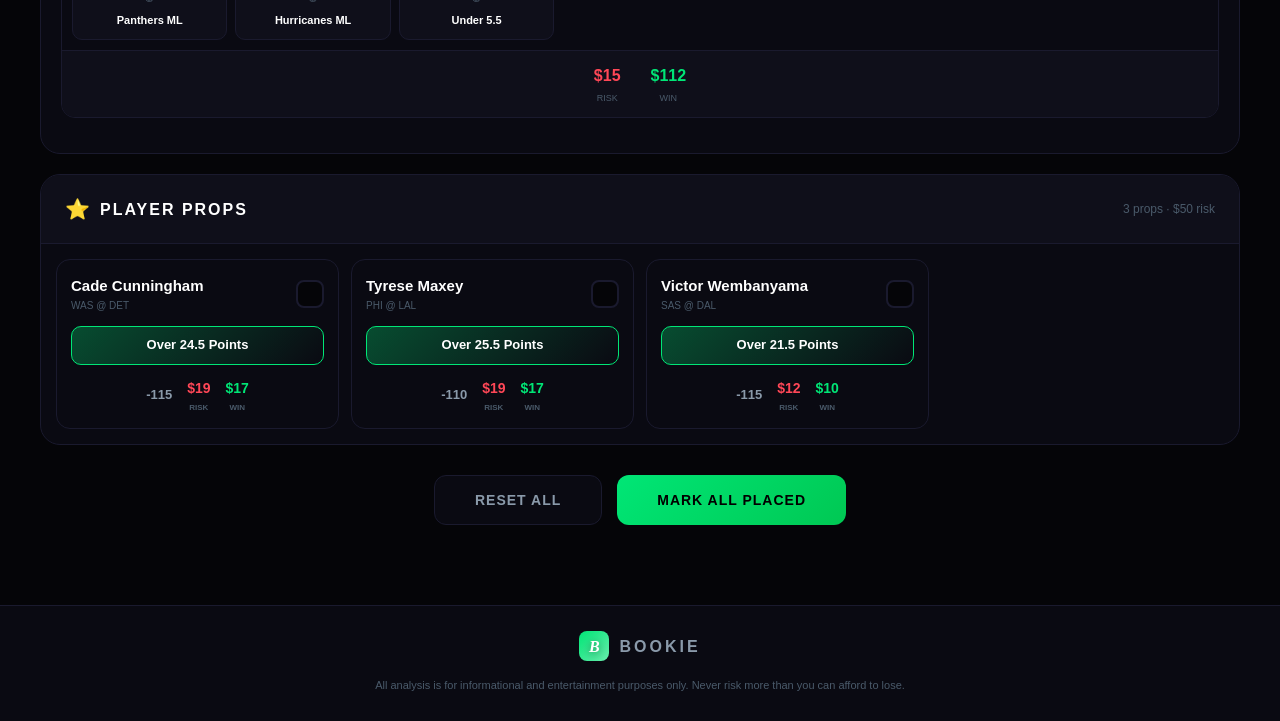
==== commit 7361de4a: "Enhanced Daily Card: Sharp vs Public splits + Historical Trends NEW FEATURES: - Sharp vs Public sect" ====
--- a/index.html
+++ b/index.html
@@ -232,6 +232,31 @@
              DAILY CARD PAGE
              ═══════════════════════════════════════════════════════════════ -->
         <div class="page-section" id="page-daily">
+            <div class="page-header">
+                <div class="page-title">📊 DAILY CARD</div>
+                <div class="page-subtitle">February 5, 2026 — Sharp Analysis</div>
+            </div>
+
+            <!-- SHARP VS PUBLIC SUMMARY -->
+            <div class="sharp-summary">
+                <div class="sharp-summary-header">
+                    <span class="sharp-icon">🧠</span>
+                    <h3>SHARP VS PUBLIC</h3>
+                    <span class="sharp-badge">FOLLOW THE MONEY</span>
+                </div>
+                <div class="sharp-summary-intro">
+                    <p>Sharp bettors (pros) often bet opposite of the public. When sharp money disagrees with public betting, it's a signal worth noting.</p>
+                </div>
+                <div class="sharp-cards" id="sharpSummaryCards"></div>
+            </div>
+
+            <!-- TODAY'S ENHANCED PICKS -->
+            <div class="section-header">
+                <h2 class="section-title"><span class="icon">🎯</span> Today's Plays with Trends</h2>
+                <span class="section-badge">7 PICKS</span>
+            </div>
+            <div class="enhanced-picks-list" id="enhancedPicksList"></div>
+
             <!-- MAX PLAYS - Collapsible -->
             <div class="plays-section collapsible" id="maxPlaysSection">
                 <div class="plays-header max" onclick="togglePlaysSection('maxPlaysSection')">
@@ -249,23 +274,6 @@
                 </div>
             </div>
 
-            <!-- TODAY'S PICKS - Collapsible -->
-            <div class="plays-section collapsible expanded" id="todaysPlaysSection">
-                <div class="plays-header daily" onclick="togglePlaysSection('todaysPlaysSection')">
-                    <div class="plays-title">
-                        <span class="plays-icon">📊</span>
-                        TODAY'S PLAYS — February 4, 2026
-                    </div>
-                    <div class="plays-header-right">
-                        <span class="section-badge">10 PICKS</span>
-                        <span class="expand-arrow">▼</span>
-                    </div>
-                </div>
-                <div class="plays-content">
-                    <div class="plays-list" id="todaysPicksList"></div>
-                </div>
-            </div>
-
             <!-- WEEKLY PICKS - Collapsible -->
             <div class="plays-section collapsible" id="weeklyPlaysSection">
                 <div class="plays-header weekly" onclick="togglePlaysSection('weeklyPlaysSection')">
@@ -274,7 +282,7 @@
                         THIS WEEK — Super Bowl & UFC
                     </div>
                     <div class="plays-header-right">
-                        <span class="section-badge purple">9 PICKS</span>
+                        <span class="section-badge purple">SUPER BOWL</span>
                         <span class="expand-arrow">▼</span>
                     </div>
                 </div>
--- a/styles.css
+++ b/styles.css
@@ -5430,3 +5430,471 @@
         border-top: 1px solid var(--border);
     }
 }
+
+/* ═══════════════════════════════════════════════════════════════
+   DAILY CARD - SHARP VS PUBLIC
+   ═══════════════════════════════════════════════════════════════ */
+
+.sharp-summary {
+    background: var(--bg-card);
+    border: 1px solid var(--border);
+    border-radius: 16px;
+    padding: 20px;
+    margin-bottom: 24px;
+}
+
+.sharp-summary-header {
+    display: flex;
+    align-items: center;
+    gap: 10px;
+    margin-bottom: 12px;
+}
+
+.sharp-summary-header .sharp-icon {
+    font-size: 20px;
+}
+
+.sharp-summary-header h3 {
+    font-size: 14px;
+    font-weight: 800;
+    letter-spacing: 1px;
+    flex: 1;
+}
+
+.sharp-badge {
+    font-size: 9px;
+    font-weight: 700;
+    padding: 4px 10px;
+    border-radius: 20px;
+    background: linear-gradient(135deg, #9c27b0, #e040fb);
+    color: #fff;
+    letter-spacing: 0.5px;
+}
+
+.sharp-summary-intro {
+    margin-bottom: 16px;
+    padding-bottom: 16px;
+    border-bottom: 1px solid var(--border);
+}
+
+.sharp-summary-intro p {
+    font-size: 12px;
+    color: var(--text-secondary);
+    line-height: 1.5;
+}
+
+.sharp-cards {
+    display: flex;
+    flex-direction: column;
+    gap: 12px;
+}
+
+.sharp-card {
+    background: var(--bg-dark);
+    border: 1px solid var(--border);
+    border-radius: 12px;
+    padding: 16px;
+    transition: all 0.2s ease;
+}
+
+.sharp-card:hover {
+    transform: translateY(-2px);
+    border-color: var(--accent-primary);
+}
+
+.sharp-card-header {
+    display: flex;
+    align-items: center;
+    gap: 12px;
+    margin-bottom: 14px;
+}
+
+.sharp-card-teams {
+    display: flex;
+    align-items: center;
+    gap: 8px;
+}
+
+.sharp-card-vs {
+    font-size: 10px;
+    color: var(--text-muted);
+    font-weight: 600;
+}
+
+.sharp-card-info {
+    flex: 1;
+}
+
+.sharp-card-matchup {
+    font-size: 13px;
+    font-weight: 700;
+    color: var(--text-primary);
+    margin-bottom: 2px;
+}
+
+.sharp-card-time {
+    font-size: 10px;
+    color: var(--text-muted);
+}
+
+.sharp-card-pick {
+    background: var(--accent-primary);
+    color: #000;
+    font-size: 11px;
+    font-weight: 800;
+    padding: 6px 12px;
+    border-radius: 6px;
+}
+
+.sharp-bars {
+    margin-bottom: 12px;
+}
+
+.sharp-bar-row {
+    margin-bottom: 10px;
+}
+
+.sharp-bar-labels {
+    display: flex;
+    justify-content: space-between;
+    margin-bottom: 6px;
+}
+
+.sharp-bar-label {
+    font-size: 10px;
+    font-weight: 600;
+    display: flex;
+    align-items: center;
+    gap: 6px;
+}
+
+.sharp-bar-label.public {
+    color: #ff6b81;
+}
+
+.sharp-bar-label.sharp {
+    color: #00e676;
+}
+
+.sharp-bar-value {
+    font-weight: 800;
+}
+
+.sharp-bar-track {
+    height: 8px;
+    background: rgba(255, 107, 129, 0.3);
+    border-radius: 4px;
+    overflow: hidden;
+    position: relative;
+}
+
+.sharp-bar-fill {
+    height: 100%;
+    background: linear-gradient(90deg, #00e676, #69f0ae);
+    border-radius: 4px;
+    transition: width 0.5s ease;
+}
+
+.sharp-bar-title {
+    font-size: 9px;
+    color: var(--text-muted);
+    text-transform: uppercase;
+    letter-spacing: 1px;
+    margin-bottom: 6px;
+}
+
+.sharp-insight {
+    display: flex;
+    align-items: center;
+    gap: 8px;
+    padding: 10px 12px;
+    background: rgba(0, 230, 118, 0.1);
+    border: 1px solid rgba(0, 230, 118, 0.2);
+    border-radius: 8px;
+}
+
+.sharp-insight.fade {
+    background: rgba(255, 165, 0, 0.1);
+    border-color: rgba(255, 165, 0, 0.2);
+}
+
+.sharp-insight.against {
+    background: rgba(255, 71, 87, 0.1);
+    border-color: rgba(255, 71, 87, 0.2);
+}
+
+.sharp-insight-icon {
+    font-size: 16px;
+}
+
+.sharp-insight-text {
+    font-size: 11px;
+    color: var(--text-primary);
+    font-weight: 500;
+}
+
+/* ═══════════════════════════════════════════════════════════════
+   DAILY CARD - ENHANCED PICKS WITH TRENDS
+   ═══════════════════════════════════════════════════════════════ */
+
+.enhanced-picks-list {
+    display: flex;
+    flex-direction: column;
+    gap: 16px;
+    margin-bottom: 24px;
+}
+
+.enhanced-pick-card {
+    background: var(--bg-card);
+    border: 1px solid var(--border);
+    border-radius: 16px;
+    overflow: hidden;
+    transition: all 0.2s ease;
+}
+
+.enhanced-pick-card:hover {
+    transform: translateY(-3px);
+    box-shadow: 0 8px 30px rgba(0, 0, 0, 0.3);
+}
+
+.enhanced-pick-header {
+    display: flex;
+    align-items: center;
+    gap: 12px;
+    padding: 16px;
+    background: rgba(255, 255, 255, 0.02);
+    border-bottom: 1px solid var(--border);
+}
+
+.enhanced-pick-teams {
+    display: flex;
+    align-items: center;
+    gap: 10px;
+}
+
+.enhanced-pick-vs {
+    font-size: 11px;
+    color: var(--text-muted);
+    font-weight: 700;
+}
+
+.enhanced-pick-info {
+    flex: 1;
+}
+
+.enhanced-pick-matchup {
+    font-size: 14px;
+    font-weight: 700;
+    margin-bottom: 2px;
+}
+
+.enhanced-pick-meta {
+    font-size: 10px;
+    color: var(--text-muted);
+}
+
+.enhanced-pick-bet {
+    text-align: right;
+}
+
+.enhanced-pick-line {
+    font-size: 15px;
+    font-weight: 800;
+    color: var(--accent-primary);
+    margin-bottom: 2px;
+}
+
+.enhanced-pick-odds {
+    font-size: 11px;
+    color: var(--text-secondary);
+}
+
+.enhanced-pick-body {
+    padding: 16px;
+}
+
+/* Trends Grid */
+.trends-grid {
+    display: grid;
+    grid-template-columns: repeat(3, 1fr);
+    gap: 10px;
+    margin-bottom: 16px;
+}
+
+.trend-box {
+    background: var(--bg-dark);
+    border: 1px solid var(--border);
+    border-radius: 10px;
+    padding: 12px;
+    text-align: center;
+}
+
+.trend-box.positive {
+    border-color: rgba(0, 230, 118, 0.3);
+    background: rgba(0, 230, 118, 0.05);
+}
+
+.trend-box.negative {
+    border-color: rgba(255, 71, 87, 0.3);
+    background: rgba(255, 71, 87, 0.05);
+}
+
+.trend-box.neutral {
+    border-color: rgba(255, 165, 0, 0.3);
+    background: rgba(255, 165, 0, 0.05);
+}
+
+.trend-label {
+    font-size: 9px;
+    color: var(--text-muted);
+    text-transform: uppercase;
+    letter-spacing: 0.5px;
+    margin-bottom: 4px;
+}
+
+.trend-value {
+    font-size: 16px;
+    font-weight: 800;
+}
+
+.trend-box.positive .trend-value { color: #00e676; }
+.trend-box.negative .trend-value { color: #ff4757; }
+.trend-box.neutral .trend-value { color: #ffa502; }
+
+.trend-sub {
+    font-size: 9px;
+    color: var(--text-muted);
+    margin-top: 2px;
+}
+
+/* H2H Section */
+.h2h-section {
+    background: var(--bg-dark);
+    border: 1px solid var(--border);
+    border-radius: 10px;
+    padding: 12px;
+    margin-bottom: 12px;
+}
+
+.h2h-header {
+    font-size: 10px;
+    font-weight: 700;
+    color: var(--text-muted);
+    text-transform: uppercase;
+    letter-spacing: 1px;
+    margin-bottom: 10px;
+    display: flex;
+    align-items: center;
+    gap: 6px;
+}
+
+.h2h-results {
+    display: flex;
+    gap: 6px;
+}
+
+.h2h-game {
+    flex: 1;
+    text-align: center;
+    padding: 8px 6px;
+    background: rgba(255, 255, 255, 0.03);
+    border-radius: 6px;
+}
+
+.h2h-game.win {
+    background: rgba(0, 230, 118, 0.1);
+    border: 1px solid rgba(0, 230, 118, 0.2);
+}
+
+.h2h-game.loss {
+    background: rgba(255, 71, 87, 0.1);
+    border: 1px solid rgba(255, 71, 87, 0.2);
+}
+
+.h2h-score {
+    font-size: 11px;
+    font-weight: 700;
+    margin-bottom: 2px;
+}
+
+.h2h-game.win .h2h-score { color: #00e676; }
+.h2h-game.loss .h2h-score { color: #ff4757; }
+
+.h2h-date {
+    font-size: 9px;
+    color: var(--text-muted);
+}
+
+/* Sharp Indicator in Pick */
+.pick-sharp-indicator {
+    display: flex;
+    align-items: center;
+    gap: 12px;
+    padding: 10px 12px;
+    background: rgba(156, 39, 176, 0.1);
+    border: 1px solid rgba(156, 39, 176, 0.2);
+    border-radius: 8px;
+}
+
+.pick-sharp-icon {
+    font-size: 18px;
+}
+
+.pick-sharp-info {
+    flex: 1;
+}
+
+.pick-sharp-title {
+    font-size: 10px;
+    font-weight: 700;
+    color: #e040fb;
+    margin-bottom: 2px;
+}
+
+.pick-sharp-desc {
+    font-size: 11px;
+    color: var(--text-secondary);
+}
+
+.pick-sharp-badge {
+    font-size: 10px;
+    font-weight: 800;
+    padding: 4px 10px;
+    border-radius: 6px;
+    background: linear-gradient(135deg, #9c27b0, #e040fb);
+    color: #fff;
+}
+
+/* Mobile Responsive */
+@media (max-width: 480px) {
+    .sharp-card-header {
+        flex-wrap: wrap;
+    }
+
+    .sharp-card-pick {
+        width: 100%;
+        text-align: center;
+        margin-top: 10px;
+    }
+
+    .trends-grid {
+        grid-template-columns: repeat(3, 1fr);
+        gap: 6px;
+    }
+
+    .trend-box {
+        padding: 10px 6px;
+    }
+
+    .trend-value {
+        font-size: 14px;
+    }
+
+    .h2h-results {
+        flex-wrap: wrap;
+    }
+
+    .h2h-game {
+        flex: 0 0 calc(33% - 4px);
+    }
+}
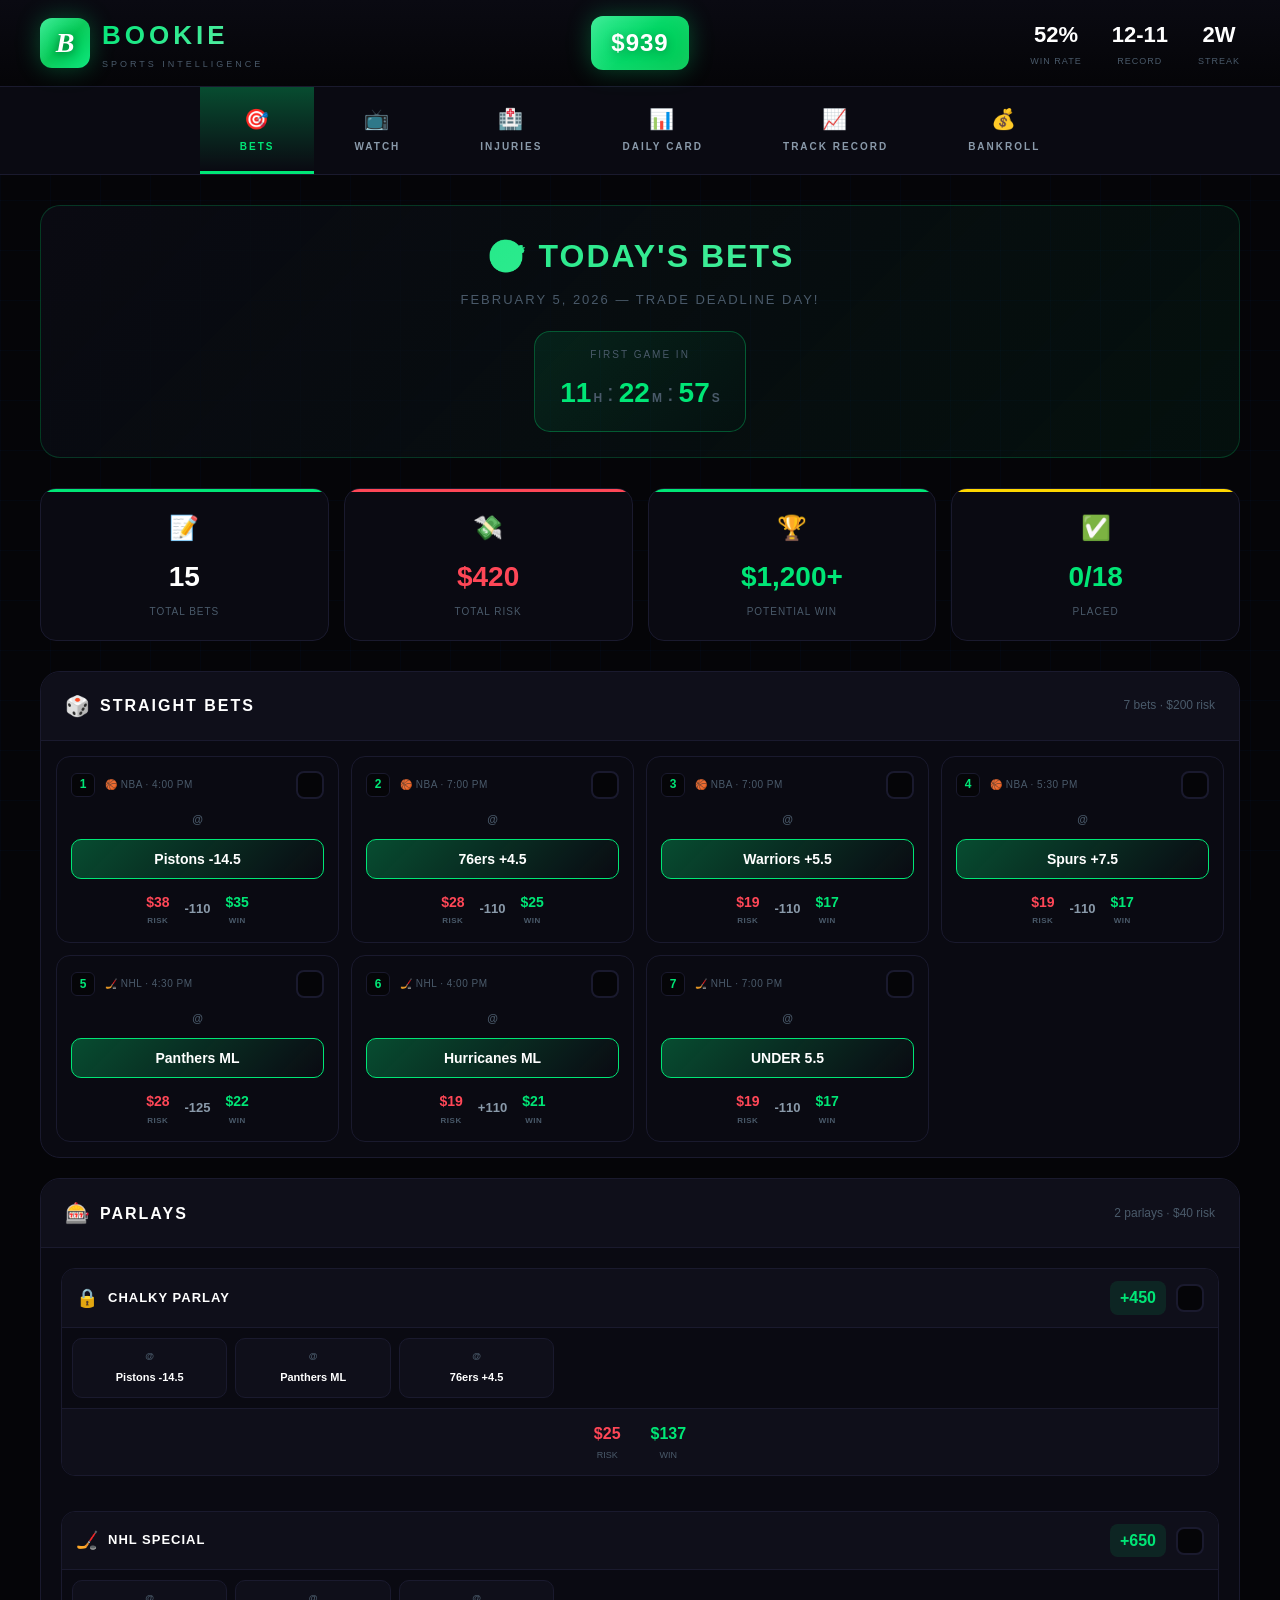
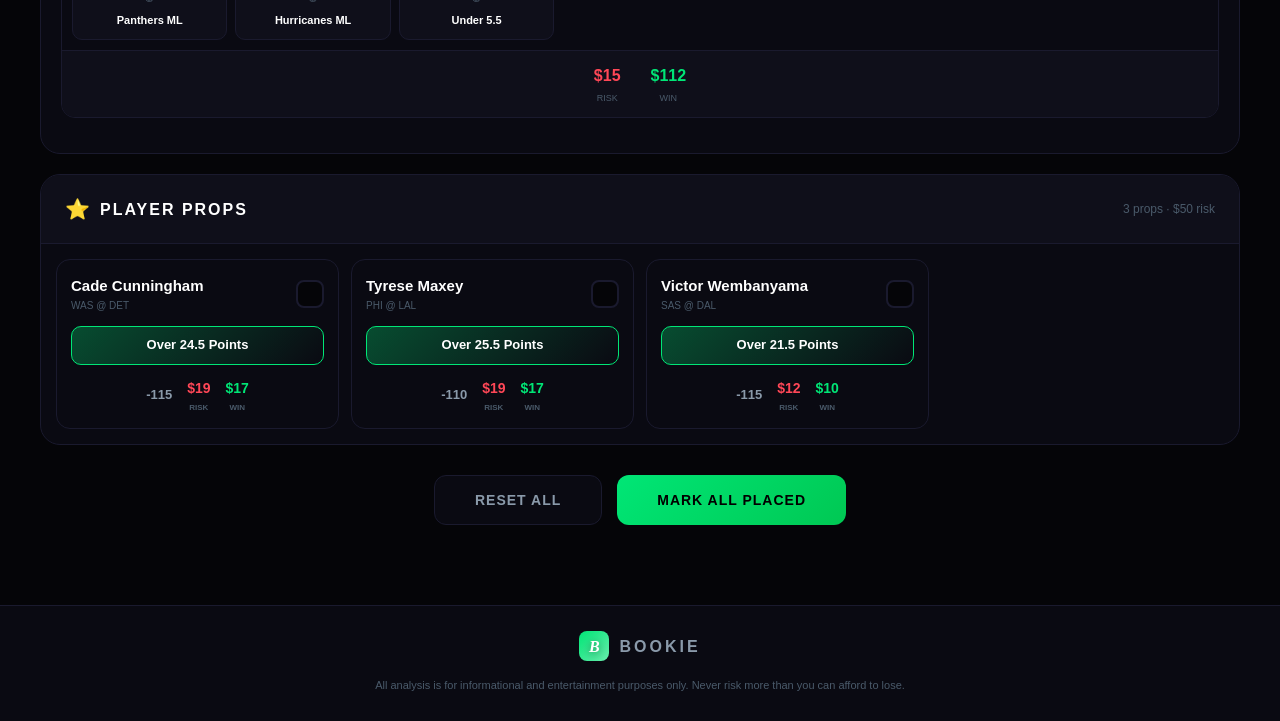
==== commit 5237b6e4: "Feb 5 Update: Real research system + updated picks - Added Sharp vs Public explainer section with ed" ====
--- a/index.html
+++ b/index.html
@@ -85,22 +85,22 @@
             <div class="bets-summary">
                 <div class="summary-card">
                     <div class="summary-icon">📝</div>
-                    <div class="summary-value" id="totalBets">12</div>
+                    <div class="summary-value" id="totalBets">15</div>
                     <div class="summary-label">Total Bets</div>
                 </div>
                 <div class="summary-card risk">
                     <div class="summary-icon">💸</div>
-                    <div class="summary-value" id="totalRisk">$260</div>
+                    <div class="summary-value" id="totalRisk">$310</div>
                     <div class="summary-label">Total Risk</div>
                 </div>
                 <div class="summary-card win">
                     <div class="summary-icon">🏆</div>
-                    <div class="summary-value" id="potentialWin">$650+</div>
+                    <div class="summary-value" id="potentialWin">$850+</div>
                     <div class="summary-label">Potential Win</div>
                 </div>
                 <div class="summary-card progress">
                     <div class="summary-icon">✅</div>
-                    <div class="summary-value" id="betsPlaced">0/16</div>
+                    <div class="summary-value" id="betsPlaced">0/15</div>
                     <div class="summary-label">Placed</div>
                 </div>
             </div>
@@ -112,7 +112,7 @@
                         <span class="section-icon">🎲</span>
                         <h3>STRAIGHT BETS</h3>
                     </div>
-                    <span class="section-total">7 bets · $170 risk</span>
+                    <span class="section-total">7 bets · $200 risk</span>
                 </div>
                 <div class="bets-list" id="straightBetsList"></div>
             </div>
@@ -154,7 +154,7 @@
         <div class="page-section" id="page-watch">
             <div class="page-header">
                 <div class="page-title">📺 GAME SCHEDULE</div>
-                <div class="page-subtitle">February 4, 2026 — All Times PST</div>
+                <div class="page-subtitle">February 5, 2026 — Trade Deadline Day!</div>
             </div>
 
             <div class="next-game-card" id="nextGameCard">
@@ -235,6 +235,80 @@
             <div class="page-header">
                 <div class="page-title">📊 DAILY CARD</div>
                 <div class="page-subtitle">February 5, 2026 — Sharp Analysis</div>
+            </div>
+
+            <!-- DATA SOURCES BAR -->
+            <div class="data-sources-bar">
+                <div class="sources-left">
+                    <span class="sources-label">📡 LIVE DATA</span>
+                    <span class="sources-list">TheSpread.com · Action Network · FOX Sports · TeamRankings</span>
+                </div>
+                <div class="sources-right">
+                    <span class="last-updated">Last Updated: Feb 5, 2026 6:00 PM ET</span>
+                </div>
+            </div>
+
+            <!-- SHARP VS PUBLIC EXPLAINER -->
+            <div class="explainer-section">
+                <div class="explainer-header" onclick="toggleExplainer()">
+                    <span class="explainer-icon">📚</span>
+                    <h3>WHAT IS SHARP VS PUBLIC BETTING?</h3>
+                    <span class="explainer-toggle" id="explainerToggle">▼</span>
+                </div>
+                <div class="explainer-content" id="explainerContent">
+                    <div class="explainer-grid">
+                        <div class="explainer-card public">
+                            <div class="explainer-card-header">
+                                <span class="explainer-emoji">🎰</span>
+                                <h4>PUBLIC BETTORS</h4>
+                            </div>
+                            <ul>
+                                <li><strong>Who:</strong> Casual, recreational bettors</li>
+                                <li><strong>Behavior:</strong> Bet on favorites, popular teams, overs</li>
+                                <li><strong>Volume:</strong> High number of bets, smaller amounts</li>
+                                <li><strong>Signals:</strong> High % of bets on one side</li>
+                            </ul>
+                        </div>
+                        <div class="explainer-card sharp">
+                            <div class="explainer-card-header">
+                                <span class="explainer-emoji">🧠</span>
+                                <h4>SHARP BETTORS</h4>
+                            </div>
+                            <ul>
+                                <li><strong>Who:</strong> Professional bettors, syndicates</li>
+                                <li><strong>Behavior:</strong> Find value, bet against public</li>
+                                <li><strong>Volume:</strong> Fewer bets, MUCH larger amounts</li>
+                                <li><strong>Signals:</strong> High % of money despite low % of bets</li>
+                            </ul>
+                        </div>
+                    </div>
+                    <div class="explainer-key-insight">
+                        <span class="key-icon">🔑</span>
+                        <div class="key-text">
+                            <strong>THE KEY INSIGHT:</strong> When 70% of bets are on Team A, but 60% of <em>money</em> is on Team B,
+                            sharps are fading the public. This is called a <strong>"reverse line movement"</strong> signal —
+                            the line should move toward Team A with all those bets, but if it moves toward Team B instead,
+                            sportsbooks are respecting the sharp money.
+                        </div>
+                    </div>
+                    <div class="explainer-how-to-use">
+                        <h4>📊 HOW TO READ THE CHARTS BELOW</h4>
+                        <div class="how-to-grid">
+                            <div class="how-to-item">
+                                <span class="how-icon green">✅</span>
+                                <span><strong>Sharp Play:</strong> Sharp money ≥60% = Follow the pros</span>
+                            </div>
+                            <div class="how-to-item">
+                                <span class="how-icon yellow">⚖️</span>
+                                <span><strong>Fade Alert:</strong> Public ≥70% + sharp opposite = Fade public</span>
+                            </div>
+                            <div class="how-to-item">
+                                <span class="how-icon red">⚠️</span>
+                                <span><strong>Caution:</strong> Public and sharp aligned ≥65% = Trap potential</span>
+                            </div>
+                        </div>
+                    </div>
+                </div>
             </div>
 
             <!-- SHARP VS PUBLIC SUMMARY -->
--- a/styles.css
+++ b/styles.css
@@ -5865,6 +5865,41 @@
     color: #fff;
 }
 
+.pick-sharp-source {
+    font-size: 9px;
+    color: var(--text-muted);
+    margin-top: 4px;
+}
+
+/* Color variants for sharp indicator */
+.pick-sharp-indicator.green {
+    background: rgba(0, 230, 118, 0.1);
+    border-color: rgba(0, 230, 118, 0.3);
+}
+
+.pick-sharp-indicator.green .pick-sharp-badge {
+    background: linear-gradient(135deg, #00c853, #00e676);
+}
+
+.pick-sharp-indicator.yellow {
+    background: rgba(255, 215, 0, 0.1);
+    border-color: rgba(255, 215, 0, 0.3);
+}
+
+.pick-sharp-indicator.yellow .pick-sharp-badge {
+    background: linear-gradient(135deg, #f9a825, #ffd700);
+    color: #000;
+}
+
+.pick-sharp-indicator.orange {
+    background: rgba(255, 149, 0, 0.1);
+    border-color: rgba(255, 149, 0, 0.3);
+}
+
+.pick-sharp-indicator.orange .pick-sharp-badge {
+    background: linear-gradient(135deg, #ff6d00, #ff9500);
+}
+
 /* Mobile Responsive */
 @media (max-width: 480px) {
     .sharp-card-header {
@@ -5898,3 +5933,267 @@
         flex: 0 0 calc(33% - 4px);
     }
 }
+
+/* ═══════════════════════════════════════════════════════════════
+   EXPLAINER SECTION - Sharp vs Public Education
+   ═══════════════════════════════════════════════════════════════ */
+/* Data Sources Bar */
+.data-sources-bar {
+    display: flex;
+    justify-content: space-between;
+    align-items: center;
+    padding: 10px 16px;
+    background: rgba(0, 102, 255, 0.05);
+    border: 1px solid rgba(0, 102, 255, 0.15);
+    border-radius: 10px;
+    margin-bottom: 16px;
+}
+
+.sources-left {
+    display: flex;
+    align-items: center;
+    gap: 10px;
+}
+
+.sources-label {
+    font-size: 10px;
+    font-weight: 700;
+    color: var(--accent-primary);
+    text-transform: uppercase;
+    letter-spacing: 0.5px;
+}
+
+.sources-list {
+    font-size: 10px;
+    color: var(--text-muted);
+}
+
+.sources-right {
+    text-align: right;
+}
+
+.last-updated {
+    font-size: 10px;
+    color: var(--text-muted);
+}
+
+@media (max-width: 600px) {
+    .data-sources-bar {
+        flex-direction: column;
+        gap: 8px;
+        text-align: center;
+    }
+
+    .sources-left {
+        flex-direction: column;
+        gap: 4px;
+    }
+}
+
+.explainer-section {
+    background: var(--bg-card);
+    border: 1px solid var(--border);
+    border-radius: 16px;
+    margin-bottom: 24px;
+    overflow: hidden;
+}
+
+.explainer-header {
+    display: flex;
+    align-items: center;
+    gap: 10px;
+    padding: 16px 20px;
+    cursor: pointer;
+    background: rgba(0, 102, 255, 0.05);
+    border-bottom: 1px solid var(--border);
+    transition: all 0.2s ease;
+}
+
+.explainer-header:hover {
+    background: rgba(0, 102, 255, 0.1);
+}
+
+.explainer-icon {
+    font-size: 20px;
+}
+
+.explainer-header h3 {
+    font-size: 13px;
+    font-weight: 800;
+    letter-spacing: 1px;
+    flex: 1;
+    color: var(--text-primary);
+}
+
+.explainer-toggle {
+    font-size: 12px;
+    color: var(--text-muted);
+    transition: transform 0.3s ease;
+}
+
+.explainer-section.collapsed .explainer-toggle {
+    transform: rotate(-90deg);
+}
+
+.explainer-section.collapsed .explainer-content {
+    display: none;
+}
+
+.explainer-content {
+    padding: 20px;
+}
+
+.explainer-grid {
+    display: grid;
+    grid-template-columns: 1fr 1fr;
+    gap: 16px;
+    margin-bottom: 20px;
+}
+
+.explainer-card {
+    background: var(--bg-dark);
+    border: 1px solid var(--border);
+    border-radius: 12px;
+    padding: 16px;
+}
+
+.explainer-card.public {
+    border-left: 3px solid var(--accent-orange);
+}
+
+.explainer-card.sharp {
+    border-left: 3px solid var(--accent-green);
+}
+
+.explainer-card-header {
+    display: flex;
+    align-items: center;
+    gap: 8px;
+    margin-bottom: 12px;
+}
+
+.explainer-emoji {
+    font-size: 20px;
+}
+
+.explainer-card-header h4 {
+    font-size: 12px;
+    font-weight: 800;
+    letter-spacing: 0.5px;
+}
+
+.explainer-card.public h4 { color: var(--accent-orange); }
+.explainer-card.sharp h4 { color: var(--accent-green); }
+
+.explainer-card ul {
+    list-style: none;
+    padding: 0;
+    margin: 0;
+}
+
+.explainer-card li {
+    font-size: 11px;
+    color: var(--text-secondary);
+    padding: 6px 0;
+    border-bottom: 1px solid rgba(255, 255, 255, 0.03);
+    line-height: 1.4;
+}
+
+.explainer-card li:last-child {
+    border-bottom: none;
+}
+
+.explainer-card li strong {
+    color: var(--text-primary);
+}
+
+.explainer-key-insight {
+    display: flex;
+    gap: 12px;
+    background: linear-gradient(135deg, rgba(0, 102, 255, 0.1) 0%, rgba(0, 170, 255, 0.05) 100%);
+    border: 1px solid rgba(0, 102, 255, 0.3);
+    border-radius: 12px;
+    padding: 16px;
+    margin-bottom: 20px;
+}
+
+.key-icon {
+    font-size: 24px;
+}
+
+.key-text {
+    font-size: 12px;
+    color: var(--text-secondary);
+    line-height: 1.6;
+}
+
+.key-text strong {
+    color: var(--accent-primary);
+}
+
+.key-text em {
+    color: var(--accent-gold);
+    font-style: normal;
+    font-weight: 600;
+}
+
+.explainer-how-to-use {
+    background: var(--bg-dark);
+    border: 1px solid var(--border);
+    border-radius: 12px;
+    padding: 16px;
+}
+
+.explainer-how-to-use h4 {
+    font-size: 12px;
+    font-weight: 700;
+    margin-bottom: 12px;
+    color: var(--text-primary);
+}
+
+.how-to-grid {
+    display: flex;
+    flex-direction: column;
+    gap: 8px;
+}
+
+.how-to-item {
+    display: flex;
+    align-items: center;
+    gap: 10px;
+    font-size: 11px;
+    color: var(--text-secondary);
+    padding: 8px 10px;
+    background: rgba(255, 255, 255, 0.02);
+    border-radius: 8px;
+}
+
+.how-icon {
+    font-size: 14px;
+    width: 20px;
+    text-align: center;
+}
+
+.how-icon.green { color: var(--accent-green); }
+.how-icon.yellow { color: var(--accent-gold); }
+.how-icon.red { color: var(--accent-red); }
+
+.how-to-item strong {
+    color: var(--text-primary);
+}
+
+/* Mobile responsive for explainer */
+@media (max-width: 600px) {
+    .explainer-grid {
+        grid-template-columns: 1fr;
+    }
+
+    .explainer-key-insight {
+        flex-direction: column;
+        text-align: center;
+    }
+
+    .explainer-header h3 {
+        font-size: 11px;
+    }
+}
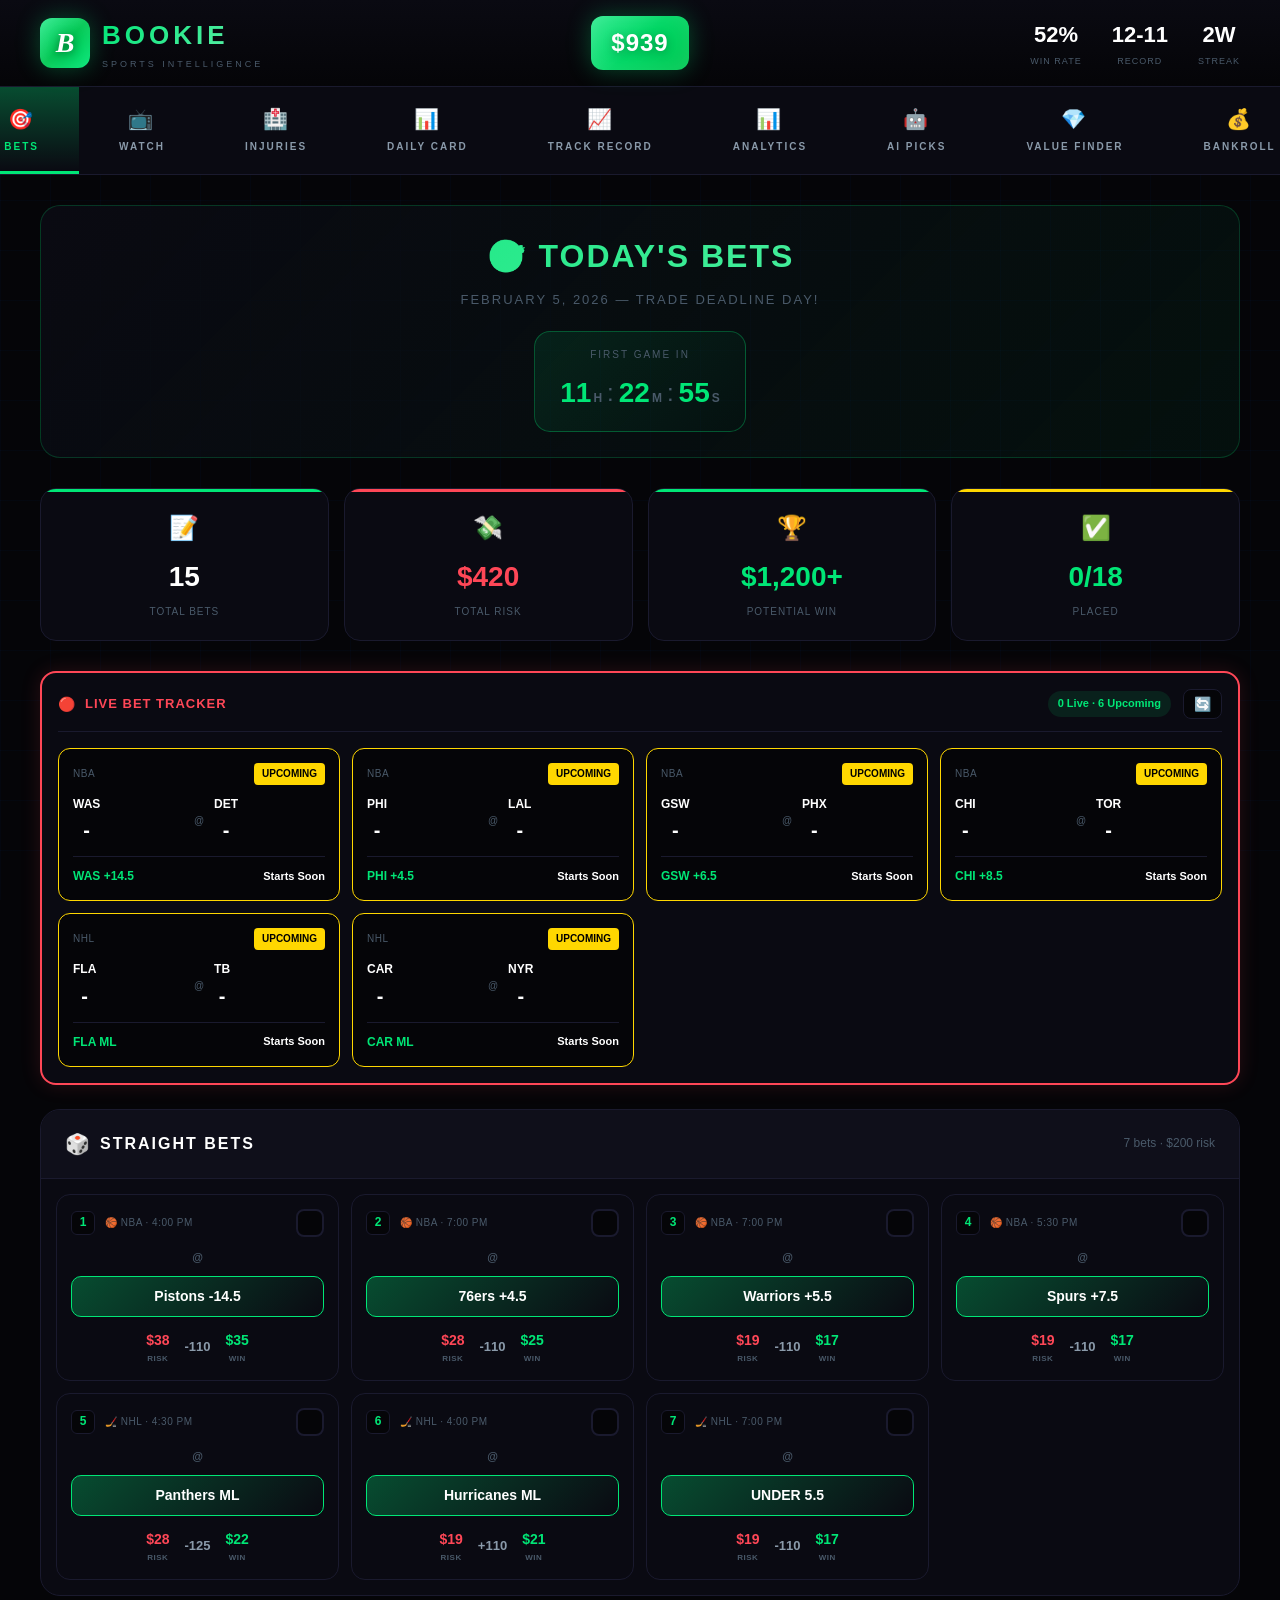
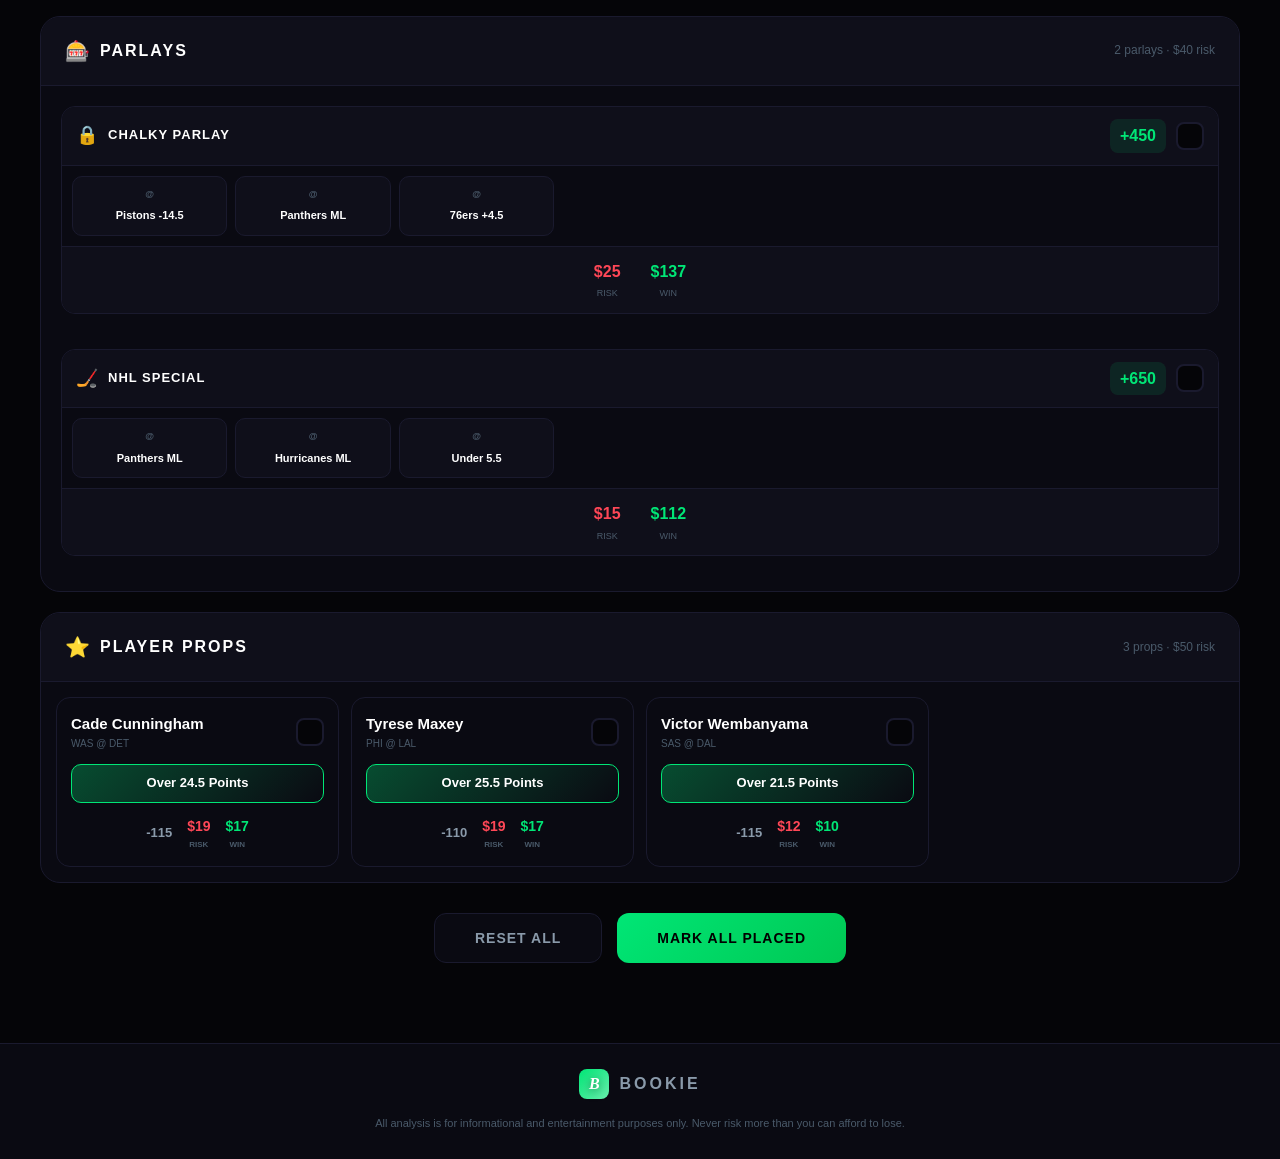
==== commit 2fa846c5: "Add 4 major features: Live Tracker, Analytics, AI Picks, Value Finder 1. LIVE SCORE TRACKER (Bets Pa" ====
--- a/index.html
+++ b/index.html
@@ -64,6 +64,18 @@
             <span class="nav-icon">📈</span>
             <span class="nav-text">TRACK RECORD</span>
         </a>
+        <a class="nav-item" data-page="analytics" data-theme="theme-analytics">
+            <span class="nav-icon">📊</span>
+            <span class="nav-text">ANALYTICS</span>
+        </a>
+        <a class="nav-item" data-page="ai" data-theme="theme-ai">
+            <span class="nav-icon">🤖</span>
+            <span class="nav-text">AI PICKS</span>
+        </a>
+        <a class="nav-item" data-page="arbitrage" data-theme="theme-arbitrage">
+            <span class="nav-icon">💎</span>
+            <span class="nav-text">VALUE FINDER</span>
+        </a>
         <a class="nav-item" data-page="bankroll" data-theme="theme-bankroll">
             <span class="nav-icon">💰</span>
             <span class="nav-text">BANKROLL</span>
@@ -102,6 +114,25 @@
                     <div class="summary-icon">✅</div>
                     <div class="summary-value" id="betsPlaced">0/15</div>
                     <div class="summary-label">Placed</div>
+                </div>
+            </div>
+
+            <!-- LIVE SCORE TRACKER -->
+            <div class="live-tracker-section">
+                <div class="live-tracker-header">
+                    <div class="live-header-left">
+                        <span class="live-icon pulse">🔴</span>
+                        <h3>LIVE BET TRACKER</h3>
+                    </div>
+                    <div class="live-header-right">
+                        <span class="live-status" id="liveStatus">3 Active</span>
+                        <button class="refresh-btn" onclick="refreshLiveScores()">
+                            <span class="refresh-icon">🔄</span>
+                        </button>
+                    </div>
+                </div>
+                <div class="live-tracker-grid" id="liveTrackerGrid">
+                    <!-- Populated by JS -->
                 </div>
             </div>
 
@@ -437,6 +468,231 @@
         </div>
 
         <!-- ═══════════════════════════════════════════════════════════════
+             ANALYTICS DASHBOARD PAGE
+             ═══════════════════════════════════════════════════════════════ -->
+        <div class="page-section" id="page-analytics">
+            <div class="page-header">
+                <div class="page-title">📊 PERFORMANCE ANALYTICS</div>
+                <div class="page-subtitle">Deep dive into your betting performance</div>
+            </div>
+
+            <!-- Overall Stats -->
+            <div class="analytics-hero">
+                <div class="analytics-hero-stat main">
+                    <div class="analytics-hero-value" id="analyticsROI">-6.1%</div>
+                    <div class="analytics-hero-label">Overall ROI</div>
+                </div>
+                <div class="analytics-hero-stat">
+                    <div class="analytics-hero-value" id="analyticsRecord">12-11</div>
+                    <div class="analytics-hero-label">Record</div>
+                </div>
+                <div class="analytics-hero-stat">
+                    <div class="analytics-hero-value" id="analyticsUnits">-3.22u</div>
+                    <div class="analytics-hero-label">Net Units</div>
+                </div>
+                <div class="analytics-hero-stat">
+                    <div class="analytics-hero-value" id="analyticsAvgOdds">-108</div>
+                    <div class="analytics-hero-label">Avg Odds</div>
+                </div>
+            </div>
+
+            <!-- ROI by Sport -->
+            <div class="analytics-section">
+                <div class="analytics-section-header">
+                    <span class="section-icon">🏆</span>
+                    <h3>ROI BY SPORT</h3>
+                </div>
+                <div class="analytics-sport-grid" id="analyticsBySport"></div>
+            </div>
+
+            <!-- ROI by Bet Type -->
+            <div class="analytics-section">
+                <div class="analytics-section-header">
+                    <span class="section-icon">🎯</span>
+                    <h3>ROI BY BET TYPE</h3>
+                </div>
+                <div class="analytics-type-grid" id="analyticsByType"></div>
+            </div>
+
+            <!-- Performance Chart -->
+            <div class="analytics-section">
+                <div class="analytics-section-header">
+                    <span class="section-icon">📈</span>
+                    <h3>BANKROLL OVER TIME</h3>
+                </div>
+                <div class="analytics-chart" id="bankrollChart"></div>
+            </div>
+
+            <!-- Best & Worst -->
+            <div class="analytics-section">
+                <div class="analytics-section-header">
+                    <span class="section-icon">🔥</span>
+                    <h3>HOT & COLD STREAKS</h3>
+                </div>
+                <div class="analytics-streaks" id="analyticsStreaks"></div>
+            </div>
+        </div>
+
+        <!-- ═══════════════════════════════════════════════════════════════
+             AI PICK GENERATOR PAGE
+             ═══════════════════════════════════════════════════════════════ -->
+        <div class="page-section" id="page-ai">
+            <div class="page-header">
+                <div class="page-title">🤖 AI PICK GENERATOR</div>
+                <div class="page-subtitle">Data-driven analysis for any matchup</div>
+            </div>
+
+            <!-- Game Selector -->
+            <div class="ai-input-section">
+                <div class="ai-input-header">
+                    <span class="ai-icon">🎮</span>
+                    <h3>SELECT A GAME TO ANALYZE</h3>
+                </div>
+                <div class="ai-game-selector">
+                    <select id="aiSportSelect" class="ai-select">
+                        <option value="">Select Sport</option>
+                        <option value="NBA">🏀 NBA</option>
+                        <option value="NHL">🏒 NHL</option>
+                        <option value="NCAAB">🏀 NCAAB</option>
+                        <option value="NFL">🏈 NFL</option>
+                    </select>
+                    <select id="aiGameSelect" class="ai-select" disabled>
+                        <option value="">Select Game</option>
+                    </select>
+                    <button class="ai-analyze-btn" id="aiAnalyzeBtn" onclick="runAIAnalysis()">
+                        <span class="btn-icon">🧠</span>
+                        ANALYZE
+                    </button>
+                </div>
+            </div>
+
+            <!-- AI Analysis Output -->
+            <div class="ai-output-section" id="aiOutputSection" style="display: none;">
+                <div class="ai-output-header">
+                    <div class="ai-matchup" id="aiMatchup"></div>
+                    <div class="ai-confidence" id="aiConfidence"></div>
+                </div>
+
+                <!-- Factors Grid -->
+                <div class="ai-factors-grid">
+                    <div class="ai-factor-card" id="aiTrendsCard">
+                        <div class="ai-factor-header">
+                            <span class="factor-icon">📊</span>
+                            <h4>ATS TRENDS</h4>
+                        </div>
+                        <div class="ai-factor-content" id="aiTrends"></div>
+                    </div>
+                    <div class="ai-factor-card" id="aiSharpCard">
+                        <div class="ai-factor-header">
+                            <span class="factor-icon">🧠</span>
+                            <h4>SHARP ACTION</h4>
+                        </div>
+                        <div class="ai-factor-content" id="aiSharp"></div>
+                    </div>
+                    <div class="ai-factor-card" id="aiH2HCard">
+                        <div class="ai-factor-header">
+                            <span class="factor-icon">⚔️</span>
+                            <h4>HEAD TO HEAD</h4>
+                        </div>
+                        <div class="ai-factor-content" id="aiH2H"></div>
+                    </div>
+                    <div class="ai-factor-card" id="aiInjuryCard">
+                        <div class="ai-factor-header">
+                            <span class="factor-icon">🏥</span>
+                            <h4>INJURY IMPACT</h4>
+                        </div>
+                        <div class="ai-factor-content" id="aiInjury"></div>
+                    </div>
+                </div>
+
+                <!-- AI Recommendation -->
+                <div class="ai-recommendation" id="aiRecommendation">
+                    <div class="ai-rec-header">
+                        <span class="rec-icon">🎯</span>
+                        <h3>AI RECOMMENDATION</h3>
+                    </div>
+                    <div class="ai-rec-pick" id="aiRecPick"></div>
+                    <div class="ai-rec-reasoning" id="aiRecReasoning"></div>
+                    <div class="ai-rec-units" id="aiRecUnits"></div>
+                </div>
+            </div>
+
+            <!-- Quick Picks -->
+            <div class="ai-quick-section">
+                <div class="ai-quick-header">
+                    <span class="quick-icon">⚡</span>
+                    <h3>TODAY'S AI TOP PICKS</h3>
+                    <span class="section-badge green">AUTO-GENERATED</span>
+                </div>
+                <div class="ai-quick-picks" id="aiQuickPicks"></div>
+            </div>
+        </div>
+
+        <!-- ═══════════════════════════════════════════════════════════════
+             VALUE FINDER / ARBITRAGE PAGE
+             ═══════════════════════════════════════════════════════════════ -->
+        <div class="page-section" id="page-arbitrage">
+            <div class="page-header">
+                <div class="page-title">💎 VALUE FINDER</div>
+                <div class="page-subtitle">Find +EV bets and arbitrage opportunities</div>
+            </div>
+
+            <!-- Value Summary -->
+            <div class="value-summary">
+                <div class="value-stat-card">
+                    <div class="value-stat-icon">💰</div>
+                    <div class="value-stat-value" id="valueOpps">3</div>
+                    <div class="value-stat-label">+EV Opportunities</div>
+                </div>
+                <div class="value-stat-card">
+                    <div class="value-stat-icon">📊</div>
+                    <div class="value-stat-value" id="valueBestEV">+4.2%</div>
+                    <div class="value-stat-label">Best Edge Today</div>
+                </div>
+                <div class="value-stat-card arb">
+                    <div class="value-stat-icon">🔄</div>
+                    <div class="value-stat-value" id="arbOpps">0</div>
+                    <div class="value-stat-label">Arb Opportunities</div>
+                </div>
+            </div>
+
+            <!-- Odds Comparison -->
+            <div class="odds-comparison-section">
+                <div class="odds-section-header">
+                    <span class="section-icon">📱</span>
+                    <h3>ODDS COMPARISON</h3>
+                    <span class="section-badge">LIVE ODDS</span>
+                </div>
+                <div class="odds-comparison-intro">
+                    <p>Compare odds across sportsbooks to find the best value. Green highlights = best available odds.</p>
+                </div>
+                <div class="odds-comparison-table" id="oddsComparisonTable"></div>
+            </div>
+
+            <!-- +EV Bets -->
+            <div class="ev-section">
+                <div class="ev-section-header">
+                    <span class="section-icon">💎</span>
+                    <h3>POSITIVE EV BETS</h3>
+                    <span class="section-badge gold">+EV</span>
+                </div>
+                <div class="ev-explainer">
+                    <p><strong>+EV (Positive Expected Value)</strong> means the odds offered are better than the "true" probability. Over time, betting +EV spots is profitable.</p>
+                </div>
+                <div class="ev-bets-list" id="evBetsList"></div>
+            </div>
+
+            <!-- Line Movement -->
+            <div class="line-movement-section">
+                <div class="line-section-header">
+                    <span class="section-icon">📈</span>
+                    <h3>LINE MOVEMENT TRACKER</h3>
+                </div>
+                <div class="line-movement-list" id="lineMovementList"></div>
+            </div>
+        </div>
+
+        <!-- ═══════════════════════════════════════════════════════════════
              BANKROLL PAGE
              ═══════════════════════════════════════════════════════════════ -->
         <div class="page-section" id="page-bankroll">
--- a/styles.css
+++ b/styles.css
@@ -6197,3 +6197,971 @@
         font-size: 11px;
     }
 }
+
+/* ═══════════════════════════════════════════════════════════════
+   NEW THEME COLORS
+   ═══════════════════════════════════════════════════════════════ */
+.theme-analytics { --accent-primary: #9c27b0; --accent-secondary: #e040fb; --accent-glow: rgba(156, 39, 176, 0.3); --gradient-primary: linear-gradient(135deg, #9c27b0 0%, #e040fb 100%); }
+.theme-ai { --accent-primary: #00bcd4; --accent-secondary: #4dd0e1; --accent-glow: rgba(0, 188, 212, 0.3); --gradient-primary: linear-gradient(135deg, #00bcd4 0%, #4dd0e1 100%); }
+.theme-arbitrage { --accent-primary: #ffd700; --accent-secondary: #ffeb3b; --accent-glow: rgba(255, 215, 0, 0.3); --gradient-primary: linear-gradient(135deg, #ffd700 0%, #ffeb3b 100%); }
+
+/* ═══════════════════════════════════════════════════════════════
+   LIVE SCORE TRACKER
+   ═══════════════════════════════════════════════════════════════ */
+.live-tracker-section {
+    background: var(--bg-card);
+    border: 2px solid var(--accent-red);
+    border-radius: 16px;
+    padding: 16px;
+    margin-bottom: 24px;
+    box-shadow: 0 0 20px rgba(255, 71, 87, 0.15);
+}
+
+.live-tracker-header {
+    display: flex;
+    justify-content: space-between;
+    align-items: center;
+    margin-bottom: 16px;
+    padding-bottom: 12px;
+    border-bottom: 1px solid var(--border);
+}
+
+.live-header-left {
+    display: flex;
+    align-items: center;
+    gap: 10px;
+}
+
+.live-icon {
+    font-size: 14px;
+}
+
+.live-icon.pulse {
+    animation: pulse 1.5s ease-in-out infinite;
+}
+
+@keyframes pulse {
+    0%, 100% { opacity: 1; }
+    50% { opacity: 0.4; }
+}
+
+.live-tracker-header h3 {
+    font-size: 13px;
+    font-weight: 800;
+    letter-spacing: 1px;
+    color: var(--accent-red);
+}
+
+.live-header-right {
+    display: flex;
+    align-items: center;
+    gap: 12px;
+}
+
+.live-status {
+    font-size: 11px;
+    font-weight: 600;
+    color: var(--accent-green);
+    padding: 4px 10px;
+    background: rgba(0, 230, 118, 0.1);
+    border-radius: 20px;
+}
+
+.refresh-btn {
+    background: var(--bg-dark);
+    border: 1px solid var(--border);
+    border-radius: 8px;
+    padding: 6px 10px;
+    cursor: pointer;
+    transition: all 0.2s ease;
+}
+
+.refresh-btn:hover {
+    background: var(--bg-card-hover);
+    border-color: var(--accent-primary);
+}
+
+.refresh-icon {
+    font-size: 14px;
+}
+
+.live-tracker-grid {
+    display: grid;
+    grid-template-columns: repeat(auto-fill, minmax(280px, 1fr));
+    gap: 12px;
+}
+
+.live-bet-card {
+    background: var(--bg-dark);
+    border: 1px solid var(--border);
+    border-radius: 12px;
+    padding: 14px;
+    transition: all 0.2s ease;
+}
+
+.live-bet-card.winning {
+    border-color: var(--accent-green);
+    box-shadow: 0 0 15px rgba(0, 230, 118, 0.15);
+}
+
+.live-bet-card.losing {
+    border-color: var(--accent-red);
+    box-shadow: 0 0 15px rgba(255, 71, 87, 0.15);
+}
+
+.live-bet-card.pending {
+    border-color: var(--accent-gold);
+}
+
+.live-bet-top {
+    display: flex;
+    justify-content: space-between;
+    align-items: center;
+    margin-bottom: 10px;
+}
+
+.live-bet-sport {
+    font-size: 10px;
+    color: var(--text-muted);
+    text-transform: uppercase;
+    letter-spacing: 0.5px;
+}
+
+.live-bet-status {
+    font-size: 10px;
+    font-weight: 700;
+    padding: 3px 8px;
+    border-radius: 4px;
+}
+
+.live-bet-status.live {
+    background: var(--accent-red);
+    color: #fff;
+}
+
+.live-bet-status.final {
+    background: var(--text-muted);
+    color: #fff;
+}
+
+.live-bet-status.upcoming {
+    background: var(--accent-gold);
+    color: #000;
+}
+
+.live-bet-matchup {
+    display: flex;
+    align-items: center;
+    justify-content: space-between;
+    margin-bottom: 10px;
+}
+
+.live-bet-team {
+    display: flex;
+    align-items: center;
+    gap: 8px;
+    flex: 1;
+}
+
+.live-bet-team.away {
+    justify-content: flex-start;
+}
+
+.live-bet-team.home {
+    justify-content: flex-end;
+    flex-direction: row-reverse;
+}
+
+.live-team-info {
+    text-align: center;
+}
+
+.live-team-abbr {
+    font-size: 12px;
+    font-weight: 700;
+    color: var(--text-primary);
+}
+
+.live-team-score {
+    font-size: 20px;
+    font-weight: 800;
+    color: var(--text-primary);
+}
+
+.live-bet-vs {
+    font-size: 10px;
+    color: var(--text-muted);
+    padding: 0 10px;
+}
+
+.live-bet-bottom {
+    display: flex;
+    justify-content: space-between;
+    align-items: center;
+    padding-top: 10px;
+    border-top: 1px solid var(--border);
+}
+
+.live-bet-pick {
+    font-size: 12px;
+    font-weight: 700;
+    color: var(--accent-primary);
+}
+
+.live-bet-result {
+    font-size: 11px;
+    font-weight: 600;
+}
+
+.live-bet-result.covering { color: var(--accent-green); }
+.live-bet-result.not-covering { color: var(--accent-red); }
+.live-bet-result.push { color: var(--accent-gold); }
+
+/* ═══════════════════════════════════════════════════════════════
+   ANALYTICS DASHBOARD
+   ═══════════════════════════════════════════════════════════════ */
+.analytics-hero {
+    display: grid;
+    grid-template-columns: 2fr 1fr 1fr 1fr;
+    gap: 16px;
+    margin-bottom: 24px;
+}
+
+.analytics-hero-stat {
+    background: var(--bg-card);
+    border: 1px solid var(--border);
+    border-radius: 16px;
+    padding: 20px;
+    text-align: center;
+}
+
+.analytics-hero-stat.main {
+    background: var(--gradient-primary);
+    border: none;
+}
+
+.analytics-hero-stat.main .analytics-hero-value {
+    font-size: 36px;
+    color: #fff;
+}
+
+.analytics-hero-stat.main .analytics-hero-label {
+    color: rgba(255, 255, 255, 0.8);
+}
+
+.analytics-hero-value {
+    font-size: 24px;
+    font-weight: 800;
+    color: var(--text-primary);
+    margin-bottom: 4px;
+}
+
+.analytics-hero-value.positive { color: var(--accent-green); }
+.analytics-hero-value.negative { color: var(--accent-red); }
+
+.analytics-hero-label {
+    font-size: 11px;
+    color: var(--text-muted);
+    text-transform: uppercase;
+    letter-spacing: 0.5px;
+}
+
+.analytics-section {
+    background: var(--bg-card);
+    border: 1px solid var(--border);
+    border-radius: 16px;
+    padding: 20px;
+    margin-bottom: 20px;
+}
+
+.analytics-section-header {
+    display: flex;
+    align-items: center;
+    gap: 10px;
+    margin-bottom: 16px;
+    padding-bottom: 12px;
+    border-bottom: 1px solid var(--border);
+}
+
+.analytics-section-header h3 {
+    font-size: 13px;
+    font-weight: 800;
+    letter-spacing: 1px;
+}
+
+.analytics-sport-grid, .analytics-type-grid {
+    display: grid;
+    grid-template-columns: repeat(auto-fill, minmax(150px, 1fr));
+    gap: 12px;
+}
+
+.analytics-sport-card, .analytics-type-card {
+    background: var(--bg-dark);
+    border: 1px solid var(--border);
+    border-radius: 12px;
+    padding: 16px;
+    text-align: center;
+    transition: all 0.2s ease;
+}
+
+.analytics-sport-card:hover, .analytics-type-card:hover {
+    transform: translateY(-2px);
+    border-color: var(--accent-primary);
+}
+
+.analytics-card-icon {
+    font-size: 24px;
+    margin-bottom: 8px;
+}
+
+.analytics-card-title {
+    font-size: 11px;
+    font-weight: 700;
+    color: var(--text-secondary);
+    margin-bottom: 8px;
+    text-transform: uppercase;
+}
+
+.analytics-card-roi {
+    font-size: 20px;
+    font-weight: 800;
+    margin-bottom: 4px;
+}
+
+.analytics-card-roi.positive { color: var(--accent-green); }
+.analytics-card-roi.negative { color: var(--accent-red); }
+
+.analytics-card-record {
+    font-size: 11px;
+    color: var(--text-muted);
+}
+
+.analytics-chart {
+    height: 200px;
+    background: var(--bg-dark);
+    border-radius: 12px;
+    padding: 20px;
+    position: relative;
+    overflow: hidden;
+}
+
+.chart-bar-container {
+    display: flex;
+    align-items: flex-end;
+    justify-content: space-around;
+    height: 100%;
+    gap: 8px;
+}
+
+.chart-bar {
+    flex: 1;
+    max-width: 40px;
+    background: var(--gradient-primary);
+    border-radius: 4px 4px 0 0;
+    position: relative;
+    transition: all 0.3s ease;
+}
+
+.chart-bar:hover {
+    opacity: 0.8;
+}
+
+.chart-bar-label {
+    position: absolute;
+    bottom: -20px;
+    left: 50%;
+    transform: translateX(-50%);
+    font-size: 9px;
+    color: var(--text-muted);
+}
+
+.analytics-streaks {
+    display: grid;
+    grid-template-columns: 1fr 1fr;
+    gap: 16px;
+}
+
+.streak-card {
+    background: var(--bg-dark);
+    border: 1px solid var(--border);
+    border-radius: 12px;
+    padding: 16px;
+}
+
+.streak-card.hot {
+    border-left: 3px solid var(--accent-green);
+}
+
+.streak-card.cold {
+    border-left: 3px solid var(--accent-red);
+}
+
+.streak-header {
+    display: flex;
+    align-items: center;
+    gap: 8px;
+    margin-bottom: 12px;
+}
+
+.streak-title {
+    font-size: 12px;
+    font-weight: 700;
+}
+
+.streak-card.hot .streak-title { color: var(--accent-green); }
+.streak-card.cold .streak-title { color: var(--accent-red); }
+
+.streak-content {
+    font-size: 11px;
+    color: var(--text-secondary);
+    line-height: 1.6;
+}
+
+/* ═══════════════════════════════════════════════════════════════
+   AI PICK GENERATOR
+   ═══════════════════════════════════════════════════════════════ */
+.ai-input-section {
+    background: var(--bg-card);
+    border: 1px solid var(--border);
+    border-radius: 16px;
+    padding: 20px;
+    margin-bottom: 24px;
+}
+
+.ai-input-header {
+    display: flex;
+    align-items: center;
+    gap: 10px;
+    margin-bottom: 16px;
+}
+
+.ai-icon {
+    font-size: 20px;
+}
+
+.ai-input-header h3 {
+    font-size: 13px;
+    font-weight: 800;
+    letter-spacing: 1px;
+}
+
+.ai-game-selector {
+    display: flex;
+    gap: 12px;
+    flex-wrap: wrap;
+}
+
+.ai-select {
+    flex: 1;
+    min-width: 150px;
+    padding: 12px 16px;
+    background: var(--bg-dark);
+    border: 1px solid var(--border);
+    border-radius: 10px;
+    color: var(--text-primary);
+    font-size: 13px;
+    cursor: pointer;
+    transition: all 0.2s ease;
+}
+
+.ai-select:hover, .ai-select:focus {
+    border-color: var(--accent-primary);
+    outline: none;
+}
+
+.ai-select:disabled {
+    opacity: 0.5;
+    cursor: not-allowed;
+}
+
+.ai-analyze-btn {
+    display: flex;
+    align-items: center;
+    gap: 8px;
+    padding: 12px 24px;
+    background: var(--gradient-primary);
+    border: none;
+    border-radius: 10px;
+    color: #fff;
+    font-size: 13px;
+    font-weight: 700;
+    cursor: pointer;
+    transition: all 0.2s ease;
+}
+
+.ai-analyze-btn:hover {
+    transform: translateY(-2px);
+    box-shadow: 0 4px 15px var(--accent-glow);
+}
+
+.ai-output-section {
+    background: var(--bg-card);
+    border: 1px solid var(--accent-primary);
+    border-radius: 16px;
+    padding: 20px;
+    margin-bottom: 24px;
+}
+
+.ai-output-header {
+    display: flex;
+    justify-content: space-between;
+    align-items: center;
+    margin-bottom: 20px;
+    padding-bottom: 16px;
+    border-bottom: 1px solid var(--border);
+}
+
+.ai-matchup {
+    font-size: 18px;
+    font-weight: 800;
+}
+
+.ai-confidence {
+    display: flex;
+    align-items: center;
+    gap: 8px;
+    padding: 8px 16px;
+    background: var(--bg-dark);
+    border-radius: 20px;
+}
+
+.confidence-label {
+    font-size: 10px;
+    color: var(--text-muted);
+    text-transform: uppercase;
+}
+
+.confidence-value {
+    font-size: 14px;
+    font-weight: 800;
+}
+
+.confidence-value.high { color: var(--accent-green); }
+.confidence-value.medium { color: var(--accent-gold); }
+.confidence-value.low { color: var(--accent-red); }
+
+.ai-factors-grid {
+    display: grid;
+    grid-template-columns: repeat(2, 1fr);
+    gap: 16px;
+    margin-bottom: 20px;
+}
+
+.ai-factor-card {
+    background: var(--bg-dark);
+    border: 1px solid var(--border);
+    border-radius: 12px;
+    padding: 16px;
+}
+
+.ai-factor-header {
+    display: flex;
+    align-items: center;
+    gap: 8px;
+    margin-bottom: 12px;
+}
+
+.factor-icon {
+    font-size: 16px;
+}
+
+.ai-factor-header h4 {
+    font-size: 11px;
+    font-weight: 700;
+    letter-spacing: 0.5px;
+    color: var(--text-secondary);
+}
+
+.ai-factor-content {
+    font-size: 12px;
+    color: var(--text-primary);
+    line-height: 1.6;
+}
+
+.ai-recommendation {
+    background: linear-gradient(135deg, rgba(0, 230, 118, 0.1) 0%, rgba(0, 102, 255, 0.1) 100%);
+    border: 1px solid var(--accent-green);
+    border-radius: 12px;
+    padding: 20px;
+}
+
+.ai-rec-header {
+    display: flex;
+    align-items: center;
+    gap: 10px;
+    margin-bottom: 16px;
+}
+
+.rec-icon {
+    font-size: 20px;
+}
+
+.ai-rec-header h3 {
+    font-size: 14px;
+    font-weight: 800;
+    color: var(--accent-green);
+}
+
+.ai-rec-pick {
+    font-size: 24px;
+    font-weight: 800;
+    color: var(--text-primary);
+    margin-bottom: 12px;
+}
+
+.ai-rec-reasoning {
+    font-size: 13px;
+    color: var(--text-secondary);
+    line-height: 1.6;
+    margin-bottom: 12px;
+}
+
+.ai-rec-units {
+    display: inline-block;
+    padding: 8px 16px;
+    background: var(--accent-green);
+    color: #000;
+    font-size: 12px;
+    font-weight: 700;
+    border-radius: 20px;
+}
+
+.ai-quick-section {
+    background: var(--bg-card);
+    border: 1px solid var(--border);
+    border-radius: 16px;
+    padding: 20px;
+}
+
+.ai-quick-header {
+    display: flex;
+    align-items: center;
+    gap: 10px;
+    margin-bottom: 16px;
+    padding-bottom: 12px;
+    border-bottom: 1px solid var(--border);
+}
+
+.ai-quick-header h3 {
+    font-size: 13px;
+    font-weight: 800;
+    letter-spacing: 1px;
+    flex: 1;
+}
+
+.ai-quick-picks {
+    display: grid;
+    gap: 12px;
+}
+
+.ai-quick-card {
+    display: flex;
+    align-items: center;
+    gap: 16px;
+    background: var(--bg-dark);
+    border: 1px solid var(--border);
+    border-radius: 12px;
+    padding: 16px;
+    transition: all 0.2s ease;
+}
+
+.ai-quick-card:hover {
+    border-color: var(--accent-primary);
+    transform: translateX(4px);
+}
+
+.ai-quick-rank {
+    font-size: 18px;
+    font-weight: 800;
+    color: var(--accent-primary);
+    width: 30px;
+}
+
+.ai-quick-teams {
+    display: flex;
+    align-items: center;
+    gap: 8px;
+}
+
+.ai-quick-info {
+    flex: 1;
+}
+
+.ai-quick-matchup {
+    font-size: 13px;
+    font-weight: 700;
+    margin-bottom: 2px;
+}
+
+.ai-quick-meta {
+    font-size: 10px;
+    color: var(--text-muted);
+}
+
+.ai-quick-pick {
+    text-align: right;
+}
+
+.ai-quick-line {
+    font-size: 14px;
+    font-weight: 800;
+    color: var(--accent-primary);
+    margin-bottom: 2px;
+}
+
+.ai-quick-confidence {
+    font-size: 10px;
+    color: var(--accent-green);
+}
+
+/* ═══════════════════════════════════════════════════════════════
+   VALUE FINDER / ARBITRAGE
+   ═══════════════════════════════════════════════════════════════ */
+.value-summary {
+    display: grid;
+    grid-template-columns: repeat(3, 1fr);
+    gap: 16px;
+    margin-bottom: 24px;
+}
+
+.value-stat-card {
+    background: var(--bg-card);
+    border: 1px solid var(--border);
+    border-radius: 16px;
+    padding: 20px;
+    text-align: center;
+}
+
+.value-stat-card.arb {
+    background: linear-gradient(135deg, rgba(255, 215, 0, 0.1) 0%, rgba(255, 235, 59, 0.05) 100%);
+    border-color: var(--accent-gold);
+}
+
+.value-stat-icon {
+    font-size: 24px;
+    margin-bottom: 8px;
+}
+
+.value-stat-value {
+    font-size: 28px;
+    font-weight: 800;
+    color: var(--accent-green);
+    margin-bottom: 4px;
+}
+
+.value-stat-label {
+    font-size: 11px;
+    color: var(--text-muted);
+    text-transform: uppercase;
+}
+
+.odds-comparison-section, .ev-section, .line-movement-section {
+    background: var(--bg-card);
+    border: 1px solid var(--border);
+    border-radius: 16px;
+    padding: 20px;
+    margin-bottom: 20px;
+}
+
+.odds-section-header, .ev-section-header, .line-section-header {
+    display: flex;
+    align-items: center;
+    gap: 10px;
+    margin-bottom: 12px;
+}
+
+.odds-section-header h3, .ev-section-header h3, .line-section-header h3 {
+    font-size: 13px;
+    font-weight: 800;
+    letter-spacing: 1px;
+    flex: 1;
+}
+
+.odds-comparison-intro, .ev-explainer {
+    font-size: 12px;
+    color: var(--text-secondary);
+    margin-bottom: 16px;
+    padding-bottom: 16px;
+    border-bottom: 1px solid var(--border);
+}
+
+.odds-comparison-table {
+    overflow-x: auto;
+}
+
+.odds-table {
+    width: 100%;
+    border-collapse: collapse;
+    font-size: 12px;
+}
+
+.odds-table th {
+    background: var(--bg-dark);
+    padding: 12px 8px;
+    text-align: center;
+    font-weight: 700;
+    color: var(--text-secondary);
+    border-bottom: 1px solid var(--border);
+}
+
+.odds-table td {
+    padding: 12px 8px;
+    text-align: center;
+    border-bottom: 1px solid var(--border);
+}
+
+.odds-table .game-cell {
+    text-align: left;
+    font-weight: 600;
+}
+
+.odds-table .best-odds {
+    background: rgba(0, 230, 118, 0.15);
+    color: var(--accent-green);
+    font-weight: 700;
+}
+
+.ev-bets-list {
+    display: flex;
+    flex-direction: column;
+    gap: 12px;
+}
+
+.ev-bet-card {
+    display: flex;
+    align-items: center;
+    gap: 16px;
+    background: var(--bg-dark);
+    border: 1px solid var(--accent-green);
+    border-radius: 12px;
+    padding: 16px;
+}
+
+.ev-bet-edge {
+    background: var(--accent-green);
+    color: #000;
+    font-size: 14px;
+    font-weight: 800;
+    padding: 8px 12px;
+    border-radius: 8px;
+    min-width: 60px;
+    text-align: center;
+}
+
+.ev-bet-info {
+    flex: 1;
+}
+
+.ev-bet-game {
+    font-size: 13px;
+    font-weight: 700;
+    margin-bottom: 4px;
+}
+
+.ev-bet-pick {
+    font-size: 12px;
+    color: var(--text-secondary);
+}
+
+.ev-bet-odds {
+    text-align: right;
+}
+
+.ev-bet-current {
+    font-size: 14px;
+    font-weight: 700;
+    color: var(--accent-green);
+    margin-bottom: 2px;
+}
+
+.ev-bet-fair {
+    font-size: 10px;
+    color: var(--text-muted);
+}
+
+.line-movement-list {
+    display: flex;
+    flex-direction: column;
+    gap: 12px;
+}
+
+.line-movement-card {
+    display: flex;
+    align-items: center;
+    gap: 16px;
+    background: var(--bg-dark);
+    border: 1px solid var(--border);
+    border-radius: 12px;
+    padding: 16px;
+}
+
+.line-movement-card.steam {
+    border-color: var(--accent-red);
+}
+
+.line-direction {
+    font-size: 20px;
+}
+
+.line-info {
+    flex: 1;
+}
+
+.line-game {
+    font-size: 13px;
+    font-weight: 700;
+    margin-bottom: 4px;
+}
+
+.line-detail {
+    font-size: 11px;
+    color: var(--text-secondary);
+}
+
+.line-change {
+    text-align: right;
+}
+
+.line-from-to {
+    font-size: 12px;
+    color: var(--text-primary);
+    margin-bottom: 2px;
+}
+
+.line-timestamp {
+    font-size: 10px;
+    color: var(--text-muted);
+}
+
+/* Mobile Responsive for new features */
+@media (max-width: 768px) {
+    .analytics-hero {
+        grid-template-columns: 1fr 1fr;
+    }
+
+    .analytics-hero-stat.main {
+        grid-column: span 2;
+    }
+
+    .ai-factors-grid {
+        grid-template-columns: 1fr;
+    }
+
+    .value-summary {
+        grid-template-columns: 1fr;
+    }
+
+    .live-tracker-grid {
+        grid-template-columns: 1fr;
+    }
+}
+
+@media (max-width: 480px) {
+    .ai-game-selector {
+        flex-direction: column;
+    }
+
+    .analytics-streaks {
+        grid-template-columns: 1fr;
+    }
+}
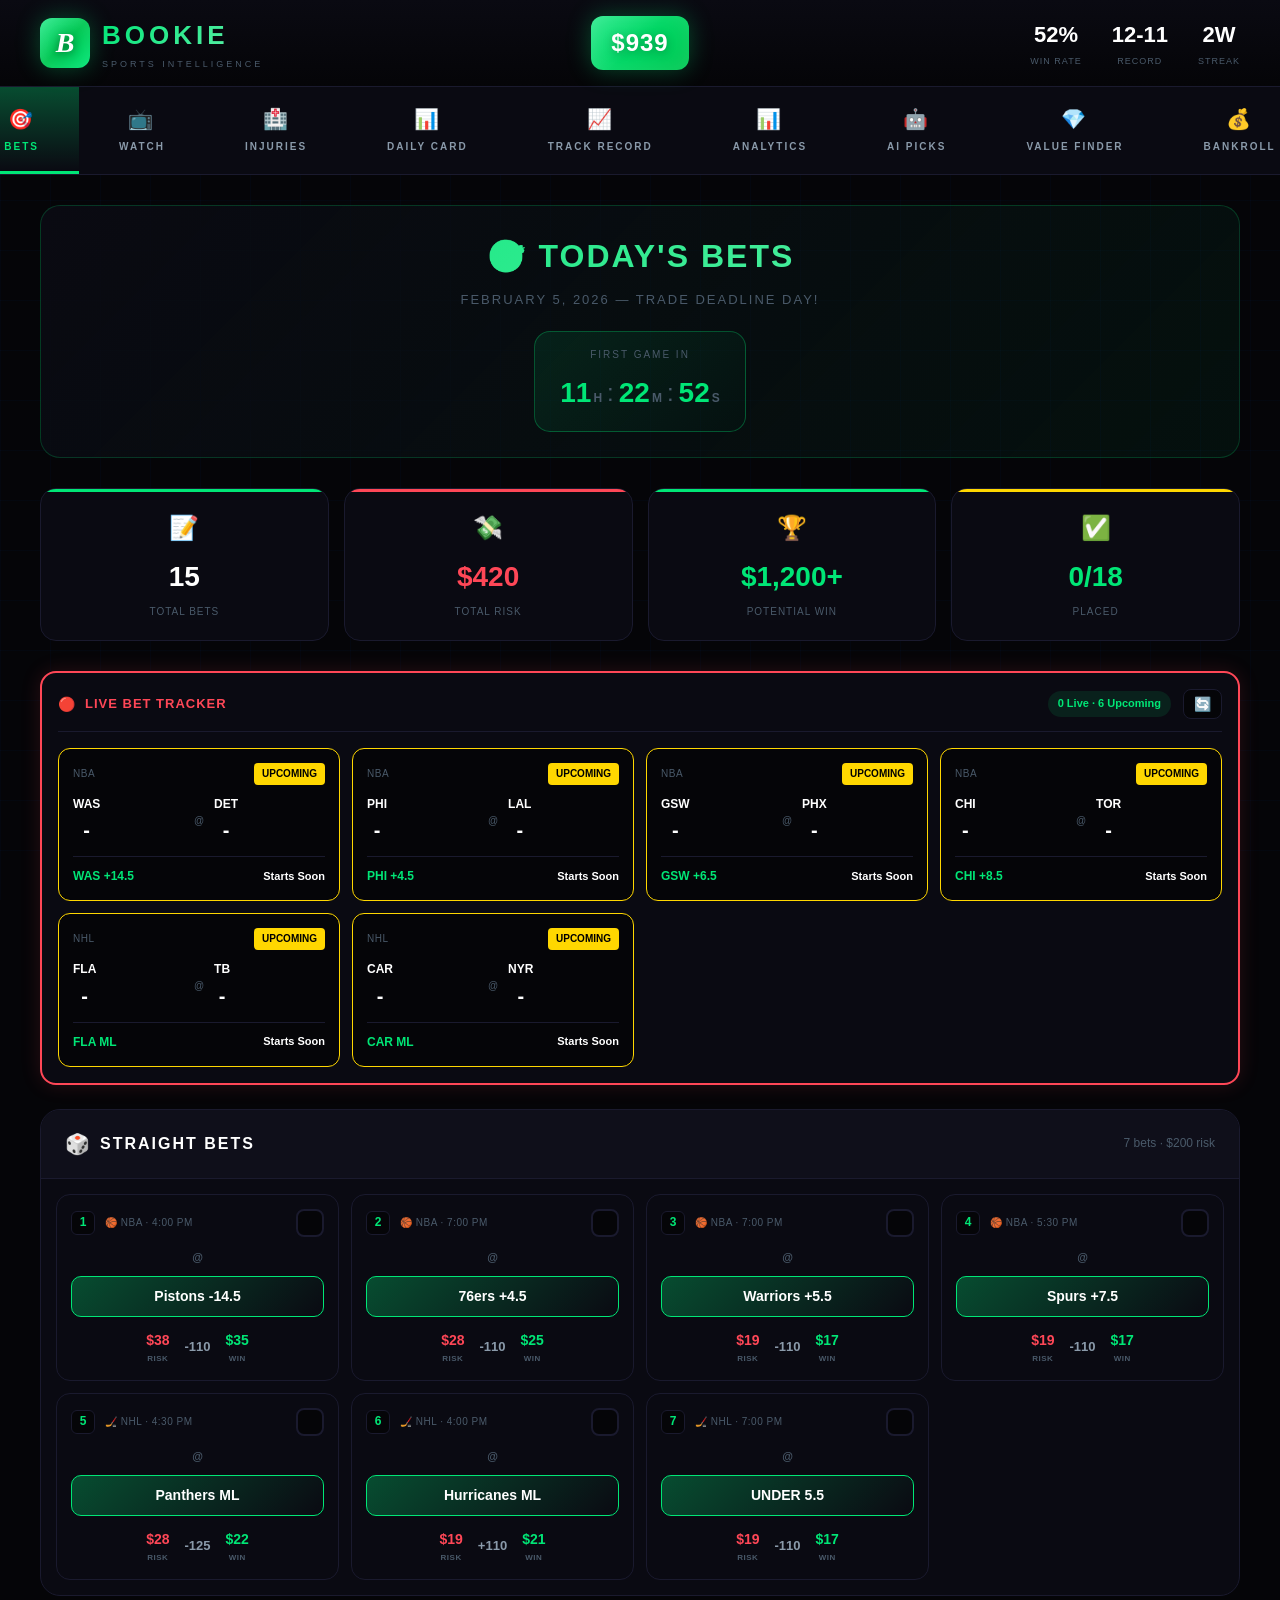
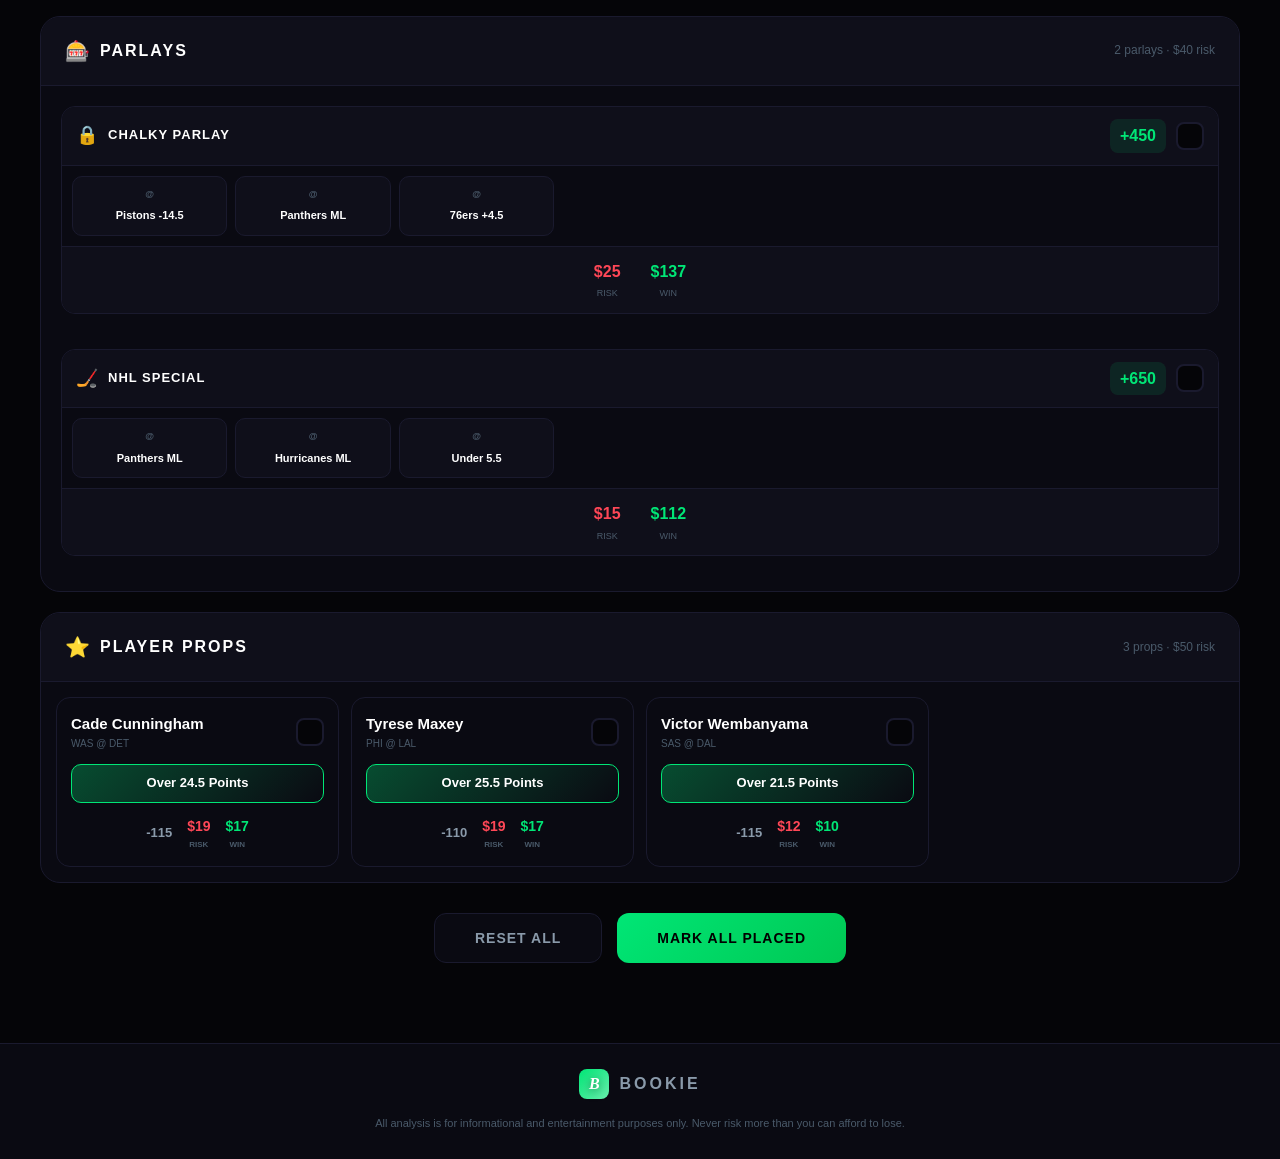
==== commit 1a24539f: "Redesign Analytics, AI Picks, and Value Finder pages - Remove cluttered explainer text from Daily Ca" ====
--- a/index.html
+++ b/index.html
@@ -268,80 +268,6 @@
                 <div class="page-subtitle">February 5, 2026 — Sharp Analysis</div>
             </div>
 
-            <!-- DATA SOURCES BAR -->
-            <div class="data-sources-bar">
-                <div class="sources-left">
-                    <span class="sources-label">📡 LIVE DATA</span>
-                    <span class="sources-list">TheSpread.com · Action Network · FOX Sports · TeamRankings</span>
-                </div>
-                <div class="sources-right">
-                    <span class="last-updated">Last Updated: Feb 5, 2026 6:00 PM ET</span>
-                </div>
-            </div>
-
-            <!-- SHARP VS PUBLIC EXPLAINER -->
-            <div class="explainer-section">
-                <div class="explainer-header" onclick="toggleExplainer()">
-                    <span class="explainer-icon">📚</span>
-                    <h3>WHAT IS SHARP VS PUBLIC BETTING?</h3>
-                    <span class="explainer-toggle" id="explainerToggle">▼</span>
-                </div>
-                <div class="explainer-content" id="explainerContent">
-                    <div class="explainer-grid">
-                        <div class="explainer-card public">
-                            <div class="explainer-card-header">
-                                <span class="explainer-emoji">🎰</span>
-                                <h4>PUBLIC BETTORS</h4>
-                            </div>
-                            <ul>
-                                <li><strong>Who:</strong> Casual, recreational bettors</li>
-                                <li><strong>Behavior:</strong> Bet on favorites, popular teams, overs</li>
-                                <li><strong>Volume:</strong> High number of bets, smaller amounts</li>
-                                <li><strong>Signals:</strong> High % of bets on one side</li>
-                            </ul>
-                        </div>
-                        <div class="explainer-card sharp">
-                            <div class="explainer-card-header">
-                                <span class="explainer-emoji">🧠</span>
-                                <h4>SHARP BETTORS</h4>
-                            </div>
-                            <ul>
-                                <li><strong>Who:</strong> Professional bettors, syndicates</li>
-                                <li><strong>Behavior:</strong> Find value, bet against public</li>
-                                <li><strong>Volume:</strong> Fewer bets, MUCH larger amounts</li>
-                                <li><strong>Signals:</strong> High % of money despite low % of bets</li>
-                            </ul>
-                        </div>
-                    </div>
-                    <div class="explainer-key-insight">
-                        <span class="key-icon">🔑</span>
-                        <div class="key-text">
-                            <strong>THE KEY INSIGHT:</strong> When 70% of bets are on Team A, but 60% of <em>money</em> is on Team B,
-                            sharps are fading the public. This is called a <strong>"reverse line movement"</strong> signal —
-                            the line should move toward Team A with all those bets, but if it moves toward Team B instead,
-                            sportsbooks are respecting the sharp money.
-                        </div>
-                    </div>
-                    <div class="explainer-how-to-use">
-                        <h4>📊 HOW TO READ THE CHARTS BELOW</h4>
-                        <div class="how-to-grid">
-                            <div class="how-to-item">
-                                <span class="how-icon green">✅</span>
-                                <span><strong>Sharp Play:</strong> Sharp money ≥60% = Follow the pros</span>
-                            </div>
-                            <div class="how-to-item">
-                                <span class="how-icon yellow">⚖️</span>
-                                <span><strong>Fade Alert:</strong> Public ≥70% + sharp opposite = Fade public</span>
-                            </div>
-                            <div class="how-to-item">
-                                <span class="how-icon red">⚠️</span>
-                                <span><strong>Caution:</strong> Public and sharp aligned ≥65% = Trap potential</span>
-                            </div>
-                        </div>
-                    </div>
-                </div>
-            </div>
-
             <!-- SHARP VS PUBLIC SUMMARY -->
             <div class="sharp-summary">
                 <div class="sharp-summary-header">
@@ -472,64 +398,89 @@
              ═══════════════════════════════════════════════════════════════ -->
         <div class="page-section" id="page-analytics">
             <div class="page-header">
-                <div class="page-title">📊 PERFORMANCE ANALYTICS</div>
-                <div class="page-subtitle">Deep dive into your betting performance</div>
-            </div>
-
-            <!-- Overall Stats -->
-            <div class="analytics-hero">
-                <div class="analytics-hero-stat main">
-                    <div class="analytics-hero-value" id="analyticsROI">-6.1%</div>
-                    <div class="analytics-hero-label">Overall ROI</div>
-                </div>
-                <div class="analytics-hero-stat">
-                    <div class="analytics-hero-value" id="analyticsRecord">12-11</div>
-                    <div class="analytics-hero-label">Record</div>
-                </div>
-                <div class="analytics-hero-stat">
-                    <div class="analytics-hero-value" id="analyticsUnits">-3.22u</div>
-                    <div class="analytics-hero-label">Net Units</div>
-                </div>
-                <div class="analytics-hero-stat">
-                    <div class="analytics-hero-value" id="analyticsAvgOdds">-108</div>
-                    <div class="analytics-hero-label">Avg Odds</div>
-                </div>
-            </div>
-
-            <!-- ROI by Sport -->
-            <div class="analytics-section">
-                <div class="analytics-section-header">
-                    <span class="section-icon">🏆</span>
-                    <h3>ROI BY SPORT</h3>
-                </div>
-                <div class="analytics-sport-grid" id="analyticsBySport"></div>
-            </div>
-
-            <!-- ROI by Bet Type -->
-            <div class="analytics-section">
-                <div class="analytics-section-header">
-                    <span class="section-icon">🎯</span>
-                    <h3>ROI BY BET TYPE</h3>
-                </div>
-                <div class="analytics-type-grid" id="analyticsByType"></div>
-            </div>
-
-            <!-- Performance Chart -->
-            <div class="analytics-section">
-                <div class="analytics-section-header">
-                    <span class="section-icon">📈</span>
-                    <h3>BANKROLL OVER TIME</h3>
-                </div>
-                <div class="analytics-chart" id="bankrollChart"></div>
-            </div>
-
-            <!-- Best & Worst -->
-            <div class="analytics-section">
-                <div class="analytics-section-header">
-                    <span class="section-icon">🔥</span>
-                    <h3>HOT & COLD STREAKS</h3>
-                </div>
-                <div class="analytics-streaks" id="analyticsStreaks"></div>
+                <div class="page-title">📊 ANALYTICS</div>
+                <div class="page-subtitle">Performance Intelligence Dashboard</div>
+            </div>
+
+            <!-- Main Performance Card -->
+            <div class="analytics-main-card">
+                <div class="analytics-main-left">
+                    <div class="analytics-roi-display">
+                        <div class="roi-ring" id="roiRing">
+                            <svg viewBox="0 0 100 100">
+                                <circle cx="50" cy="50" r="45" class="roi-ring-bg"/>
+                                <circle cx="50" cy="50" r="45" class="roi-ring-fill" id="roiRingFill"/>
+                            </svg>
+                            <div class="roi-ring-content">
+                                <span class="roi-value" id="analyticsROI">52%</span>
+                                <span class="roi-label">WIN RATE</span>
+                            </div>
+                        </div>
+                    </div>
+                </div>
+                <div class="analytics-main-right">
+                    <div class="analytics-stat-row">
+                        <div class="analytics-stat-item">
+                            <span class="stat-number" id="analyticsRecord">12-11</span>
+                            <span class="stat-label">RECORD</span>
+                        </div>
+                        <div class="analytics-stat-item">
+                            <span class="stat-number" id="analyticsUnits">-3.22u</span>
+                            <span class="stat-label">NET UNITS</span>
+                        </div>
+                    </div>
+                    <div class="analytics-stat-row">
+                        <div class="analytics-stat-item">
+                            <span class="stat-number" id="analyticsAvgOdds">-108</span>
+                            <span class="stat-label">AVG ODDS</span>
+                        </div>
+                        <div class="analytics-stat-item">
+                            <span class="stat-number" id="analyticsStreak">4W</span>
+                            <span class="stat-label">STREAK</span>
+                        </div>
+                    </div>
+                </div>
+            </div>
+
+            <!-- Bankroll Chart -->
+            <div class="analytics-chart-section">
+                <div class="analytics-chart-header">
+                    <h3>BANKROLL PERFORMANCE</h3>
+                    <div class="chart-period-tabs">
+                        <button class="period-tab active" data-period="week">7D</button>
+                        <button class="period-tab" data-period="month">30D</button>
+                        <button class="period-tab" data-period="all">ALL</button>
+                    </div>
+                </div>
+                <div class="analytics-chart-container" id="bankrollChart"></div>
+                <div class="chart-legend">
+                    <span class="legend-item"><span class="legend-dot green"></span>Profit</span>
+                    <span class="legend-item"><span class="legend-dot red"></span>Loss</span>
+                </div>
+            </div>
+
+            <!-- Sport Breakdown -->
+            <div class="analytics-breakdown-section">
+                <div class="breakdown-header">
+                    <h3>BREAKDOWN BY SPORT</h3>
+                </div>
+                <div class="analytics-sport-bars" id="analyticsBySport"></div>
+            </div>
+
+            <!-- Bet Type Performance -->
+            <div class="analytics-breakdown-section">
+                <div class="breakdown-header">
+                    <h3>BREAKDOWN BY BET TYPE</h3>
+                </div>
+                <div class="analytics-type-bars" id="analyticsByType"></div>
+            </div>
+
+            <!-- Insights -->
+            <div class="analytics-insights-section">
+                <div class="insights-header">
+                    <h3>PERFORMANCE INSIGHTS</h3>
+                </div>
+                <div class="analytics-insights-grid" id="analyticsInsights"></div>
             </div>
         </div>
 
@@ -538,93 +489,134 @@
              ═══════════════════════════════════════════════════════════════ -->
         <div class="page-section" id="page-ai">
             <div class="page-header">
-                <div class="page-title">🤖 AI PICK GENERATOR</div>
-                <div class="page-subtitle">Data-driven analysis for any matchup</div>
-            </div>
-
-            <!-- Game Selector -->
-            <div class="ai-input-section">
-                <div class="ai-input-header">
-                    <span class="ai-icon">🎮</span>
+                <div class="page-title">🤖 AI PICKS</div>
+                <div class="page-subtitle">Neural Network Analysis Engine</div>
+            </div>
+
+            <!-- AI Hero Section -->
+            <div class="ai-hero-section">
+                <div class="ai-hero-visual">
+                    <div class="ai-brain-icon">
+                        <div class="brain-pulse"></div>
+                        <span>🧠</span>
+                    </div>
+                    <div class="ai-status">
+                        <span class="status-dot pulse"></span>
+                        <span class="status-text">ANALYZING GAMES</span>
+                    </div>
+                </div>
+                <div class="ai-hero-stats">
+                    <div class="ai-hero-stat">
+                        <span class="ai-stat-value">7</span>
+                        <span class="ai-stat-label">Games Today</span>
+                    </div>
+                    <div class="ai-hero-stat">
+                        <span class="ai-stat-value">85%</span>
+                        <span class="ai-stat-label">Model Confidence</span>
+                    </div>
+                    <div class="ai-hero-stat">
+                        <span class="ai-stat-value">3</span>
+                        <span class="ai-stat-label">Strong Signals</span>
+                    </div>
+                </div>
+            </div>
+
+            <!-- Sport Selector - Modern Toggle Buttons -->
+            <div class="ai-sport-selector">
+                <div class="sport-toggle-group" id="aiSportToggles">
+                    <button class="sport-toggle" data-sport="NBA">
+                        <span class="sport-icon">🏀</span>
+                        <span class="sport-name">NBA</span>
+                        <span class="sport-count">4</span>
+                    </button>
+                    <button class="sport-toggle" data-sport="NHL">
+                        <span class="sport-icon">🏒</span>
+                        <span class="sport-name">NHL</span>
+                        <span class="sport-count">3</span>
+                    </button>
+                    <button class="sport-toggle" data-sport="NCAAB">
+                        <span class="sport-icon">🎓</span>
+                        <span class="sport-name">NCAAB</span>
+                        <span class="sport-count">0</span>
+                    </button>
+                </div>
+            </div>
+
+            <!-- Game Cards Grid -->
+            <div class="ai-games-section">
+                <div class="ai-games-header">
                     <h3>SELECT A GAME TO ANALYZE</h3>
-                </div>
-                <div class="ai-game-selector">
-                    <select id="aiSportSelect" class="ai-select">
-                        <option value="">Select Sport</option>
-                        <option value="NBA">🏀 NBA</option>
-                        <option value="NHL">🏒 NHL</option>
-                        <option value="NCAAB">🏀 NCAAB</option>
-                        <option value="NFL">🏈 NFL</option>
-                    </select>
-                    <select id="aiGameSelect" class="ai-select" disabled>
-                        <option value="">Select Game</option>
-                    </select>
-                    <button class="ai-analyze-btn" id="aiAnalyzeBtn" onclick="runAIAnalysis()">
-                        <span class="btn-icon">🧠</span>
-                        ANALYZE
-                    </button>
-                </div>
-            </div>
+                    <span class="ai-games-count" id="aiGamesCount">4 games available</span>
+                </div>
+                <div class="ai-games-grid" id="aiGamesGrid">
+                    <!-- Populated by JS -->
+                </div>
+            </div>
+
+            <!-- Hidden selects for backward compatibility -->
+            <select id="aiSportSelect" style="display:none;"></select>
+            <select id="aiGameSelect" style="display:none;"></select>
 
             <!-- AI Analysis Output -->
             <div class="ai-output-section" id="aiOutputSection" style="display: none;">
-                <div class="ai-output-header">
-                    <div class="ai-matchup" id="aiMatchup"></div>
-                    <div class="ai-confidence" id="aiConfidence"></div>
-                </div>
-
-                <!-- Factors Grid -->
-                <div class="ai-factors-grid">
-                    <div class="ai-factor-card" id="aiTrendsCard">
-                        <div class="ai-factor-header">
-                            <span class="factor-icon">📊</span>
-                            <h4>ATS TRENDS</h4>
-                        </div>
-                        <div class="ai-factor-content" id="aiTrends"></div>
-                    </div>
-                    <div class="ai-factor-card" id="aiSharpCard">
-                        <div class="ai-factor-header">
-                            <span class="factor-icon">🧠</span>
-                            <h4>SHARP ACTION</h4>
-                        </div>
-                        <div class="ai-factor-content" id="aiSharp"></div>
-                    </div>
-                    <div class="ai-factor-card" id="aiH2HCard">
-                        <div class="ai-factor-header">
-                            <span class="factor-icon">⚔️</span>
-                            <h4>HEAD TO HEAD</h4>
-                        </div>
-                        <div class="ai-factor-content" id="aiH2H"></div>
-                    </div>
-                    <div class="ai-factor-card" id="aiInjuryCard">
-                        <div class="ai-factor-header">
-                            <span class="factor-icon">🏥</span>
-                            <h4>INJURY IMPACT</h4>
-                        </div>
-                        <div class="ai-factor-content" id="aiInjury"></div>
-                    </div>
-                </div>
-
-                <!-- AI Recommendation -->
-                <div class="ai-recommendation" id="aiRecommendation">
-                    <div class="ai-rec-header">
-                        <span class="rec-icon">🎯</span>
-                        <h3>AI RECOMMENDATION</h3>
-                    </div>
-                    <div class="ai-rec-pick" id="aiRecPick"></div>
-                    <div class="ai-rec-reasoning" id="aiRecReasoning"></div>
-                    <div class="ai-rec-units" id="aiRecUnits"></div>
-                </div>
-            </div>
-
-            <!-- Quick Picks -->
-            <div class="ai-quick-section">
-                <div class="ai-quick-header">
-                    <span class="quick-icon">⚡</span>
-                    <h3>TODAY'S AI TOP PICKS</h3>
-                    <span class="section-badge green">AUTO-GENERATED</span>
-                </div>
-                <div class="ai-quick-picks" id="aiQuickPicks"></div>
+                <div class="ai-output-card">
+                    <div class="ai-output-header">
+                        <div class="ai-matchup" id="aiMatchup"></div>
+                        <div class="ai-confidence-ring" id="aiConfidence"></div>
+                    </div>
+
+                    <!-- Factors Grid -->
+                    <div class="ai-factors-grid">
+                        <div class="ai-factor-card" id="aiTrendsCard">
+                            <div class="ai-factor-header">
+                                <span class="factor-icon">📊</span>
+                                <h4>ATS TRENDS</h4>
+                            </div>
+                            <div class="ai-factor-content" id="aiTrends"></div>
+                        </div>
+                        <div class="ai-factor-card" id="aiSharpCard">
+                            <div class="ai-factor-header">
+                                <span class="factor-icon">🧠</span>
+                                <h4>SHARP ACTION</h4>
+                            </div>
+                            <div class="ai-factor-content" id="aiSharp"></div>
+                        </div>
+                        <div class="ai-factor-card" id="aiH2HCard">
+                            <div class="ai-factor-header">
+                                <span class="factor-icon">⚔️</span>
+                                <h4>HEAD TO HEAD</h4>
+                            </div>
+                            <div class="ai-factor-content" id="aiH2H"></div>
+                        </div>
+                        <div class="ai-factor-card" id="aiInjuryCard">
+                            <div class="ai-factor-header">
+                                <span class="factor-icon">🏥</span>
+                                <h4>INJURY IMPACT</h4>
+                            </div>
+                            <div class="ai-factor-content" id="aiInjury"></div>
+                        </div>
+                    </div>
+
+                    <!-- AI Recommendation -->
+                    <div class="ai-recommendation" id="aiRecommendation">
+                        <div class="ai-rec-badge">AI RECOMMENDATION</div>
+                        <div class="ai-rec-pick" id="aiRecPick"></div>
+                        <div class="ai-rec-reasoning" id="aiRecReasoning"></div>
+                        <div class="ai-rec-units" id="aiRecUnits"></div>
+                    </div>
+                </div>
+            </div>
+
+            <!-- Today's Top AI Picks -->
+            <div class="ai-top-picks-section">
+                <div class="ai-top-header">
+                    <div class="ai-top-title">
+                        <span class="lightning-icon">⚡</span>
+                        <h3>TODAY'S TOP AI PICKS</h3>
+                    </div>
+                    <span class="ai-badge pulse">LIVE</span>
+                </div>
+                <div class="ai-top-picks-grid" id="aiQuickPicks"></div>
             </div>
         </div>
 
@@ -634,61 +626,80 @@
         <div class="page-section" id="page-arbitrage">
             <div class="page-header">
                 <div class="page-title">💎 VALUE FINDER</div>
-                <div class="page-subtitle">Find +EV bets and arbitrage opportunities</div>
-            </div>
-
-            <!-- Value Summary -->
-            <div class="value-summary">
-                <div class="value-stat-card">
-                    <div class="value-stat-icon">💰</div>
-                    <div class="value-stat-value" id="valueOpps">3</div>
-                    <div class="value-stat-label">+EV Opportunities</div>
-                </div>
-                <div class="value-stat-card">
-                    <div class="value-stat-icon">📊</div>
-                    <div class="value-stat-value" id="valueBestEV">+4.2%</div>
-                    <div class="value-stat-label">Best Edge Today</div>
-                </div>
-                <div class="value-stat-card arb">
-                    <div class="value-stat-icon">🔄</div>
-                    <div class="value-stat-value" id="arbOpps">0</div>
-                    <div class="value-stat-label">Arb Opportunities</div>
-                </div>
-            </div>
-
-            <!-- Odds Comparison -->
-            <div class="odds-comparison-section">
-                <div class="odds-section-header">
-                    <span class="section-icon">📱</span>
-                    <h3>ODDS COMPARISON</h3>
-                    <span class="section-badge">LIVE ODDS</span>
-                </div>
-                <div class="odds-comparison-intro">
-                    <p>Compare odds across sportsbooks to find the best value. Green highlights = best available odds.</p>
-                </div>
-                <div class="odds-comparison-table" id="oddsComparisonTable"></div>
-            </div>
-
-            <!-- +EV Bets -->
-            <div class="ev-section">
-                <div class="ev-section-header">
-                    <span class="section-icon">💎</span>
-                    <h3>POSITIVE EV BETS</h3>
-                    <span class="section-badge gold">+EV</span>
-                </div>
-                <div class="ev-explainer">
-                    <p><strong>+EV (Positive Expected Value)</strong> means the odds offered are better than the "true" probability. Over time, betting +EV spots is profitable.</p>
-                </div>
-                <div class="ev-bets-list" id="evBetsList"></div>
-            </div>
-
-            <!-- Line Movement -->
-            <div class="line-movement-section">
-                <div class="line-section-header">
-                    <span class="section-icon">📈</span>
-                    <h3>LINE MOVEMENT TRACKER</h3>
-                </div>
-                <div class="line-movement-list" id="lineMovementList"></div>
+                <div class="page-subtitle">Edge Detection & Odds Intelligence</div>
+            </div>
+
+            <!-- Value Hero Section -->
+            <div class="value-hero-section">
+                <div class="value-hero-main">
+                    <div class="value-hero-icon">
+                        <div class="diamond-glow"></div>
+                        <span>💎</span>
+                    </div>
+                    <div class="value-hero-content">
+                        <div class="value-hero-label">BEST EDGE TODAY</div>
+                        <div class="value-hero-value" id="valueBestEV">+4.2%</div>
+                        <div class="value-hero-game">PHI +4.5 @ FanDuel</div>
+                    </div>
+                </div>
+                <div class="value-hero-stats">
+                    <div class="value-stat-box">
+                        <span class="stat-icon">🎯</span>
+                        <span class="stat-number" id="valueOpps">3</span>
+                        <span class="stat-text">+EV Bets</span>
+                    </div>
+                    <div class="value-stat-box">
+                        <span class="stat-icon">📊</span>
+                        <span class="stat-number">4</span>
+                        <span class="stat-text">Line Moves</span>
+                    </div>
+                    <div class="value-stat-box arb">
+                        <span class="stat-icon">🔄</span>
+                        <span class="stat-number" id="arbOpps">0</span>
+                        <span class="stat-text">Arb Opps</span>
+                    </div>
+                </div>
+            </div>
+
+            <!-- +EV Bets Section -->
+            <div class="value-ev-section">
+                <div class="value-section-header">
+                    <div class="header-left">
+                        <span class="header-icon">💰</span>
+                        <h3>POSITIVE EV BETS</h3>
+                    </div>
+                    <span class="value-badge pulse">+EV</span>
+                </div>
+                <div class="ev-cards-grid" id="evBetsList"></div>
+            </div>
+
+            <!-- Odds Comparison Section -->
+            <div class="value-odds-section">
+                <div class="value-section-header">
+                    <div class="header-left">
+                        <span class="header-icon">📱</span>
+                        <h3>ODDS COMPARISON</h3>
+                    </div>
+                    <div class="sportsbook-logos">
+                        <span class="book-chip dk">DK</span>
+                        <span class="book-chip fd">FD</span>
+                        <span class="book-chip mgm">MGM</span>
+                        <span class="book-chip csr">CSR</span>
+                    </div>
+                </div>
+                <div class="odds-cards-grid" id="oddsComparisonTable"></div>
+            </div>
+
+            <!-- Line Movement Section -->
+            <div class="value-lines-section">
+                <div class="value-section-header">
+                    <div class="header-left">
+                        <span class="header-icon">📈</span>
+                        <h3>LINE MOVEMENT</h3>
+                    </div>
+                    <span class="steam-badge">STEAM MOVES</span>
+                </div>
+                <div class="line-cards-grid" id="lineMovementList"></div>
             </div>
         </div>
 
--- a/styles.css
+++ b/styles.css
@@ -6418,194 +6418,473 @@
 .live-bet-result.push { color: var(--accent-gold); }
 
 /* ═══════════════════════════════════════════════════════════════
-   ANALYTICS DASHBOARD
+   ANALYTICS DASHBOARD - REDESIGNED
    ═══════════════════════════════════════════════════════════════ */
-.analytics-hero {
-    display: grid;
-    grid-template-columns: 2fr 1fr 1fr 1fr;
+
+/* Main Performance Card */
+.analytics-main-card {
+    display: flex;
+    gap: 24px;
+    background: linear-gradient(145deg, var(--bg-card) 0%, rgba(0,0,0,0.4) 100%);
+    border: 1px solid var(--border);
+    border-radius: 20px;
+    padding: 28px;
+    margin-bottom: 24px;
+    position: relative;
+    overflow: hidden;
+}
+
+.analytics-main-card::before {
+    content: '';
+    position: absolute;
+    top: 0;
+    left: 0;
+    right: 0;
+    height: 3px;
+    background: var(--gradient-primary);
+}
+
+.analytics-main-left {
+    flex: 0 0 160px;
+    display: flex;
+    align-items: center;
+    justify-content: center;
+}
+
+.analytics-roi-display {
+    position: relative;
+}
+
+.roi-ring {
+    position: relative;
+    width: 140px;
+    height: 140px;
+}
+
+.roi-ring svg {
+    width: 100%;
+    height: 100%;
+    transform: rotate(-90deg);
+}
+
+.roi-ring-bg {
+    fill: none;
+    stroke: var(--bg-dark);
+    stroke-width: 8;
+}
+
+.roi-ring-fill {
+    fill: none;
+    stroke: url(#roiGradient);
+    stroke-width: 8;
+    stroke-linecap: round;
+    stroke-dasharray: 283;
+    stroke-dashoffset: 135;
+    transition: stroke-dashoffset 1s ease;
+}
+
+.roi-ring-content {
+    position: absolute;
+    top: 50%;
+    left: 50%;
+    transform: translate(-50%, -50%);
+    text-align: center;
+}
+
+.roi-ring-content .roi-value {
+    display: block;
+    font-size: 32px;
+    font-weight: 900;
+    background: var(--gradient-primary);
+    -webkit-background-clip: text;
+    -webkit-text-fill-color: transparent;
+    background-clip: text;
+}
+
+.roi-ring-content .roi-label {
+    display: block;
+    font-size: 10px;
+    font-weight: 700;
+    color: var(--text-muted);
+    letter-spacing: 1px;
+    margin-top: 2px;
+}
+
+.analytics-main-right {
+    flex: 1;
+    display: flex;
+    flex-direction: column;
+    justify-content: center;
     gap: 16px;
-    margin-bottom: 24px;
-}
-
-.analytics-hero-stat {
+}
+
+.analytics-stat-row {
+    display: flex;
+    gap: 24px;
+}
+
+.analytics-stat-item {
+    flex: 1;
+    background: var(--bg-dark);
+    border-radius: 12px;
+    padding: 16px 20px;
+    border: 1px solid var(--border);
+}
+
+.analytics-stat-item .stat-number {
+    display: block;
+    font-size: 24px;
+    font-weight: 800;
+    color: var(--text-primary);
+    margin-bottom: 4px;
+}
+
+.analytics-stat-item .stat-number.positive { color: var(--accent-green); }
+.analytics-stat-item .stat-number.negative { color: var(--accent-red); }
+
+.analytics-stat-item .stat-label {
+    font-size: 10px;
+    font-weight: 600;
+    color: var(--text-muted);
+    letter-spacing: 1px;
+}
+
+/* Chart Section */
+.analytics-chart-section {
     background: var(--bg-card);
     border: 1px solid var(--border);
     border-radius: 16px;
-    padding: 20px;
-    text-align: center;
-}
-
-.analytics-hero-stat.main {
+    padding: 24px;
+    margin-bottom: 20px;
+}
+
+.analytics-chart-header {
+    display: flex;
+    justify-content: space-between;
+    align-items: center;
+    margin-bottom: 20px;
+}
+
+.analytics-chart-header h3 {
+    font-size: 13px;
+    font-weight: 800;
+    letter-spacing: 1px;
+    color: var(--text-primary);
+}
+
+.chart-period-tabs {
+    display: flex;
+    gap: 4px;
+    background: var(--bg-dark);
+    border-radius: 8px;
+    padding: 4px;
+}
+
+.period-tab {
+    background: transparent;
+    border: none;
+    color: var(--text-muted);
+    font-size: 11px;
+    font-weight: 700;
+    padding: 6px 12px;
+    border-radius: 6px;
+    cursor: pointer;
+    transition: all 0.2s ease;
+}
+
+.period-tab:hover {
+    color: var(--text-primary);
+}
+
+.period-tab.active {
     background: var(--gradient-primary);
-    border: none;
-}
-
-.analytics-hero-stat.main .analytics-hero-value {
-    font-size: 36px;
     color: #fff;
 }
 
-.analytics-hero-stat.main .analytics-hero-label {
-    color: rgba(255, 255, 255, 0.8);
-}
-
-.analytics-hero-value {
-    font-size: 24px;
-    font-weight: 800;
-    color: var(--text-primary);
-    margin-bottom: 4px;
-}
-
-.analytics-hero-value.positive { color: var(--accent-green); }
-.analytics-hero-value.negative { color: var(--accent-red); }
-
-.analytics-hero-label {
+.analytics-chart-container {
+    height: 180px;
+    position: relative;
+    display: flex;
+    align-items: flex-end;
+    gap: 8px;
+    padding: 20px 0;
+}
+
+.chart-bar-wrapper {
+    flex: 1;
+    display: flex;
+    flex-direction: column;
+    align-items: center;
+    height: 100%;
+}
+
+.chart-bar-new {
+    width: 100%;
+    max-width: 48px;
+    border-radius: 6px 6px 0 0;
+    position: relative;
+    transition: all 0.3s ease;
+    cursor: pointer;
+}
+
+.chart-bar-new:hover {
+    filter: brightness(1.2);
+    transform: scaleY(1.02);
+    transform-origin: bottom;
+}
+
+.chart-bar-new.profit {
+    background: linear-gradient(180deg, var(--accent-green) 0%, rgba(0, 209, 115, 0.6) 100%);
+}
+
+.chart-bar-new.loss {
+    background: linear-gradient(180deg, var(--accent-red) 0%, rgba(255, 77, 79, 0.6) 100%);
+}
+
+.chart-bar-value {
+    position: absolute;
+    top: -24px;
+    left: 50%;
+    transform: translateX(-50%);
     font-size: 11px;
-    color: var(--text-muted);
-    text-transform: uppercase;
-    letter-spacing: 0.5px;
-}
-
-.analytics-section {
+    font-weight: 700;
+    white-space: nowrap;
+    opacity: 0;
+    transition: opacity 0.2s ease;
+}
+
+.chart-bar-wrapper:hover .chart-bar-value {
+    opacity: 1;
+}
+
+.chart-bar-date {
+    margin-top: 8px;
+    font-size: 10px;
+    color: var(--text-muted);
+    font-weight: 600;
+}
+
+.chart-legend {
+    display: flex;
+    justify-content: center;
+    gap: 20px;
+    margin-top: 12px;
+}
+
+.legend-item {
+    display: flex;
+    align-items: center;
+    gap: 6px;
+    font-size: 11px;
+    color: var(--text-muted);
+}
+
+.legend-dot {
+    width: 8px;
+    height: 8px;
+    border-radius: 50%;
+}
+
+.legend-dot.green { background: var(--accent-green); }
+.legend-dot.red { background: var(--accent-red); }
+
+/* Breakdown Sections */
+.analytics-breakdown-section {
     background: var(--bg-card);
     border: 1px solid var(--border);
     border-radius: 16px;
-    padding: 20px;
+    padding: 24px;
     margin-bottom: 20px;
 }
 
-.analytics-section-header {
-    display: flex;
-    align-items: center;
-    gap: 10px;
-    margin-bottom: 16px;
-    padding-bottom: 12px;
-    border-bottom: 1px solid var(--border);
-}
-
-.analytics-section-header h3 {
+.breakdown-header {
+    margin-bottom: 20px;
+}
+
+.breakdown-header h3 {
     font-size: 13px;
     font-weight: 800;
     letter-spacing: 1px;
-}
-
-.analytics-sport-grid, .analytics-type-grid {
+    color: var(--text-primary);
+}
+
+.analytics-sport-bars, .analytics-type-bars {
+    display: flex;
+    flex-direction: column;
+    gap: 12px;
+}
+
+.analytics-bar-item {
+    display: flex;
+    align-items: center;
+    gap: 16px;
+    padding: 12px 16px;
+    background: var(--bg-dark);
+    border-radius: 12px;
+    border: 1px solid var(--border);
+    transition: all 0.2s ease;
+}
+
+.analytics-bar-item:hover {
+    border-color: var(--accent-primary);
+    transform: translateX(4px);
+}
+
+.bar-icon {
+    font-size: 24px;
+    width: 36px;
+    text-align: center;
+}
+
+.bar-info {
+    flex: 1;
+}
+
+.bar-title {
+    font-size: 13px;
+    font-weight: 700;
+    color: var(--text-primary);
+    margin-bottom: 6px;
+}
+
+.bar-track {
+    height: 8px;
+    background: var(--bg-card);
+    border-radius: 4px;
+    overflow: hidden;
+    position: relative;
+}
+
+.bar-fill {
+    height: 100%;
+    border-radius: 4px;
+    transition: width 0.5s ease;
+}
+
+.bar-fill.positive {
+    background: linear-gradient(90deg, var(--accent-green) 0%, rgba(0, 209, 115, 0.5) 100%);
+}
+
+.bar-fill.negative {
+    background: linear-gradient(90deg, var(--accent-red) 0%, rgba(255, 77, 79, 0.5) 100%);
+}
+
+.bar-stats {
+    text-align: right;
+    min-width: 100px;
+}
+
+.bar-roi {
+    font-size: 16px;
+    font-weight: 800;
+}
+
+.bar-roi.positive { color: var(--accent-green); }
+.bar-roi.negative { color: var(--accent-red); }
+
+.bar-record {
+    font-size: 11px;
+    color: var(--text-muted);
+    margin-top: 2px;
+}
+
+/* Insights Section */
+.analytics-insights-section {
+    background: var(--bg-card);
+    border: 1px solid var(--border);
+    border-radius: 16px;
+    padding: 24px;
+    margin-bottom: 20px;
+}
+
+.insights-header {
+    margin-bottom: 20px;
+}
+
+.insights-header h3 {
+    font-size: 13px;
+    font-weight: 800;
+    letter-spacing: 1px;
+    color: var(--text-primary);
+}
+
+.analytics-insights-grid {
     display: grid;
-    grid-template-columns: repeat(auto-fill, minmax(150px, 1fr));
-    gap: 12px;
-}
-
-.analytics-sport-card, .analytics-type-card {
-    background: var(--bg-dark);
-    border: 1px solid var(--border);
-    border-radius: 12px;
-    padding: 16px;
-    text-align: center;
-    transition: all 0.2s ease;
-}
-
-.analytics-sport-card:hover, .analytics-type-card:hover {
-    transform: translateY(-2px);
-    border-color: var(--accent-primary);
-}
-
-.analytics-card-icon {
-    font-size: 24px;
-    margin-bottom: 8px;
-}
-
-.analytics-card-title {
-    font-size: 11px;
-    font-weight: 700;
-    color: var(--text-secondary);
-    margin-bottom: 8px;
-    text-transform: uppercase;
-}
-
-.analytics-card-roi {
-    font-size: 20px;
-    font-weight: 800;
-    margin-bottom: 4px;
-}
-
-.analytics-card-roi.positive { color: var(--accent-green); }
-.analytics-card-roi.negative { color: var(--accent-red); }
-
-.analytics-card-record {
-    font-size: 11px;
-    color: var(--text-muted);
-}
-
-.analytics-chart {
-    height: 200px;
+    grid-template-columns: repeat(2, 1fr);
+    gap: 16px;
+}
+
+.insight-card {
     background: var(--bg-dark);
     border-radius: 12px;
     padding: 20px;
-    position: relative;
-    overflow: hidden;
-}
-
-.chart-bar-container {
-    display: flex;
-    align-items: flex-end;
-    justify-content: space-around;
-    height: 100%;
-    gap: 8px;
-}
-
-.chart-bar {
+    border: 1px solid var(--border);
+    display: flex;
+    gap: 16px;
+    align-items: flex-start;
+}
+
+.insight-card.hot {
+    border-left: 3px solid var(--accent-green);
+}
+
+.insight-card.cold {
+    border-left: 3px solid var(--accent-red);
+}
+
+.insight-card.neutral {
+    border-left: 3px solid var(--accent-gold);
+}
+
+.insight-icon {
+    font-size: 28px;
+}
+
+.insight-content {
     flex: 1;
-    max-width: 40px;
-    background: var(--gradient-primary);
-    border-radius: 4px 4px 0 0;
-    position: relative;
-    transition: all 0.3s ease;
-}
-
-.chart-bar:hover {
-    opacity: 0.8;
-}
-
-.chart-bar-label {
-    position: absolute;
-    bottom: -20px;
-    left: 50%;
-    transform: translateX(-50%);
-    font-size: 9px;
-    color: var(--text-muted);
-}
-
-.analytics-streaks {
-    display: grid;
-    grid-template-columns: 1fr 1fr;
-    gap: 16px;
-}
-
-.streak-card {
-    background: var(--bg-dark);
-    border: 1px solid var(--border);
-    border-radius: 12px;
-    padding: 16px;
-}
-
-.streak-card.hot {
-    border-left: 3px solid var(--accent-green);
-}
-
-.streak-card.cold {
-    border-left: 3px solid var(--accent-red);
-}
-
-.streak-header {
-    display: flex;
-    align-items: center;
-    gap: 8px;
-    margin-bottom: 12px;
-}
-
-.streak-title {
+}
+
+.insight-title {
     font-size: 12px;
     font-weight: 700;
+    color: var(--text-primary);
+    margin-bottom: 6px;
+}
+
+.insight-text {
+    font-size: 11px;
+    color: var(--text-secondary);
+    line-height: 1.5;
+}
+
+.insight-value {
+    font-size: 18px;
+    font-weight: 800;
+    margin-top: 8px;
+}
+
+.insight-value.positive { color: var(--accent-green); }
+.insight-value.negative { color: var(--accent-red); }
+
+@media (max-width: 768px) {
+    .analytics-main-card {
+        flex-direction: column;
+        align-items: center;
+        text-align: center;
+    }
+
+    .analytics-main-left {
+        flex: none;
+    }
+
+    .analytics-stat-row {
+        flex-direction: column;
+        gap: 12px;
+    }
+
+    .analytics-insights-grid {
+        grid-template-columns: 1fr;
+    }
 }
 
 .streak-card.hot .streak-title { color: var(--accent-green); }
@@ -6618,122 +6897,415 @@
 }
 
 /* ═══════════════════════════════════════════════════════════════
-   AI PICK GENERATOR
+   AI PICK GENERATOR - REDESIGNED
    ═══════════════════════════════════════════════════════════════ */
-.ai-input-section {
+
+/* AI Hero Section */
+.ai-hero-section {
+    display: flex;
+    align-items: center;
+    gap: 32px;
+    background: linear-gradient(145deg, var(--bg-card) 0%, rgba(0,0,0,0.5) 100%);
+    border: 1px solid var(--border);
+    border-radius: 20px;
+    padding: 28px;
+    margin-bottom: 24px;
+    position: relative;
+    overflow: hidden;
+}
+
+.ai-hero-section::before {
+    content: '';
+    position: absolute;
+    top: 0;
+    left: 0;
+    right: 0;
+    height: 3px;
+    background: linear-gradient(90deg, #00ff88, #00d4ff, #7c3aed);
+}
+
+.ai-hero-section::after {
+    content: '';
+    position: absolute;
+    top: 50%;
+    left: 50%;
+    width: 400px;
+    height: 400px;
+    background: radial-gradient(circle, rgba(0, 212, 255, 0.05) 0%, transparent 70%);
+    transform: translate(-50%, -50%);
+    pointer-events: none;
+}
+
+.ai-hero-visual {
+    display: flex;
+    flex-direction: column;
+    align-items: center;
+    gap: 12px;
+}
+
+.ai-brain-icon {
+    position: relative;
+    width: 80px;
+    height: 80px;
+    display: flex;
+    align-items: center;
+    justify-content: center;
+    font-size: 40px;
+}
+
+.brain-pulse {
+    position: absolute;
+    width: 100%;
+    height: 100%;
+    border: 2px solid var(--accent-primary);
+    border-radius: 50%;
+    animation: pulse-ring 2s ease-out infinite;
+}
+
+@keyframes pulse-ring {
+    0% { transform: scale(0.8); opacity: 1; }
+    100% { transform: scale(1.5); opacity: 0; }
+}
+
+.ai-status {
+    display: flex;
+    align-items: center;
+    gap: 8px;
+    padding: 6px 14px;
+    background: rgba(0, 212, 255, 0.1);
+    border: 1px solid rgba(0, 212, 255, 0.3);
+    border-radius: 20px;
+}
+
+.status-dot {
+    width: 8px;
+    height: 8px;
+    background: #00ff88;
+    border-radius: 50%;
+}
+
+.status-dot.pulse {
+    animation: status-pulse 1.5s ease-in-out infinite;
+}
+
+@keyframes status-pulse {
+    0%, 100% { opacity: 1; }
+    50% { opacity: 0.4; }
+}
+
+.status-text {
+    font-size: 10px;
+    font-weight: 700;
+    letter-spacing: 1px;
+    color: #00d4ff;
+}
+
+.ai-hero-stats {
+    flex: 1;
+    display: flex;
+    gap: 20px;
+}
+
+.ai-hero-stat {
+    flex: 1;
+    background: var(--bg-dark);
+    border: 1px solid var(--border);
+    border-radius: 12px;
+    padding: 16px 20px;
+    text-align: center;
+}
+
+.ai-stat-value {
+    display: block;
+    font-size: 28px;
+    font-weight: 900;
+    background: linear-gradient(135deg, #00ff88 0%, #00d4ff 100%);
+    -webkit-background-clip: text;
+    -webkit-text-fill-color: transparent;
+    background-clip: text;
+}
+
+.ai-stat-label {
+    display: block;
+    font-size: 10px;
+    font-weight: 600;
+    color: var(--text-muted);
+    letter-spacing: 0.5px;
+    margin-top: 4px;
+}
+
+/* Sport Selector */
+.ai-sport-selector {
+    margin-bottom: 24px;
+}
+
+.sport-toggle-group {
+    display: flex;
+    gap: 12px;
+    flex-wrap: wrap;
+}
+
+.sport-toggle {
+    display: flex;
+    align-items: center;
+    gap: 12px;
+    padding: 14px 20px;
+    background: var(--bg-card);
+    border: 2px solid var(--border);
+    border-radius: 14px;
+    cursor: pointer;
+    transition: all 0.25s ease;
+    min-width: 140px;
+}
+
+.sport-toggle:hover {
+    border-color: var(--accent-primary);
+    transform: translateY(-2px);
+}
+
+.sport-toggle.active {
+    background: linear-gradient(145deg, rgba(0, 212, 255, 0.15) 0%, rgba(0, 255, 136, 0.1) 100%);
+    border-color: var(--accent-primary);
+    box-shadow: 0 0 20px var(--accent-glow);
+}
+
+.sport-toggle .sport-icon {
+    font-size: 24px;
+}
+
+.sport-toggle .sport-name {
+    font-size: 14px;
+    font-weight: 700;
+    color: var(--text-primary);
+    flex: 1;
+}
+
+.sport-toggle .sport-count {
+    font-size: 12px;
+    font-weight: 700;
+    padding: 4px 10px;
+    background: var(--bg-dark);
+    border-radius: 10px;
+    color: var(--text-muted);
+}
+
+.sport-toggle.active .sport-count {
+    background: var(--gradient-primary);
+    color: #fff;
+}
+
+/* Game Cards */
+.ai-games-section {
     background: var(--bg-card);
     border: 1px solid var(--border);
     border-radius: 16px;
+    padding: 24px;
+    margin-bottom: 24px;
+}
+
+.ai-games-header {
+    display: flex;
+    justify-content: space-between;
+    align-items: center;
+    margin-bottom: 20px;
+}
+
+.ai-games-header h3 {
+    font-size: 13px;
+    font-weight: 800;
+    letter-spacing: 1px;
+    color: var(--text-primary);
+}
+
+.ai-games-count {
+    font-size: 11px;
+    color: var(--text-muted);
+}
+
+.ai-games-grid {
+    display: grid;
+    grid-template-columns: repeat(auto-fill, minmax(280px, 1fr));
+    gap: 16px;
+}
+
+.ai-game-card {
+    background: var(--bg-dark);
+    border: 2px solid var(--border);
+    border-radius: 14px;
     padding: 20px;
-    margin-bottom: 24px;
-}
-
-.ai-input-header {
-    display: flex;
-    align-items: center;
-    gap: 10px;
+    cursor: pointer;
+    transition: all 0.25s ease;
+    position: relative;
+    overflow: hidden;
+}
+
+.ai-game-card::before {
+    content: '';
+    position: absolute;
+    top: 0;
+    left: 0;
+    right: 0;
+    height: 0;
+    background: var(--gradient-primary);
+    transition: height 0.25s ease;
+}
+
+.ai-game-card:hover {
+    border-color: var(--accent-primary);
+    transform: translateY(-4px);
+    box-shadow: 0 8px 30px rgba(0, 0, 0, 0.3);
+}
+
+.ai-game-card:hover::before {
+    height: 3px;
+}
+
+.ai-game-card.selected {
+    border-color: var(--accent-green);
+    background: linear-gradient(145deg, rgba(0, 230, 118, 0.1) 0%, var(--bg-dark) 100%);
+}
+
+.ai-game-card.selected::before {
+    height: 3px;
+    background: var(--accent-green);
+}
+
+.game-card-teams {
+    display: flex;
+    align-items: center;
+    justify-content: space-between;
     margin-bottom: 16px;
 }
 
-.ai-icon {
-    font-size: 20px;
-}
-
-.ai-input-header h3 {
-    font-size: 13px;
-    font-weight: 800;
-    letter-spacing: 1px;
-}
-
-.ai-game-selector {
-    display: flex;
-    gap: 12px;
-    flex-wrap: wrap;
-}
-
-.ai-select {
-    flex: 1;
-    min-width: 150px;
-    padding: 12px 16px;
-    background: var(--bg-dark);
-    border: 1px solid var(--border);
-    border-radius: 10px;
+.game-card-team {
+    display: flex;
+    flex-direction: column;
+    align-items: center;
+    gap: 8px;
+}
+
+.game-card-team .team-logo-wrap {
+    width: 48px;
+    height: 48px;
+    background: var(--bg-card);
+    border-radius: 12px;
+    display: flex;
+    align-items: center;
+    justify-content: center;
+}
+
+.game-card-team .team-abbr {
+    font-size: 12px;
+    font-weight: 700;
     color: var(--text-primary);
-    font-size: 13px;
-    cursor: pointer;
-    transition: all 0.2s ease;
-}
-
-.ai-select:hover, .ai-select:focus {
-    border-color: var(--accent-primary);
-    outline: none;
-}
-
-.ai-select:disabled {
-    opacity: 0.5;
-    cursor: not-allowed;
-}
-
-.ai-analyze-btn {
-    display: flex;
-    align-items: center;
-    gap: 8px;
-    padding: 12px 24px;
-    background: var(--gradient-primary);
-    border: none;
-    border-radius: 10px;
-    color: #fff;
+}
+
+.game-card-vs {
+    font-size: 12px;
+    font-weight: 600;
+    color: var(--text-muted);
+    padding: 4px 10px;
+    background: var(--bg-card);
+    border-radius: 8px;
+}
+
+.game-card-details {
+    display: flex;
+    justify-content: space-between;
+    align-items: center;
+    padding-top: 12px;
+    border-top: 1px solid var(--border);
+}
+
+.game-card-time {
+    font-size: 12px;
+    color: var(--text-muted);
+}
+
+.game-card-spread {
     font-size: 13px;
     font-weight: 700;
-    cursor: pointer;
-    transition: all 0.2s ease;
-}
-
-.ai-analyze-btn:hover {
-    transform: translateY(-2px);
-    box-shadow: 0 4px 15px var(--accent-glow);
-}
-
+    color: var(--accent-primary);
+}
+
+.game-card-analyze {
+    display: none;
+    align-items: center;
+    justify-content: center;
+    gap: 8px;
+    padding: 10px 20px;
+    background: var(--gradient-primary);
+    border-radius: 10px;
+    font-size: 12px;
+    font-weight: 700;
+    color: #fff;
+    margin-top: 12px;
+}
+
+.ai-game-card.selected .game-card-analyze {
+    display: flex;
+}
+
+/* AI Output Section */
 .ai-output-section {
+    margin-bottom: 24px;
+}
+
+.ai-output-card {
     background: var(--bg-card);
-    border: 1px solid var(--accent-primary);
+    border: 2px solid var(--accent-primary);
+    border-radius: 20px;
+    padding: 24px;
+    position: relative;
+}
+
+.ai-output-card::before {
+    content: '';
+    position: absolute;
+    top: 0;
+    left: 0;
+    right: 0;
+    height: 3px;
+    background: var(--gradient-primary);
+    border-radius: 20px 20px 0 0;
+}
+
+.ai-output-header {
+    display: flex;
+    justify-content: space-between;
+    align-items: center;
+    margin-bottom: 24px;
+    padding-bottom: 20px;
+    border-bottom: 1px solid var(--border);
+}
+
+.ai-matchup {
+    display: flex;
+    align-items: center;
+    font-size: 18px;
+    font-weight: 800;
+}
+
+.ai-confidence-ring {
+    display: flex;
+    flex-direction: column;
+    align-items: center;
+    gap: 4px;
+    padding: 12px 20px;
+    background: var(--bg-dark);
     border-radius: 16px;
-    padding: 20px;
-    margin-bottom: 24px;
-}
-
-.ai-output-header {
-    display: flex;
-    justify-content: space-between;
-    align-items: center;
-    margin-bottom: 20px;
-    padding-bottom: 16px;
-    border-bottom: 1px solid var(--border);
-}
-
-.ai-matchup {
-    font-size: 18px;
-    font-weight: 800;
-}
-
-.ai-confidence {
-    display: flex;
-    align-items: center;
-    gap: 8px;
-    padding: 8px 16px;
-    background: var(--bg-dark);
-    border-radius: 20px;
 }
 
 .confidence-label {
-    font-size: 10px;
+    font-size: 9px;
     color: var(--text-muted);
     text-transform: uppercase;
+    letter-spacing: 0.5px;
 }
 
 .confidence-value {
-    font-size: 14px;
-    font-weight: 800;
+    font-size: 20px;
+    font-weight: 900;
 }
 
 .confidence-value.high { color: var(--accent-green); }
@@ -6744,114 +7316,154 @@
     display: grid;
     grid-template-columns: repeat(2, 1fr);
     gap: 16px;
-    margin-bottom: 20px;
+    margin-bottom: 24px;
 }
 
 .ai-factor-card {
     background: var(--bg-dark);
     border: 1px solid var(--border);
-    border-radius: 12px;
-    padding: 16px;
+    border-radius: 14px;
+    padding: 18px;
+    transition: all 0.2s ease;
+}
+
+.ai-factor-card:hover {
+    border-color: var(--accent-primary);
 }
 
 .ai-factor-header {
     display: flex;
     align-items: center;
-    gap: 8px;
-    margin-bottom: 12px;
+    gap: 10px;
+    margin-bottom: 14px;
+    padding-bottom: 10px;
+    border-bottom: 1px solid var(--border);
 }
 
 .factor-icon {
-    font-size: 16px;
+    font-size: 18px;
 }
 
 .ai-factor-header h4 {
     font-size: 11px;
     font-weight: 700;
     letter-spacing: 0.5px;
-    color: var(--text-secondary);
+    color: var(--text-muted);
 }
 
 .ai-factor-content {
     font-size: 12px;
     color: var(--text-primary);
-    line-height: 1.6;
+    line-height: 1.7;
 }
 
 .ai-recommendation {
-    background: linear-gradient(135deg, rgba(0, 230, 118, 0.1) 0%, rgba(0, 102, 255, 0.1) 100%);
-    border: 1px solid var(--accent-green);
-    border-radius: 12px;
-    padding: 20px;
-}
-
-.ai-rec-header {
-    display: flex;
-    align-items: center;
-    gap: 10px;
-    margin-bottom: 16px;
-}
-
-.rec-icon {
-    font-size: 20px;
-}
-
-.ai-rec-header h3 {
-    font-size: 14px;
-    font-weight: 800;
-    color: var(--accent-green);
+    background: linear-gradient(145deg, rgba(0, 230, 118, 0.1) 0%, rgba(0, 102, 255, 0.05) 100%);
+    border: 2px solid var(--accent-green);
+    border-radius: 16px;
+    padding: 24px;
+    text-align: center;
+    position: relative;
+}
+
+.ai-rec-badge {
+    position: absolute;
+    top: -12px;
+    left: 50%;
+    transform: translateX(-50%);
+    padding: 6px 16px;
+    background: var(--accent-green);
+    color: #000;
+    font-size: 10px;
+    font-weight: 800;
+    letter-spacing: 1px;
+    border-radius: 20px;
 }
 
 .ai-rec-pick {
-    font-size: 24px;
-    font-weight: 800;
+    font-size: 28px;
+    font-weight: 900;
     color: var(--text-primary);
-    margin-bottom: 12px;
+    margin: 16px 0 12px;
 }
 
 .ai-rec-reasoning {
     font-size: 13px;
     color: var(--text-secondary);
     line-height: 1.6;
-    margin-bottom: 12px;
+    margin-bottom: 16px;
+    max-width: 500px;
+    margin-left: auto;
+    margin-right: auto;
 }
 
 .ai-rec-units {
-    display: inline-block;
-    padding: 8px 16px;
+    display: inline-flex;
+    align-items: center;
+    gap: 8px;
+    padding: 10px 24px;
     background: var(--accent-green);
     color: #000;
-    font-size: 12px;
-    font-weight: 700;
-    border-radius: 20px;
-}
-
-.ai-quick-section {
+    font-size: 14px;
+    font-weight: 800;
+    border-radius: 25px;
+}
+
+/* AI Top Picks Section */
+.ai-top-picks-section {
     background: var(--bg-card);
     border: 1px solid var(--border);
     border-radius: 16px;
-    padding: 20px;
-}
-
-.ai-quick-header {
+    padding: 24px;
+}
+
+.ai-top-header {
+    display: flex;
+    justify-content: space-between;
+    align-items: center;
+    margin-bottom: 20px;
+    padding-bottom: 16px;
+    border-bottom: 1px solid var(--border);
+}
+
+.ai-top-title {
     display: flex;
     align-items: center;
     gap: 10px;
-    margin-bottom: 16px;
-    padding-bottom: 12px;
-    border-bottom: 1px solid var(--border);
-}
-
-.ai-quick-header h3 {
+}
+
+.lightning-icon {
+    font-size: 20px;
+}
+
+.ai-top-title h3 {
     font-size: 13px;
     font-weight: 800;
     letter-spacing: 1px;
-    flex: 1;
-}
-
-.ai-quick-picks {
+}
+
+.ai-badge {
+    padding: 6px 14px;
+    background: linear-gradient(90deg, #00ff88 0%, #00d4ff 100%);
+    color: #000;
+    font-size: 10px;
+    font-weight: 800;
+    letter-spacing: 1px;
+    border-radius: 20px;
+}
+
+.ai-badge.pulse {
+    animation: badge-pulse 2s ease-in-out infinite;
+}
+
+@keyframes badge-pulse {
+    0%, 100% { box-shadow: 0 0 0 0 rgba(0, 255, 136, 0.4); }
+    50% { box-shadow: 0 0 0 8px rgba(0, 255, 136, 0); }
+}
+
+.ai-top-picks-grid {
     display: grid;
-    gap: 12px;
+    gap: 14px;
 }
 
 .ai-quick-card {
@@ -6860,21 +7472,26 @@
     gap: 16px;
     background: var(--bg-dark);
     border: 1px solid var(--border);
-    border-radius: 12px;
-    padding: 16px;
-    transition: all 0.2s ease;
+    border-radius: 14px;
+    padding: 18px;
+    transition: all 0.25s ease;
+    cursor: pointer;
 }
 
 .ai-quick-card:hover {
     border-color: var(--accent-primary);
-    transform: translateX(4px);
+    transform: translateX(6px);
+    box-shadow: -4px 0 0 var(--accent-primary);
 }
 
 .ai-quick-rank {
-    font-size: 18px;
-    font-weight: 800;
-    color: var(--accent-primary);
-    width: 30px;
+    font-size: 20px;
+    font-weight: 900;
+    background: var(--gradient-primary);
+    -webkit-background-clip: text;
+    -webkit-text-fill-color: transparent;
+    background-clip: text;
+    width: 32px;
 }
 
 .ai-quick-teams {
@@ -6888,13 +7505,13 @@
 }
 
 .ai-quick-matchup {
-    font-size: 13px;
+    font-size: 14px;
     font-weight: 700;
-    margin-bottom: 2px;
+    margin-bottom: 4px;
 }
 
 .ai-quick-meta {
-    font-size: 10px;
+    font-size: 11px;
     color: var(--text-muted);
 }
 
@@ -6903,64 +7520,523 @@
 }
 
 .ai-quick-line {
-    font-size: 14px;
+    font-size: 15px;
     font-weight: 800;
     color: var(--accent-primary);
-    margin-bottom: 2px;
+    margin-bottom: 4px;
 }
 
 .ai-quick-confidence {
+    font-size: 11px;
+    font-weight: 600;
+    color: var(--accent-green);
+}
+
+@media (max-width: 768px) {
+    .ai-hero-section {
+        flex-direction: column;
+        text-align: center;
+    }
+
+    .ai-hero-stats {
+        width: 100%;
+        flex-direction: column;
+    }
+
+    .sport-toggle-group {
+        justify-content: center;
+    }
+
+    .ai-games-grid {
+        grid-template-columns: 1fr;
+    }
+
+    .ai-factors-grid {
+        grid-template-columns: 1fr;
+    }
+}
+
+/* ═══════════════════════════════════════════════════════════════
+   VALUE FINDER - REDESIGNED
+   ═══════════════════════════════════════════════════════════════ */
+
+/* Value Hero Section */
+.value-hero-section {
+    display: flex;
+    gap: 24px;
+    background: linear-gradient(145deg, var(--bg-card) 0%, rgba(0,0,0,0.5) 100%);
+    border: 1px solid var(--border);
+    border-radius: 20px;
+    padding: 28px;
+    margin-bottom: 24px;
+    position: relative;
+    overflow: hidden;
+}
+
+.value-hero-section::before {
+    content: '';
+    position: absolute;
+    top: 0;
+    left: 0;
+    right: 0;
+    height: 3px;
+    background: linear-gradient(90deg, #ffd700, #ffeb3b, #00d4ff);
+}
+
+.value-hero-main {
+    display: flex;
+    align-items: center;
+    gap: 20px;
+    flex: 1;
+}
+
+.value-hero-icon {
+    position: relative;
+    font-size: 48px;
+    width: 80px;
+    height: 80px;
+    display: flex;
+    align-items: center;
+    justify-content: center;
+}
+
+.diamond-glow {
+    position: absolute;
+    width: 100%;
+    height: 100%;
+    background: radial-gradient(circle, rgba(255, 215, 0, 0.3) 0%, transparent 70%);
+    animation: diamond-pulse 2s ease-in-out infinite;
+}
+
+@keyframes diamond-pulse {
+    0%, 100% { transform: scale(1); opacity: 0.5; }
+    50% { transform: scale(1.2); opacity: 1; }
+}
+
+.value-hero-content {
+    flex: 1;
+}
+
+.value-hero-label {
     font-size: 10px;
+    font-weight: 700;
+    letter-spacing: 1px;
+    color: var(--text-muted);
+    margin-bottom: 4px;
+}
+
+.value-hero-value {
+    font-size: 36px;
+    font-weight: 900;
+    background: linear-gradient(135deg, #ffd700 0%, #00d4ff 100%);
+    -webkit-background-clip: text;
+    -webkit-text-fill-color: transparent;
+    background-clip: text;
+}
+
+.value-hero-game {
+    font-size: 13px;
+    color: var(--text-secondary);
+    margin-top: 4px;
+}
+
+.value-hero-stats {
+    display: flex;
+    gap: 16px;
+}
+
+.value-stat-box {
+    display: flex;
+    flex-direction: column;
+    align-items: center;
+    gap: 6px;
+    padding: 16px 24px;
+    background: var(--bg-dark);
+    border: 1px solid var(--border);
+    border-radius: 14px;
+    min-width: 100px;
+}
+
+.value-stat-box .stat-icon {
+    font-size: 20px;
+}
+
+.value-stat-box .stat-number {
+    font-size: 24px;
+    font-weight: 900;
     color: var(--accent-green);
 }
 
-/* ═══════════════════════════════════════════════════════════════
-   VALUE FINDER / ARBITRAGE
-   ═══════════════════════════════════════════════════════════════ */
-.value-summary {
-    display: grid;
-    grid-template-columns: repeat(3, 1fr);
-    gap: 16px;
-    margin-bottom: 24px;
-}
-
-.value-stat-card {
+.value-stat-box .stat-text {
+    font-size: 10px;
+    font-weight: 600;
+    color: var(--text-muted);
+    letter-spacing: 0.5px;
+}
+
+.value-stat-box.arb {
+    border-color: var(--accent-gold);
+    background: linear-gradient(145deg, rgba(255, 215, 0, 0.1) 0%, var(--bg-dark) 100%);
+}
+
+.value-stat-box.arb .stat-number {
+    color: var(--accent-gold);
+}
+
+/* Value Sections */
+.value-ev-section, .value-odds-section, .value-lines-section {
     background: var(--bg-card);
     border: 1px solid var(--border);
     border-radius: 16px;
+    padding: 24px;
+    margin-bottom: 20px;
+}
+
+.value-section-header {
+    display: flex;
+    justify-content: space-between;
+    align-items: center;
+    margin-bottom: 20px;
+    padding-bottom: 16px;
+    border-bottom: 1px solid var(--border);
+}
+
+.value-section-header .header-left {
+    display: flex;
+    align-items: center;
+    gap: 12px;
+}
+
+.value-section-header .header-icon {
+    font-size: 20px;
+}
+
+.value-section-header h3 {
+    font-size: 13px;
+    font-weight: 800;
+    letter-spacing: 1px;
+}
+
+.value-badge {
+    padding: 6px 14px;
+    background: linear-gradient(90deg, var(--accent-green) 0%, #00d4ff 100%);
+    color: #000;
+    font-size: 10px;
+    font-weight: 800;
+    letter-spacing: 1px;
+    border-radius: 20px;
+}
+
+.value-badge.pulse {
+    animation: value-pulse 2s ease-in-out infinite;
+}
+
+@keyframes value-pulse {
+    0%, 100% { box-shadow: 0 0 0 0 rgba(0, 209, 115, 0.4); }
+    50% { box-shadow: 0 0 0 8px rgba(0, 209, 115, 0); }
+}
+
+.steam-badge {
+    padding: 6px 14px;
+    background: linear-gradient(90deg, #ff6b6b 0%, #ffd700 100%);
+    color: #000;
+    font-size: 10px;
+    font-weight: 800;
+    letter-spacing: 1px;
+    border-radius: 20px;
+}
+
+.sportsbook-logos {
+    display: flex;
+    gap: 8px;
+}
+
+.book-chip {
+    padding: 4px 10px;
+    border-radius: 6px;
+    font-size: 10px;
+    font-weight: 700;
+}
+
+.book-chip.dk { background: #53d337; color: #000; }
+.book-chip.fd { background: #1493ff; color: #fff; }
+.book-chip.mgm { background: #c5a47e; color: #000; }
+.book-chip.csr { background: #8b0000; color: #fff; }
+
+/* EV Cards */
+.ev-cards-grid {
+    display: grid;
+    gap: 14px;
+}
+
+.ev-card {
+    display: flex;
+    align-items: center;
+    gap: 20px;
+    background: var(--bg-dark);
+    border: 2px solid var(--border);
+    border-radius: 14px;
     padding: 20px;
-    text-align: center;
-}
-
-.value-stat-card.arb {
-    background: linear-gradient(135deg, rgba(255, 215, 0, 0.1) 0%, rgba(255, 235, 59, 0.05) 100%);
+    transition: all 0.25s ease;
+    position: relative;
+    overflow: hidden;
+}
+
+.ev-card::before {
+    content: '';
+    position: absolute;
+    left: 0;
+    top: 0;
+    bottom: 0;
+    width: 4px;
+    background: var(--accent-green);
+}
+
+.ev-card:hover {
+    border-color: var(--accent-green);
+    transform: translateX(6px);
+}
+
+.ev-card-edge {
+    display: flex;
+    flex-direction: column;
+    align-items: center;
+    padding: 12px 16px;
+    background: linear-gradient(145deg, rgba(0, 209, 115, 0.2) 0%, rgba(0, 209, 115, 0.05) 100%);
+    border-radius: 12px;
+    min-width: 80px;
+}
+
+.ev-card-edge .edge-value {
+    font-size: 22px;
+    font-weight: 900;
+    color: var(--accent-green);
+}
+
+.ev-card-edge .edge-label {
+    font-size: 9px;
+    font-weight: 600;
+    color: var(--text-muted);
+    letter-spacing: 0.5px;
+}
+
+.ev-card-info {
+    flex: 1;
+}
+
+.ev-card-game {
+    font-size: 15px;
+    font-weight: 700;
+    color: var(--text-primary);
+    margin-bottom: 4px;
+}
+
+.ev-card-pick {
+    font-size: 12px;
+    color: var(--text-secondary);
+    margin-bottom: 8px;
+}
+
+.ev-card-reason {
+    font-size: 11px;
+    color: var(--text-muted);
+    font-style: italic;
+}
+
+.ev-card-odds {
+    text-align: right;
+}
+
+.ev-card-current {
+    font-size: 18px;
+    font-weight: 800;
+    color: var(--accent-primary);
+    margin-bottom: 4px;
+}
+
+.ev-card-fair {
+    font-size: 11px;
+    color: var(--text-muted);
+}
+
+/* Odds Comparison Cards */
+.odds-cards-grid {
+    display: grid;
+    gap: 14px;
+}
+
+.odds-card {
+    background: var(--bg-dark);
+    border: 1px solid var(--border);
+    border-radius: 14px;
+    padding: 20px;
+    transition: all 0.2s ease;
+}
+
+.odds-card:hover {
+    border-color: var(--accent-primary);
+}
+
+.odds-card-header {
+    display: flex;
+    justify-content: space-between;
+    align-items: center;
+    margin-bottom: 16px;
+}
+
+.odds-card-game {
+    font-size: 14px;
+    font-weight: 700;
+    color: var(--text-primary);
+}
+
+.odds-card-pick {
+    font-size: 13px;
+    font-weight: 600;
+    color: var(--accent-primary);
+}
+
+.odds-row {
+    display: grid;
+    grid-template-columns: repeat(4, 1fr);
+    gap: 10px;
+}
+
+.odds-book {
+    display: flex;
+    flex-direction: column;
+    align-items: center;
+    gap: 6px;
+    padding: 12px 8px;
+    background: var(--bg-card);
+    border-radius: 10px;
+    transition: all 0.2s ease;
+}
+
+.odds-book.best {
+    background: linear-gradient(145deg, rgba(0, 209, 115, 0.2) 0%, rgba(0, 209, 115, 0.05) 100%);
+    border: 1px solid var(--accent-green);
+}
+
+.odds-book-name {
+    font-size: 10px;
+    font-weight: 700;
+    color: var(--text-muted);
+}
+
+.odds-book-value {
+    font-size: 16px;
+    font-weight: 800;
+    color: var(--text-primary);
+}
+
+.odds-book.best .odds-book-value {
+    color: var(--accent-green);
+}
+
+/* Line Movement Cards */
+.line-cards-grid {
+    display: grid;
+    gap: 14px;
+}
+
+.line-card {
+    display: flex;
+    align-items: center;
+    gap: 16px;
+    background: var(--bg-dark);
+    border: 1px solid var(--border);
+    border-radius: 14px;
+    padding: 18px 20px;
+    transition: all 0.2s ease;
+}
+
+.line-card:hover {
+    border-color: var(--accent-primary);
+    transform: translateX(4px);
+}
+
+.line-card.steam {
     border-color: var(--accent-gold);
-}
-
-.value-stat-icon {
-    font-size: 24px;
-    margin-bottom: 8px;
-}
-
-.value-stat-value {
+    background: linear-gradient(145deg, rgba(255, 215, 0, 0.1) 0%, var(--bg-dark) 100%);
+}
+
+.line-card-direction {
     font-size: 28px;
-    font-weight: 800;
-    color: var(--accent-green);
+    width: 44px;
+    height: 44px;
+    display: flex;
+    align-items: center;
+    justify-content: center;
+    background: var(--bg-card);
+    border-radius: 12px;
+}
+
+.line-card-info {
+    flex: 1;
+}
+
+.line-card-game {
+    font-size: 14px;
+    font-weight: 700;
+    color: var(--text-primary);
     margin-bottom: 4px;
 }
 
-.value-stat-label {
-    font-size: 11px;
-    color: var(--text-muted);
-    text-transform: uppercase;
+.line-card-detail {
+    font-size: 12px;
+    color: var(--text-secondary);
+}
+
+.line-card-steam {
+    display: inline-block;
+    margin-left: 8px;
+    padding: 2px 8px;
+    background: var(--accent-gold);
+    color: #000;
+    font-size: 9px;
+    font-weight: 700;
+    border-radius: 10px;
+}
+
+.line-card-change {
+    text-align: right;
+}
+
+.line-card-movement {
+    font-size: 15px;
+    font-weight: 800;
+    color: var(--text-primary);
+    margin-bottom: 4px;
+}
+
+.line-card-time {
+    font-size: 10px;
+    color: var(--text-muted);
+}
+
+@media (max-width: 768px) {
+    .value-hero-section {
+        flex-direction: column;
+    }
+
+    .value-hero-stats {
+        width: 100%;
+        justify-content: center;
+    }
+
+    .odds-row {
+        grid-template-columns: repeat(2, 1fr);
+    }
+}
+
+/* Legacy styles for backward compatibility */
+.value-summary {
+    display: none;
 }
 
 .odds-comparison-section, .ev-section, .line-movement-section {
-    background: var(--bg-card);
-    border: 1px solid var(--border);
-    border-radius: 16px;
-    padding: 20px;
-    margin-bottom: 20px;
+    display: none;
 }
 
 .odds-section-header, .ev-section-header, .line-section-header {
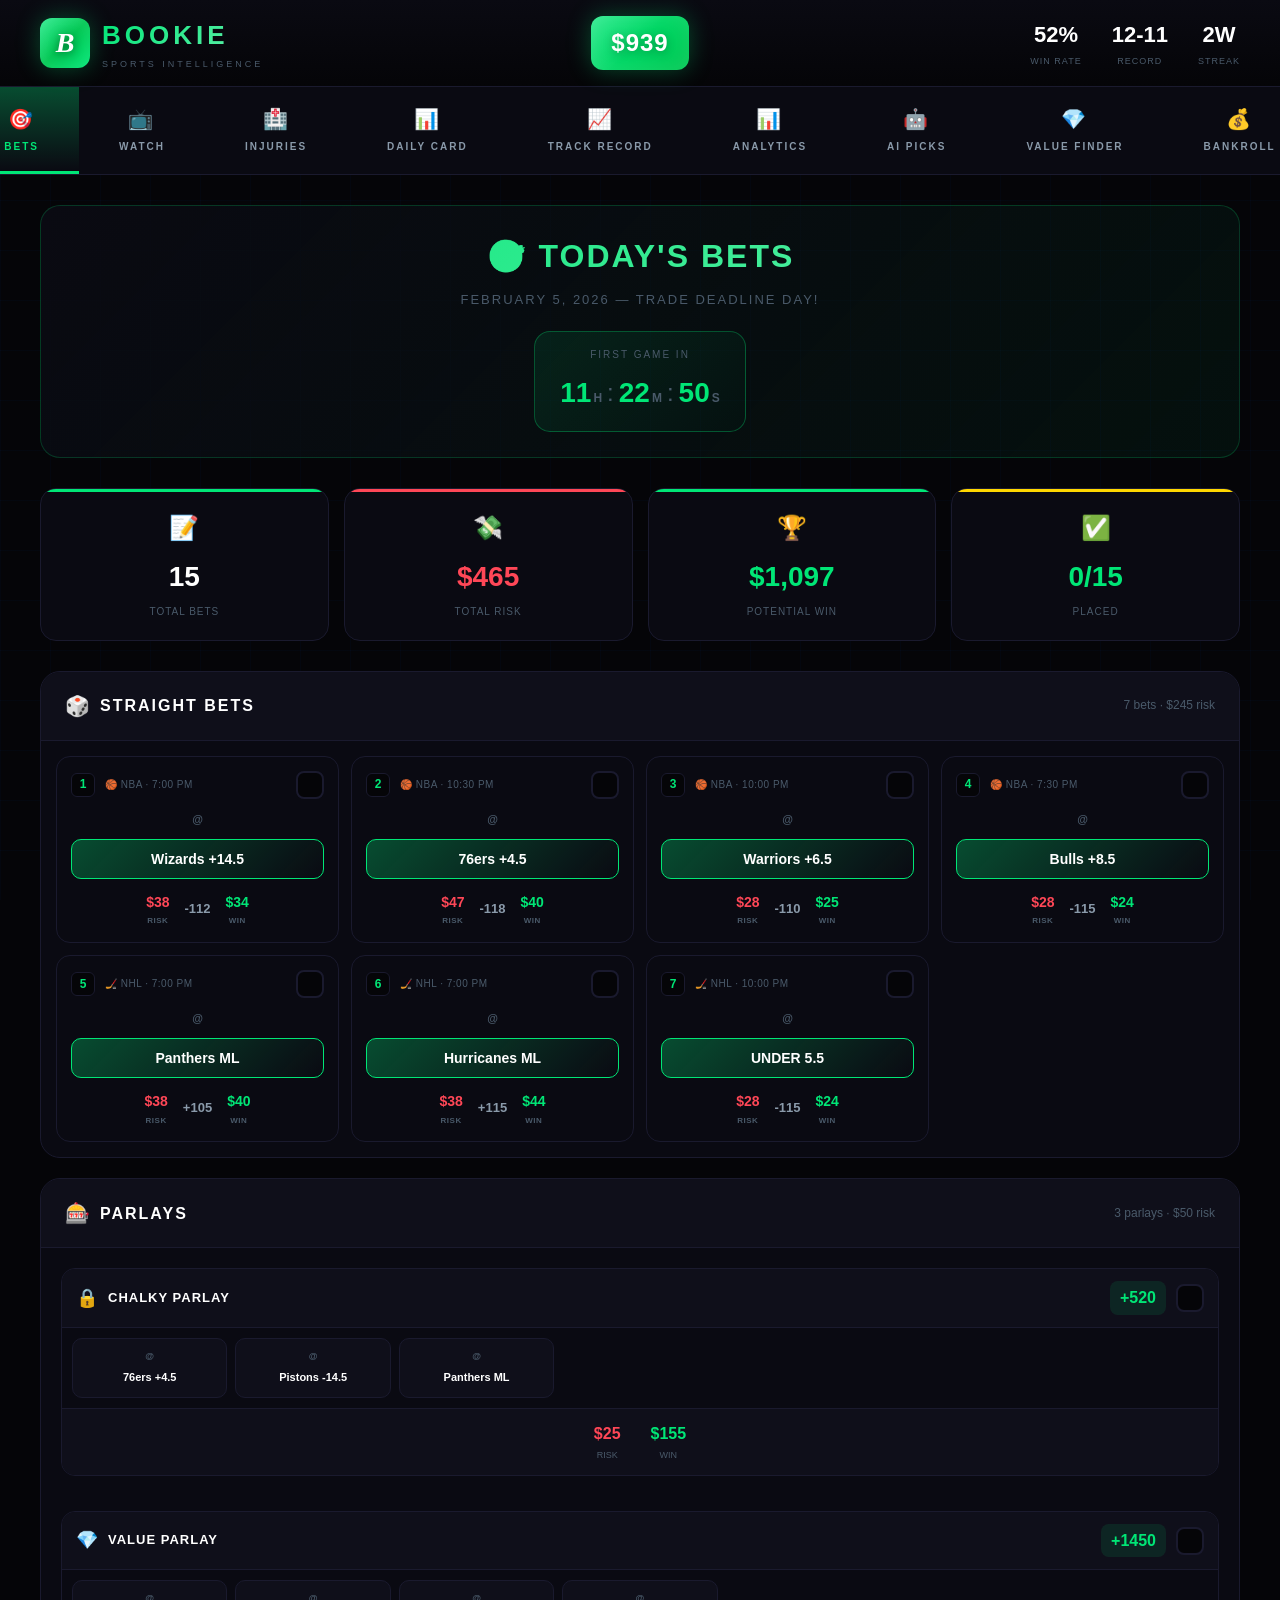
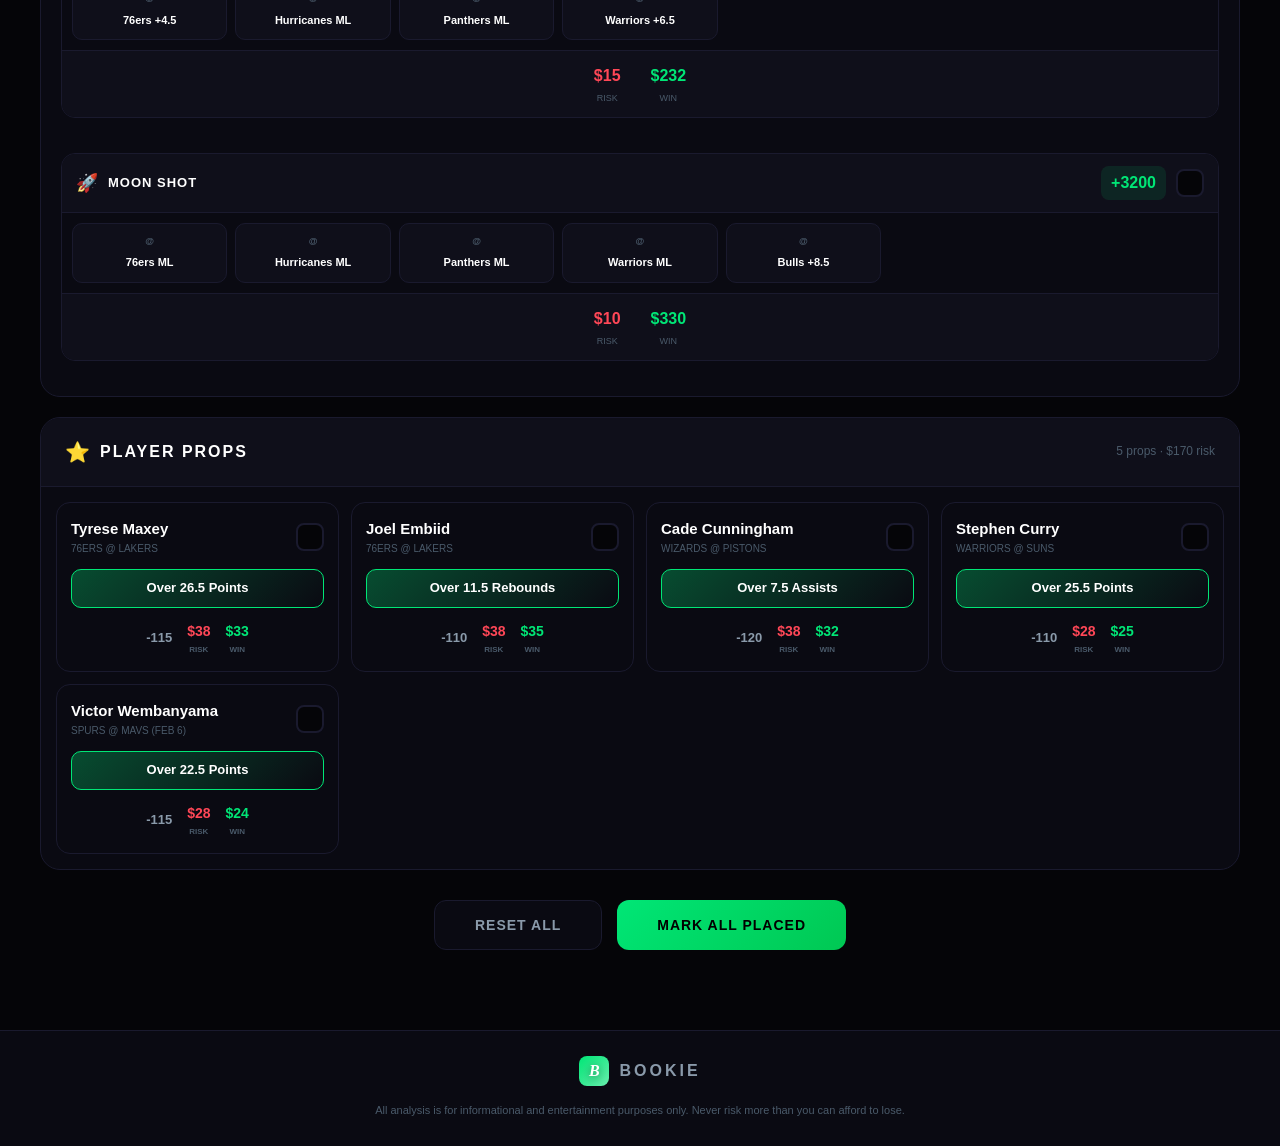
==== commit 858bc1e6: "Update Bets page to pull all picks from BOOKIE_DATA - Remove hardcoded arrays from renderStraightBet" ====
--- a/index.html
+++ b/index.html
@@ -117,25 +117,6 @@
                 </div>
             </div>
 
-            <!-- LIVE SCORE TRACKER -->
-            <div class="live-tracker-section">
-                <div class="live-tracker-header">
-                    <div class="live-header-left">
-                        <span class="live-icon pulse">🔴</span>
-                        <h3>LIVE BET TRACKER</h3>
-                    </div>
-                    <div class="live-header-right">
-                        <span class="live-status" id="liveStatus">3 Active</span>
-                        <button class="refresh-btn" onclick="refreshLiveScores()">
-                            <span class="refresh-icon">🔄</span>
-                        </button>
-                    </div>
-                </div>
-                <div class="live-tracker-grid" id="liveTrackerGrid">
-                    <!-- Populated by JS -->
-                </div>
-            </div>
-
             <!-- Straight Bets -->
             <div class="bets-section">
                 <div class="bets-section-header">
@@ -143,7 +124,7 @@
                         <span class="section-icon">🎲</span>
                         <h3>STRAIGHT BETS</h3>
                     </div>
-                    <span class="section-total">7 bets · $200 risk</span>
+                    <span class="section-total" id="straightBetsTotal">Loading...</span>
                 </div>
                 <div class="bets-list" id="straightBetsList"></div>
             </div>
@@ -155,7 +136,7 @@
                         <span class="section-icon">🎰</span>
                         <h3>PARLAYS</h3>
                     </div>
-                    <span class="section-total">2 parlays · $40 risk</span>
+                    <span class="section-total" id="parlaysTotal">Loading...</span>
                 </div>
                 <div class="parlays-vertical" id="parlayBetsList"></div>
             </div>
@@ -167,7 +148,7 @@
                         <span class="section-icon">⭐</span>
                         <h3>PLAYER PROPS</h3>
                     </div>
-                    <span class="section-total">3 props · $50 risk</span>
+                    <span class="section-total" id="propsTotal">Loading...</span>
                 </div>
                 <div class="props-list" id="propBetsList"></div>
             </div>
